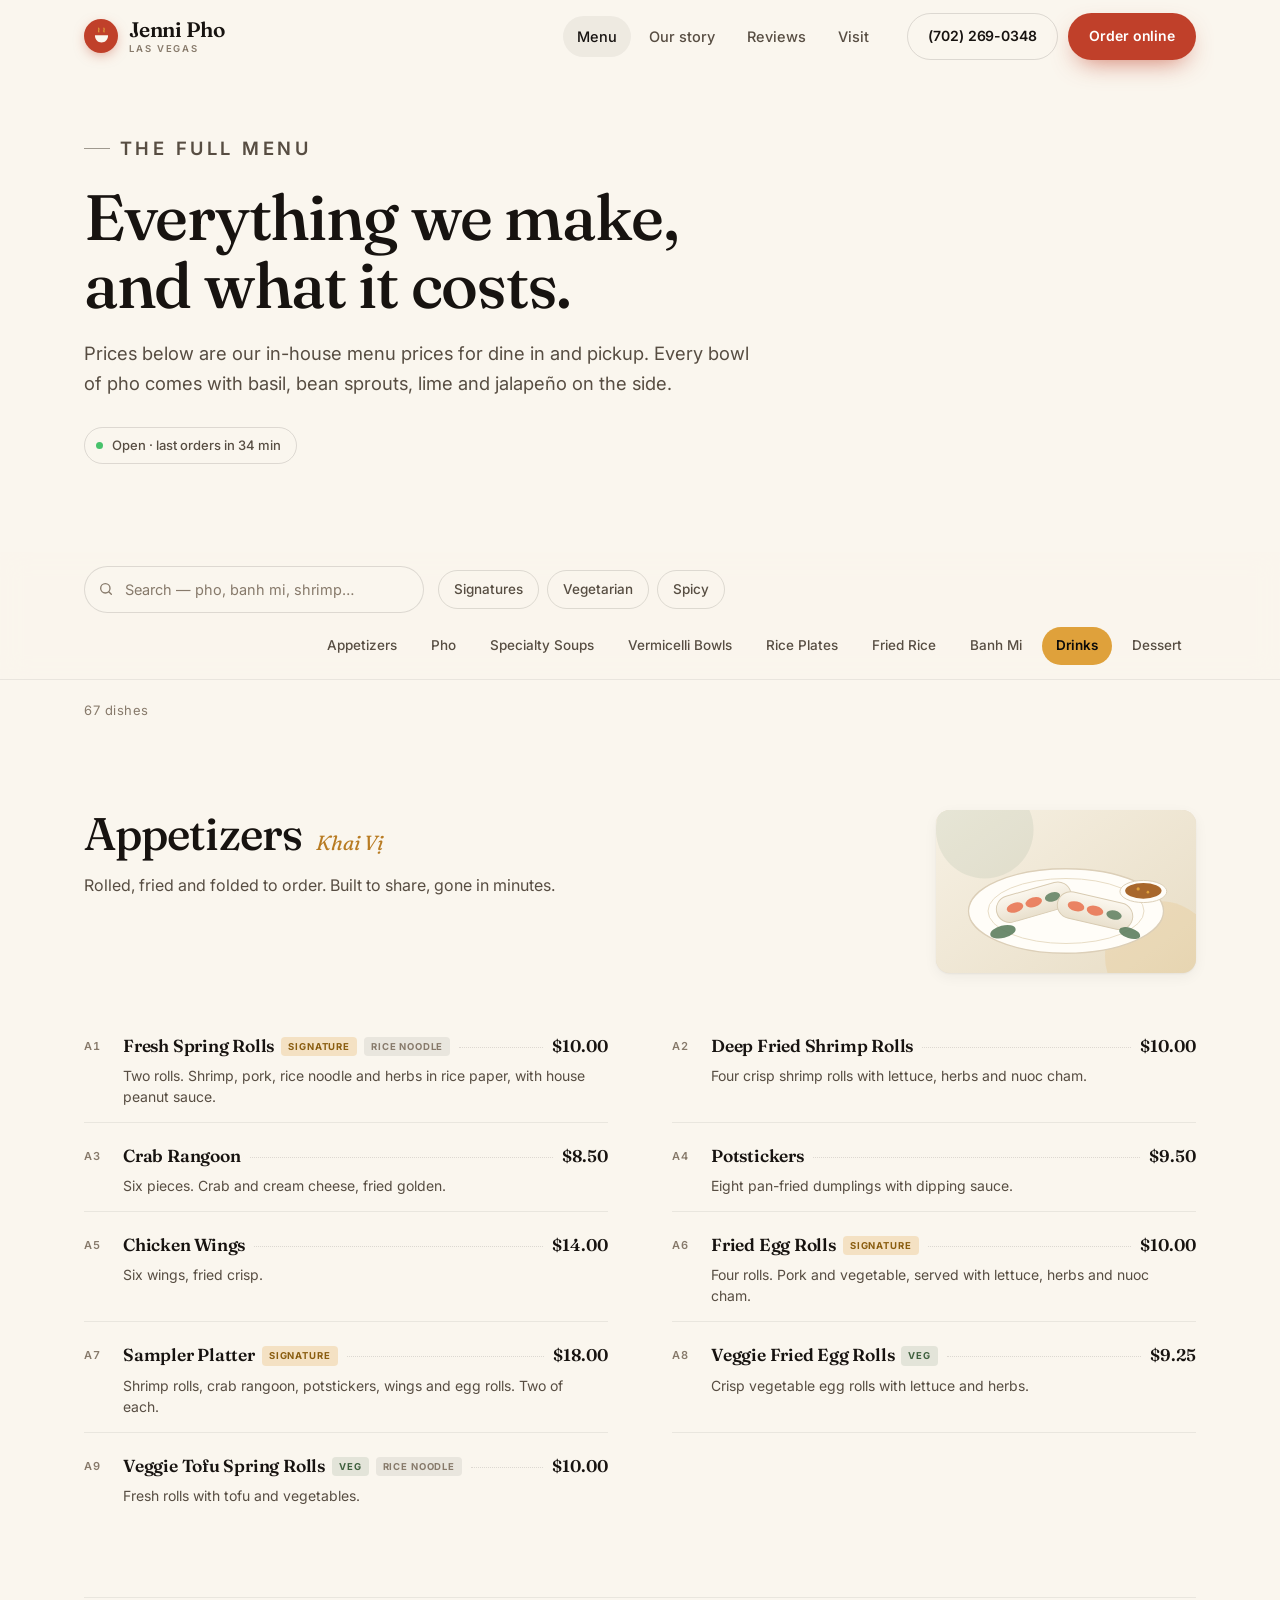
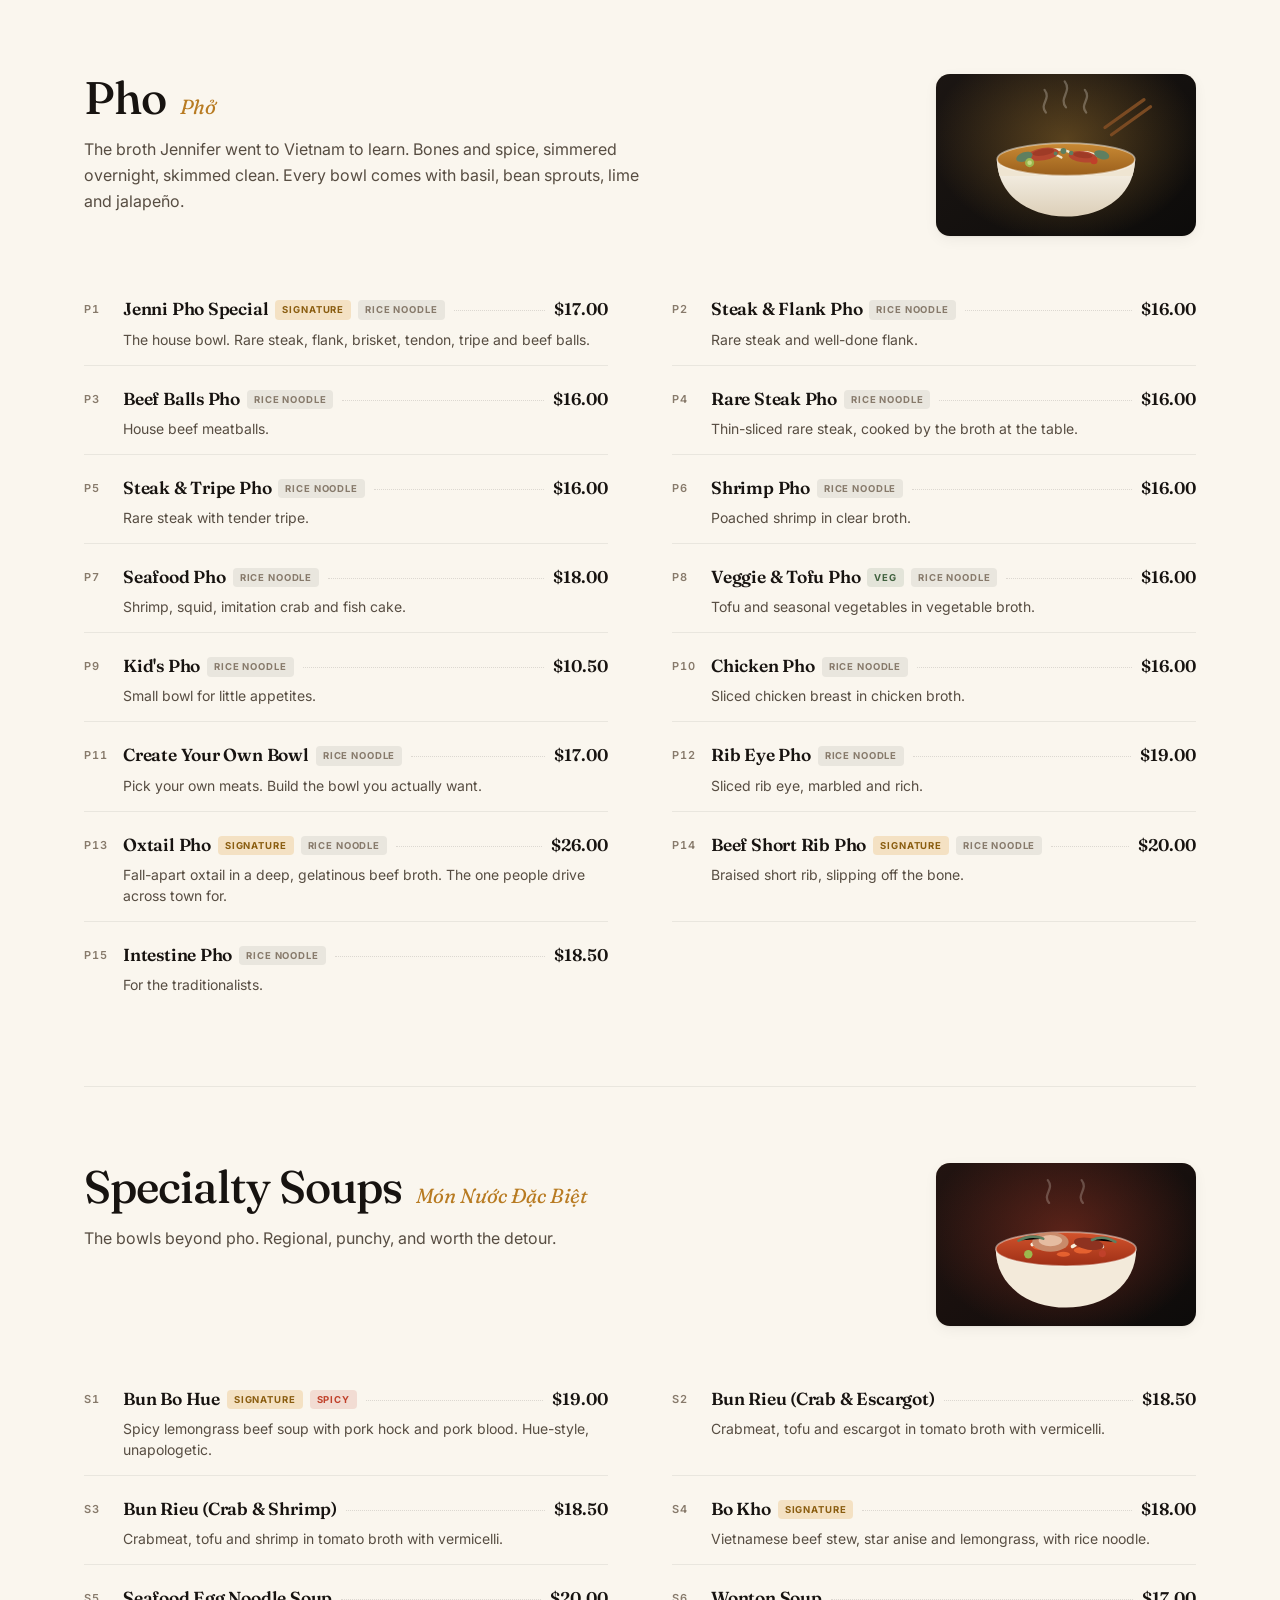
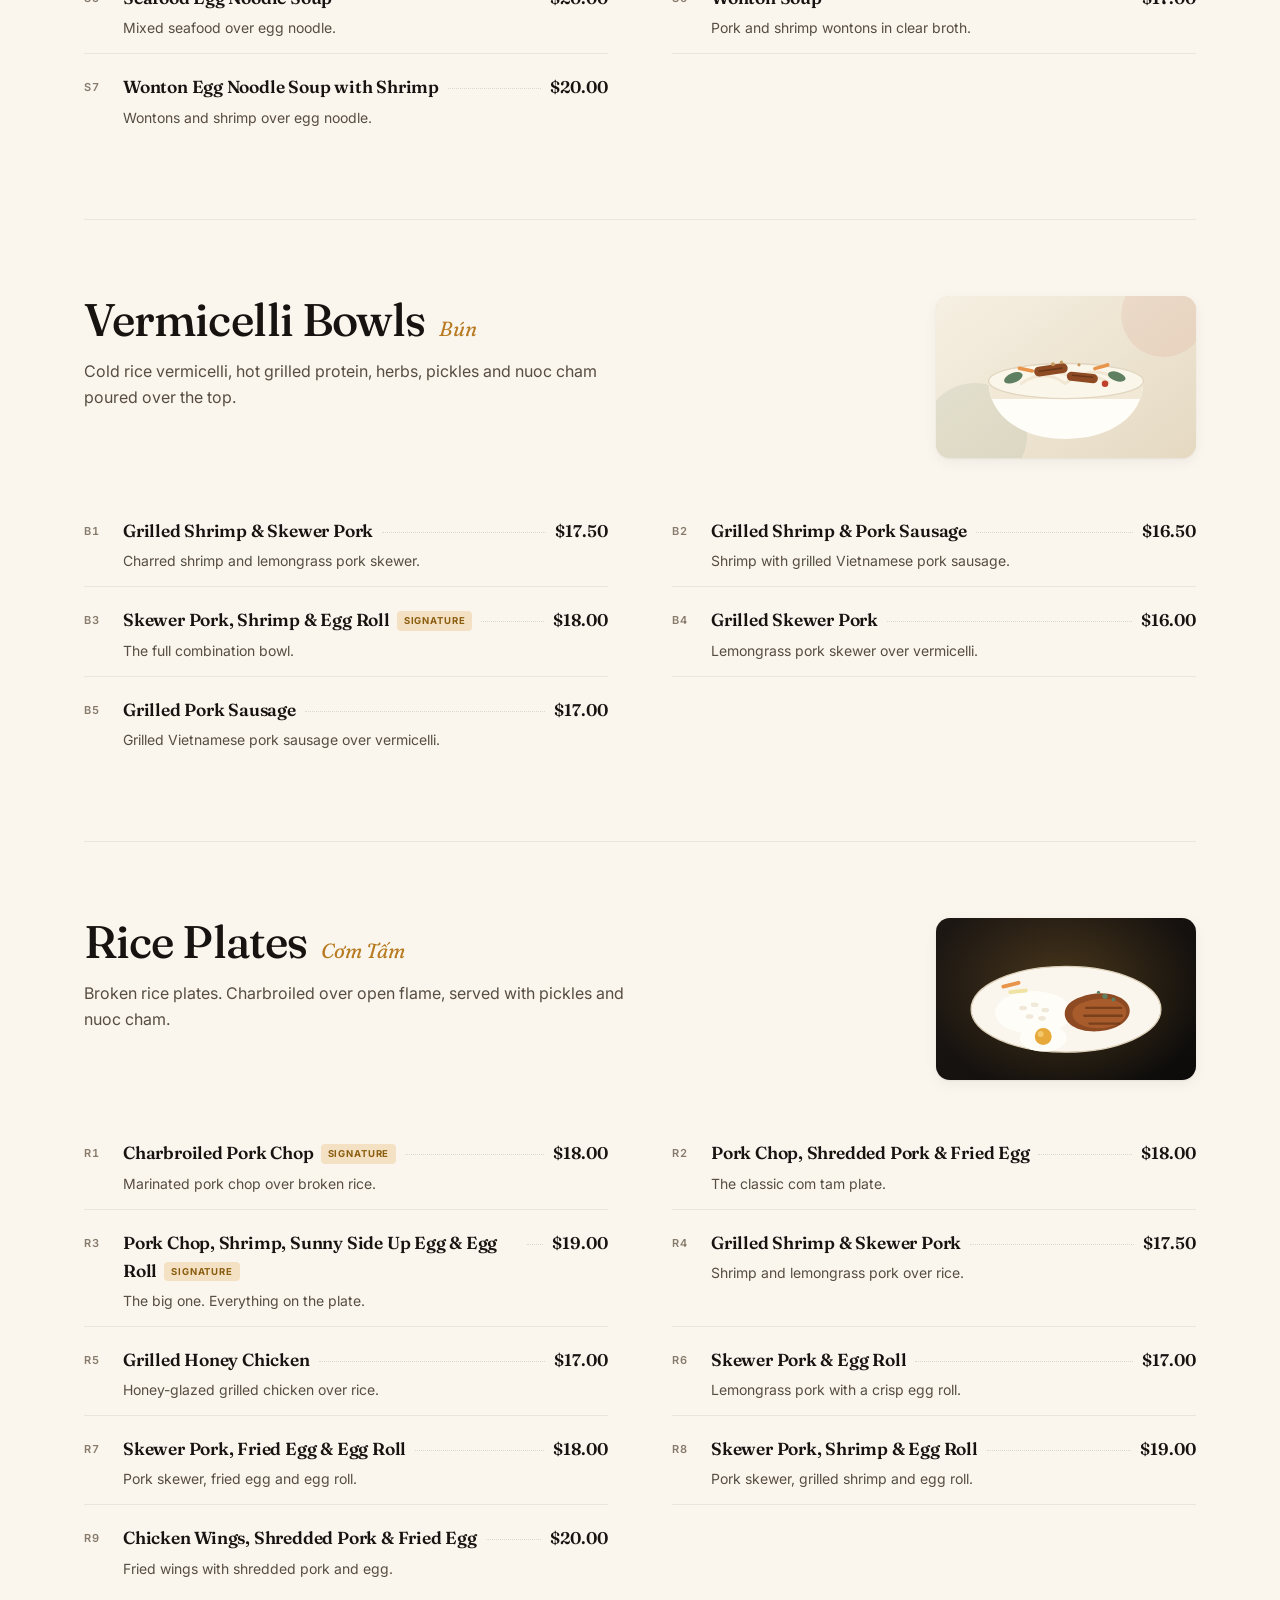
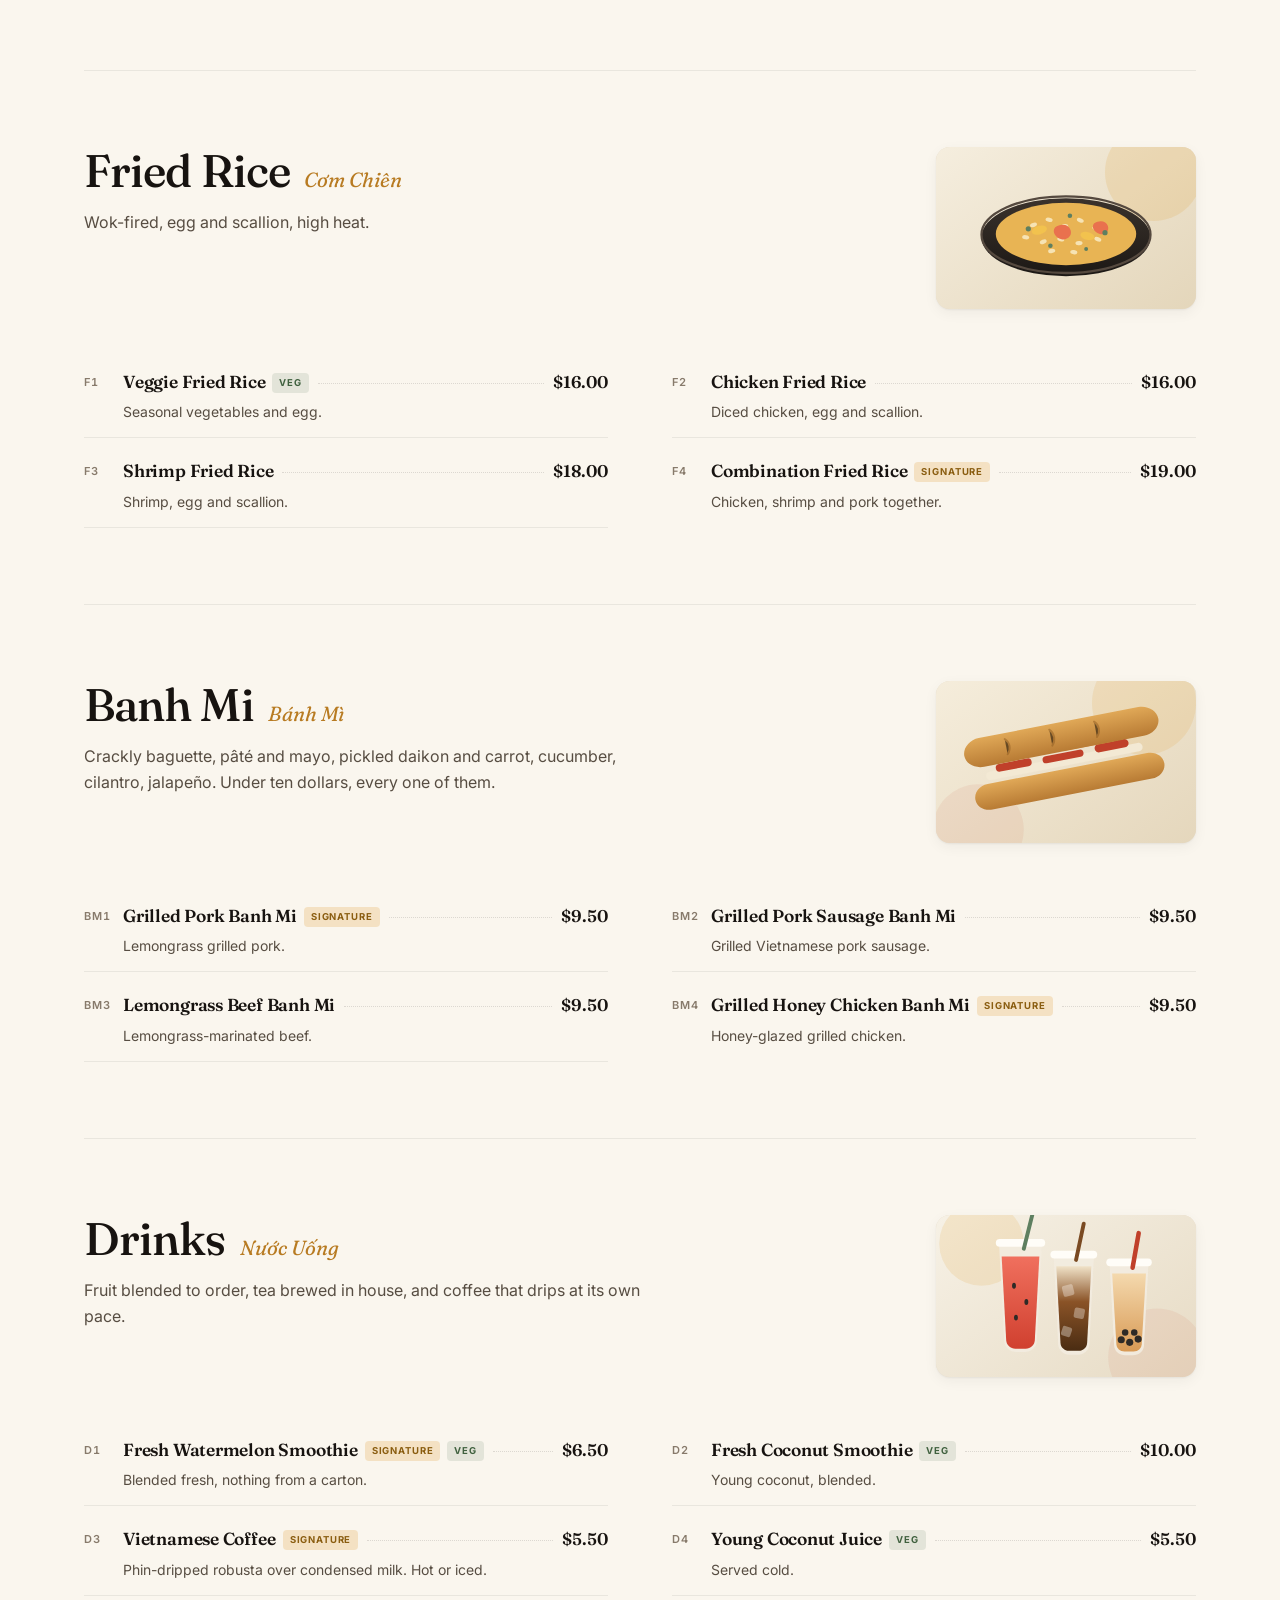
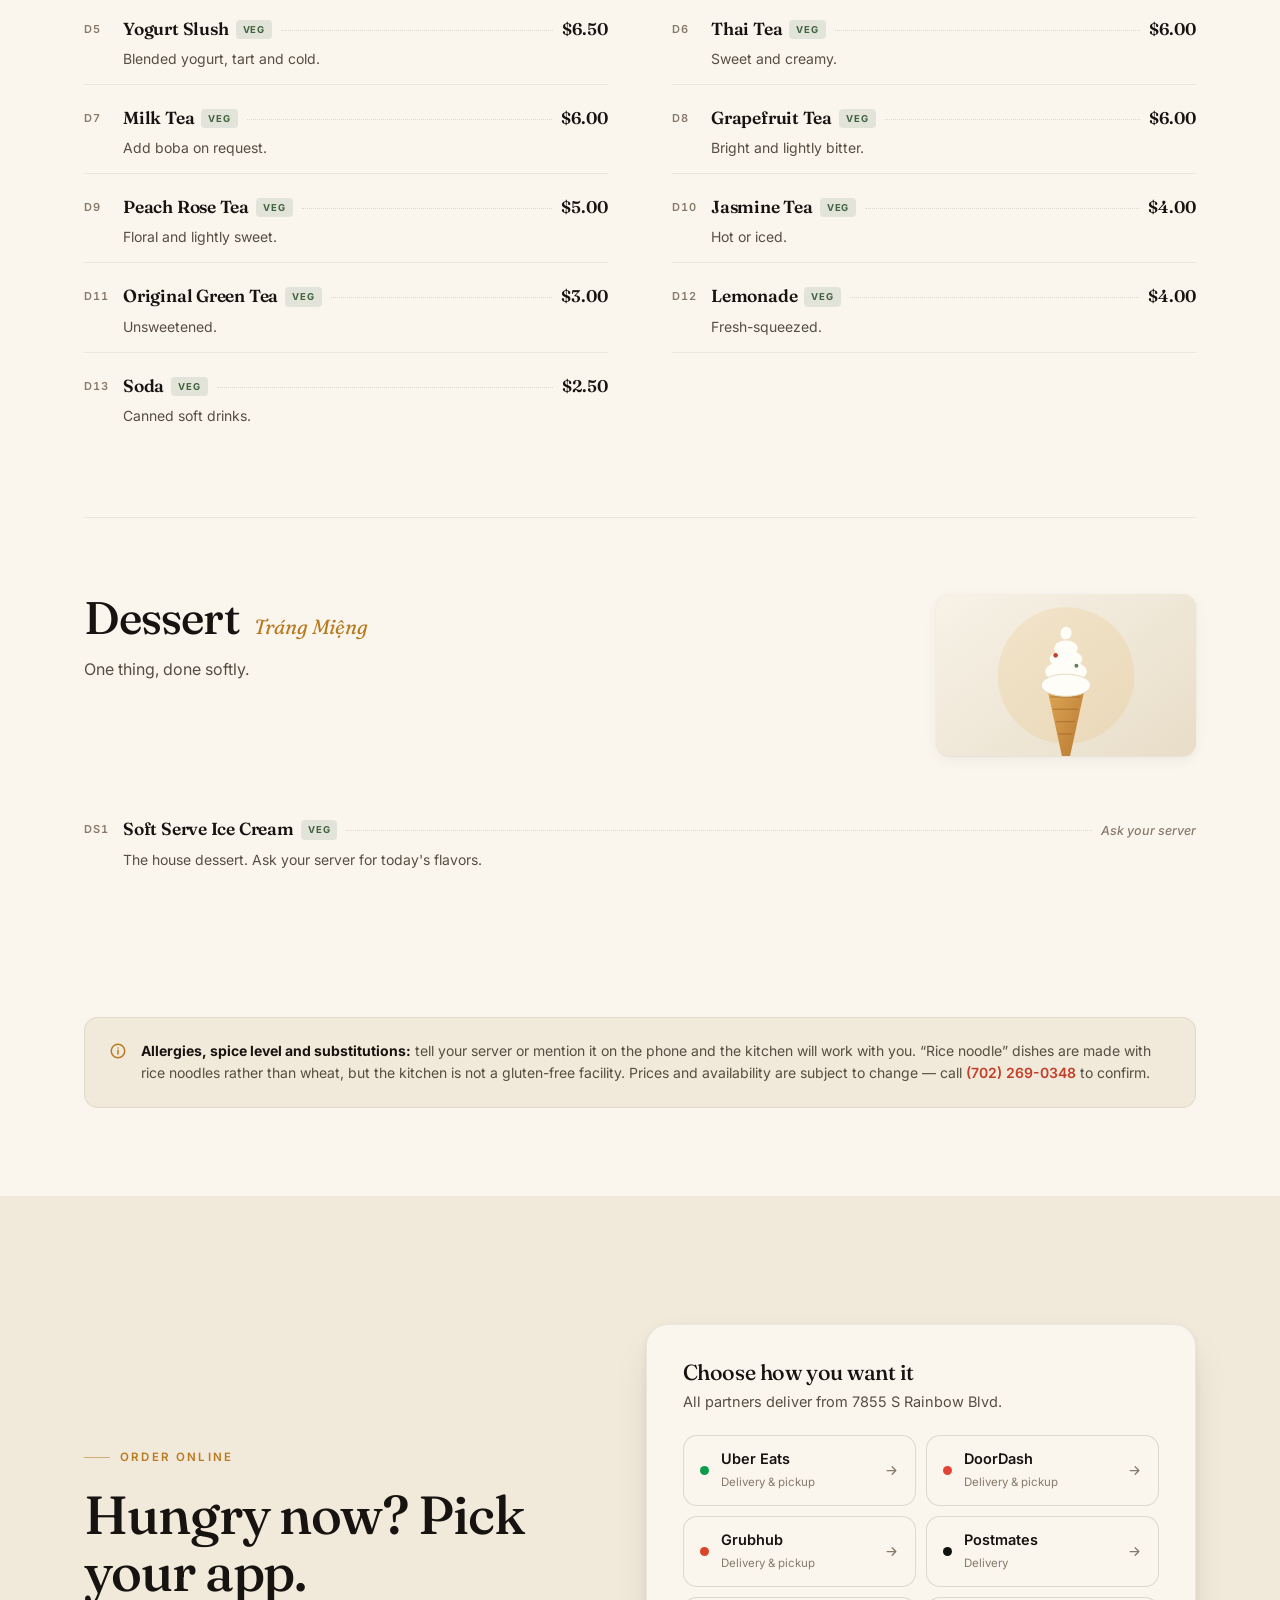
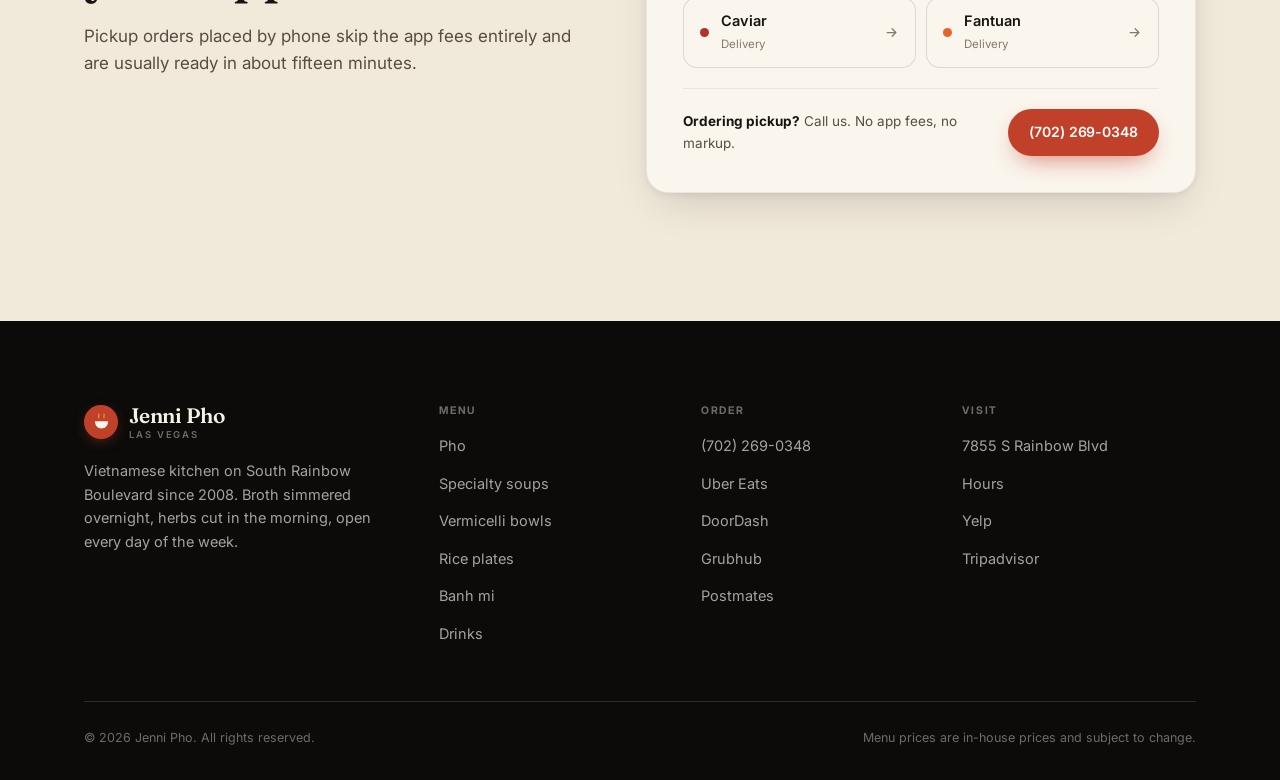
==== menu.html @ 688c90b1 "Build the Jenni Pho restaurant website Static marketing site for Jenni Pho (7855 S Rainbow Blvd, Las" ====
<!doctype html>
<html lang="en">
<head>
<meta charset="utf-8">
<meta name="viewport" content="width=device-width, initial-scale=1, viewport-fit=cover">

<title>Menu &amp; Prices — Jenni Pho, Las Vegas | Pho, Banh Mi, Rice Plates</title>
<meta name="description" content="The full Jenni Pho menu with prices. Oxtail pho $26, house special pho $17, banh mi $9.50, charbroiled rice plates from $17, bun bo hue, bo kho, vermicelli bowls, smoothies and Vietnamese coffee. 7855 S Rainbow Blvd, Las Vegas.">
<meta name="theme-color" content="#0C0B0A">
<link rel="canonical" href="https://jennipho.com/menu.html">

<meta property="og:type" content="website">
<meta property="og:site_name" content="Jenni Pho">
<meta property="og:title" content="Menu & Prices — Jenni Pho, Las Vegas">
<meta property="og:description" content="Every dish, every price. Oxtail pho, banh mi under $10, charbroiled rice plates and fresh smoothies.">
<meta property="og:url" content="https://jennipho.com/menu.html">
<meta property="og:image" content="https://jennipho.com/assets/img/pho-bowl.svg">
<meta name="twitter:card" content="summary_large_image">

<link rel="icon" href="data:image/svg+xml,%3Csvg xmlns='http://www.w3.org/2000/svg' viewBox='0 0 32 32'%3E%3Ccircle cx='16' cy='16' r='16' fill='%23C0402A'/%3E%3Cpath d='M7 14h18c0 6.6-4 10.5-9 10.5S7 20.6 7 14Z' fill='%23FAF6EE'/%3E%3Cpath d='M13 9c-1.6-1.9 1.3-3 -.3-5M19 9c-1.6-1.9 1.3-3 -.3-5' stroke='%23DFA13B' stroke-width='1.6' fill='none' stroke-linecap='round'/%3E%3C/svg%3E">

<link rel="preconnect" href="https://fonts.googleapis.com">
<link rel="preconnect" href="https://fonts.gstatic.com" crossorigin>
<link rel="stylesheet" href="https://fonts.googleapis.com/css2?family=Fraunces:ital,opsz,wght@0,9..144,400..700;1,9..144,400..700&family=Inter:wght@400;500;600;700&display=swap">
<link rel="stylesheet" href="assets/css/site.css">
</head>

<body>
<a class="skip-link" href="#main">Skip to content</a>

<header class="header is-solid">
  <div class="header__inner">
    <a class="brand" href="index.html" aria-label="Jenni Pho, home">
      <span class="brand__mark" aria-hidden="true">
        <svg viewBox="0 0 32 32" fill="none">
          <path d="M6 14h20c0 7-4.5 11-10 11S6 21 6 14Z" fill="#FAF6EE"/>
          <path d="M12 9c-1.8-2.1 1.5-3.4-.4-5.6M20 9c-1.8-2.1 1.5-3.4-.4-5.6"
                stroke="#DFA13B" stroke-width="1.8" stroke-linecap="round"/>
        </svg>
      </span>
      <span class="brand__text">
        <span class="brand__name">Jenni Pho</span>
        <span class="brand__sub">Las Vegas</span>
      </span>
    </a>

    <nav class="nav" aria-label="Primary">
      <a href="menu.html" aria-current="page">Menu</a>
      <a href="index.html#story">Our story</a>
      <a href="index.html#reviews">Reviews</a>
      <a href="index.html#visit">Visit</a>
    </nav>

    <div class="header__cta">
      <a class="btn btn--ghost btn--sm" data-biz="phone" href="tel:+17022690348">(702) 269-0348</a>
      <a class="btn btn--primary btn--sm" href="index.html#order">Order online</a>
      <button class="nav-toggle" type="button" aria-label="Menu" aria-expanded="false"><span></span></button>
    </div>
  </div>
</header>

<main id="main">

  <!-- ============ MENU HEADER ============ -->
  <section class="section section--tight" style="padding-top:calc(var(--header-h) + 56px)">
    <div class="shell">
      <div class="section-head" style="margin-bottom:28px">
        <p class="eyebrow">The full menu</p>
        <h2 style="font-size:clamp(2.4rem,6vw,4rem)">Everything we make, and what it costs.</h2>
        <p>
          Prices below are our in-house menu prices for dine in and pickup. Every bowl
          of pho comes with basil, bean sprouts, lime and jalapeño on the side.
        </p>
      </div>

      <p class="hero__status" data-status
         style="border-color:var(--line);background:transparent;color:var(--text-2);margin-bottom:0">
        <span class="dot" aria-hidden="true"></span>
        <span data-status-text>Checking hours…</span>
      </p>
    </div>
  </section>

  <!-- ============ TOOLBAR ============ -->
  <div class="menu-toolbar">
    <div class="shell menu-toolbar__inner">
      <div class="menu-search">
        <svg viewBox="0 0 24 24" fill="none" stroke="currentColor" stroke-width="2"
             stroke-linecap="round" aria-hidden="true">
          <circle cx="11" cy="11" r="7"/><path d="m20 20-3.5-3.5"/>
        </svg>
        <label class="sr-only" for="menu-search">Search the menu</label>
        <input id="menu-search" type="search" placeholder="Search — pho, banh mi, shrimp…"
               autocomplete="off" data-menu-search>
        <button type="button" class="menu-search__clear" aria-label="Clear search">
          <svg width="14" height="14" viewBox="0 0 24 24" fill="none" stroke="currentColor"
               stroke-width="2.4" stroke-linecap="round" aria-hidden="true">
            <path d="M18 6 6 18M6 6l12 12"/>
          </svg>
        </button>
      </div>

      <div class="chips" role="group" aria-label="Filter dishes">
        <button class="chip" type="button" data-filter="top"   aria-pressed="false">Signatures</button>
        <button class="chip" type="button" data-filter="veg"   aria-pressed="false">Vegetarian</button>
        <button class="chip" type="button" data-filter="spicy" aria-pressed="false">Spicy</button>
      </div>

      <nav class="cat-rail" data-cat-rail aria-label="Menu categories"></nav>
    </div>
  </div>

  <!-- ============ MENU ============ -->
  <div class="shell">
    <p style="padding-top:20px;font-size:13px;color:var(--text-3);letter-spacing:.04em"
       data-menu-count>60 dishes</p>
    <div data-menu></div>

    <div class="menu-note">
      <svg viewBox="0 0 24 24" fill="none" stroke="currentColor" stroke-width="2"
           stroke-linecap="round" aria-hidden="true">
        <circle cx="12" cy="12" r="9"/><path d="M12 11v5M12 8h.01"/>
      </svg>
      <div>
        <strong style="color:var(--text)">Allergies, spice level and substitutions:</strong>
        tell your server or mention it on the phone and the kitchen will work with you.
        “Rice noodle” dishes are made with rice noodles rather than wheat, but the kitchen
        is not a gluten-free facility. Prices and availability are subject to change —
        call <a data-biz="phone" href="tel:+17022690348"
        style="color:var(--chili);font-weight:600">(702) 269-0348</a> to confirm.
      </div>
    </div>
  </div>

  <!-- ============ ORDER ============ -->
  <section class="section section--paper2" id="order" style="margin-top:clamp(56px,7vw,88px)">
    <div class="shell">
      <div class="order-grid">
        <div class="reveal">
          <p class="eyebrow">Order online</p>
          <h2 style="font-size:clamp(2.1rem,4.6vw,3.35rem);margin-bottom:22px">
            Hungry now? Pick your app.
          </h2>
          <p style="color:var(--text-2);max-width:48ch">
            Pickup orders placed by phone skip the app fees entirely and are usually
            ready in about fifteen minutes.
          </p>
        </div>

        <div class="order-panel reveal d1">
          <h3>Choose how you want it</h3>
          <p>All partners deliver from 7855 S Rainbow Blvd.</p>
          <div class="partners" data-partners></div>
          <div class="order-direct">
            <p><strong style="color:var(--text)">Ordering pickup?</strong>
               Call us. No app fees, no markup.</p>
            <a class="btn btn--primary btn--sm" data-biz="phone" href="tel:+17022690348">(702) 269-0348</a>
          </div>
        </div>
      </div>
    </div>
  </section>
</main>

<footer class="footer">
  <div class="shell">
    <div class="footer__grid">
      <div class="footer__brand">
        <div class="brand">
          <span class="brand__mark" aria-hidden="true">
            <svg viewBox="0 0 32 32" fill="none">
              <path d="M6 14h20c0 7-4.5 11-10 11S6 21 6 14Z" fill="#FAF6EE"/>
              <path d="M12 9c-1.8-2.1 1.5-3.4-.4-5.6M20 9c-1.8-2.1 1.5-3.4-.4-5.6"
                    stroke="#DFA13B" stroke-width="1.8" stroke-linecap="round"/>
            </svg>
          </span>
          <span class="brand__text">
            <span class="brand__name">Jenni Pho</span>
            <span class="brand__sub">Las Vegas</span>
          </span>
        </div>
        <p>
          Vietnamese kitchen on South Rainbow Boulevard since 2008. Broth simmered
          overnight, herbs cut in the morning, open every day of the week.
        </p>
      </div>

      <div>
        <h4>Menu</h4>
        <ul>
          <li><a href="#cat-pho">Pho</a></li>
          <li><a href="#cat-soups">Specialty soups</a></li>
          <li><a href="#cat-vermicelli">Vermicelli bowls</a></li>
          <li><a href="#cat-rice">Rice plates</a></li>
          <li><a href="#cat-banhmi">Banh mi</a></li>
          <li><a href="#cat-drinks">Drinks</a></li>
        </ul>
      </div>

      <div>
        <h4>Order</h4>
        <ul>
          <li><a data-biz="phone" href="tel:+17022690348">Call for pickup</a></li>
          <li><a href="https://www.ubereats.com/store/jenni-pho/cLVe99YFQyiZ_S1NcGjbRg" target="_blank" rel="noopener noreferrer">Uber Eats</a></li>
          <li><a href="https://www.doordash.com/store/jenni-pho-las-vegas-71439/" target="_blank" rel="noopener noreferrer">DoorDash</a></li>
          <li><a href="https://www.grubhub.com/restaurant/jenni-pho-7855-s-rainbow-blvd-las-vegas/1659601" target="_blank" rel="noopener noreferrer">Grubhub</a></li>
          <li><a href="https://postmates.com/store/jenni-pho/cLVe99YFQyiZ_S1NcGjbRg" target="_blank" rel="noopener noreferrer">Postmates</a></li>
        </ul>
      </div>

      <div>
        <h4>Visit</h4>
        <ul>
          <li><a href="https://www.google.com/maps/search/?api=1&amp;query=Jenni+Pho+7855+S+Rainbow+Blvd+Las+Vegas+NV+89139" target="_blank" rel="noopener noreferrer">7855 S Rainbow Blvd</a></li>
          <li><a href="index.html#visit">Hours</a></li>
          <li><a href="https://www.yelp.com/biz/jenni-pho-las-vegas-7" target="_blank" rel="noopener noreferrer">Yelp</a></li>
          <li><a href="https://www.tripadvisor.com/Restaurant_Review-g45963-d4948636-Reviews-Jenni_Pho-Las_Vegas_Nevada.html" target="_blank" rel="noopener noreferrer">Tripadvisor</a></li>
        </ul>
      </div>
    </div>

    <div class="footer__bottom">
      <span>&copy; <span data-year>2026</span> Jenni Pho. All rights reserved.</span>
      <span>Menu prices are in-house prices and subject to change.</span>
    </div>
  </div>
</footer>

<script src="assets/js/data.js"></script>
<script src="assets/js/site.js"></script>
<script>
/* Emit Menu structured data from the same data file the page renders from,
   so the markup and the search-engine view can never drift apart. */
(function () {
  var doc = {
    "@context": "https://schema.org",
    "@type": "Menu",
    "name": "Jenni Pho Menu",
    "inLanguage": "en-US",
    "hasMenuSection": MENU.map(function (c) {
      return {
        "@type": "MenuSection",
        "name": c.name,
        "description": c.blurb,
        "hasMenuItem": c.items.map(function (i) {
          var item = { "@type": "MenuItem", "name": i.name };
          if (i.desc) item.description = i.desc;
          if (i.price != null) {
            item.offers = { "@type": "Offer", "price": i.price.toFixed(2), "priceCurrency": "USD" };
          }
          if (i.tags && i.tags.indexOf("veg") !== -1) item.suitableForDiet = "https://schema.org/VegetarianDiet";
          return item;
        })
      };
    })
  };
  var s = document.createElement("script");
  s.type = "application/ld+json";
  s.textContent = JSON.stringify(doc);
  document.head.appendChild(s);
})();
</script>
</body>
</html>
---- assets/css/site.css ----
/* ============================================================
   Jenni Pho — site styles
   Hand-written. No framework, no build step.
   ============================================================ */

/* ---------- Tokens ---------- */
:root {
  --ink:        #0C0B0A;
  --ink-soft:   #191512;
  --ink-line:   rgba(250, 246, 238, 0.14);

  --paper:      #FAF6EE;
  --paper-2:    #F1E9DA;
  --paper-3:    #E6DBC7;

  --amber:      #DFA13B;
  --amber-deep: #B87B22;
  --chili:      #C0402A;
  --herb:       #5E7F60;

  --text:       #171310;
  --text-2:     #574D42;
  --text-3:     #877A6B;
  --on-dark:    #F6F1E7;
  --on-dark-2:  rgba(246, 241, 231, 0.66);
  --on-dark-3:  rgba(246, 241, 231, 0.42);

  --line:       rgba(23, 19, 16, 0.13);
  --line-soft:  rgba(23, 19, 16, 0.07);

  --display: "Fraunces", "Iowan Old Style", "Palatino Linotype", Palatino,
             "Times New Roman", serif;
  --sans: "Inter", -apple-system, BlinkMacSystemFont, "Segoe UI", Roboto,
          "Helvetica Neue", Arial, sans-serif;

  --shell: 1240px;
  --gutter: clamp(20px, 5vw, 64px);

  --r-sm: 8px;
  --r-md: 14px;
  --r-lg: 22px;
  --r-pill: 999px;

  --ease: cubic-bezier(0.22, 0.61, 0.36, 1);
  --ease-out: cubic-bezier(0.16, 1, 0.3, 1);

  --shadow-sm: 0 1px 2px rgba(23, 19, 16, 0.05),
               0 4px 14px rgba(23, 19, 16, 0.05);
  --shadow-md: 0 2px 6px rgba(23, 19, 16, 0.06),
               0 18px 44px -14px rgba(23, 19, 16, 0.18);
  --shadow-lg: 0 4px 10px rgba(23, 19, 16, 0.07),
               0 40px 90px -28px rgba(23, 19, 16, 0.34);

  --header-h: 74px;
}

/* ---------- Reset ---------- */
*, *::before, *::after { box-sizing: border-box; }

html {
  -webkit-text-size-adjust: 100%;
  scroll-behavior: smooth;
  scroll-padding-top: calc(var(--header-h) + 16px);
}

body {
  margin: 0;
  background: var(--paper);
  color: var(--text);
  font-family: var(--sans);
  font-size: 17px;
  line-height: 1.62;
  -webkit-font-smoothing: antialiased;
  -moz-osx-font-smoothing: grayscale;
  font-feature-settings: "kern" 1, "liga" 1;
  overflow-x: hidden;
}

img, svg, video { display: block; max-width: 100%; }
img { height: auto; }

h1, h2, h3, h4 {
  font-family: var(--display);
  font-weight: 500;
  line-height: 1.06;
  letter-spacing: -0.02em;
  margin: 0;
  font-variation-settings: "SOFT" 0, "WONK" 1, "opsz" 40;
}

p { margin: 0 0 1em; }
p:last-child { margin-bottom: 0; }

a { color: inherit; text-decoration: none; }

button { font: inherit; color: inherit; background: none; border: 0; cursor: pointer; }

:focus-visible {
  outline: 2px solid var(--amber);
  outline-offset: 3px;
  border-radius: 3px;
}

::selection { background: var(--amber); color: var(--ink); }

/* ---------- Layout helpers ---------- */
.shell {
  width: 100%;
  max-width: var(--shell);
  margin-inline: auto;
  padding-inline: var(--gutter);
}

.section { padding-block: clamp(72px, 10vw, 132px); position: relative; }
.section--tight { padding-block: clamp(56px, 7vw, 88px); }

.section--dark {
  background: var(--ink);
  color: var(--on-dark);
}
.section--paper2 { background: var(--paper-2); }

.sr-only {
  position: absolute; width: 1px; height: 1px;
  padding: 0; margin: -1px; overflow: hidden;
  clip: rect(0 0 0 0); white-space: nowrap; border: 0;
}

.skip-link {
  position: absolute; top: 8px; left: 8px;
  transform: translateY(-160%);
  background: var(--ink); color: var(--on-dark);
  padding: 12px 18px; border-radius: var(--r-pill);
  z-index: 200; font-size: 14px; font-weight: 600;
  transition: transform 0.2s var(--ease);
}
.skip-link:focus { transform: translateY(0); }

/* ---------- Eyebrow / section heads ---------- */
.eyebrow {
  display: inline-flex; align-items: center; gap: 10px;
  font-size: 11.5px; font-weight: 600;
  letter-spacing: 0.19em; text-transform: uppercase;
  color: var(--amber-deep);
  margin: 0 0 20px;
}
.eyebrow::before {
  content: ""; width: 26px; height: 1px;
  background: currentColor; opacity: 0.55;
}
.section--dark .eyebrow { color: var(--amber); }

.section-head { max-width: 62ch; margin-bottom: clamp(40px, 5vw, 64px); }
.section-head h2 {
  font-size: clamp(2.1rem, 5vw, 3.5rem);
  margin-bottom: 20px;
}
.section-head p {
  font-size: clamp(1.02rem, 1.5vw, 1.15rem);
  color: var(--text-2);
  max-width: 56ch;
}
.section--dark .section-head p { color: var(--on-dark-2); }

/* ---------- Buttons ---------- */
.btn {
  display: inline-flex; align-items: center; justify-content: center;
  gap: 10px;
  padding: 15px 28px;
  border-radius: var(--r-pill);
  font-size: 15px; font-weight: 600; letter-spacing: -0.005em;
  border: 1px solid transparent;
  transition: transform 0.28s var(--ease-out), background-color 0.22s var(--ease),
              color 0.22s var(--ease), border-color 0.22s var(--ease),
              box-shadow 0.28s var(--ease);
  will-change: transform;
  white-space: nowrap;
}
.btn:hover { transform: translateY(-2px); }
.btn:active { transform: translateY(0); }

.btn--primary {
  background: var(--chili); color: #fff;
  box-shadow: 0 10px 26px -10px rgba(192, 64, 42, 0.75);
}
.btn--primary:hover { background: #A93522; box-shadow: 0 16px 34px -12px rgba(192, 64, 42, 0.8); }

.btn--amber {
  background: var(--amber); color: var(--ink);
  box-shadow: 0 10px 26px -10px rgba(223, 161, 59, 0.7);
}
.btn--amber:hover { background: #EAB04E; }

.btn--ghost {
  border-color: var(--line);
  color: var(--text);
  background: transparent;
}
.btn--ghost:hover { border-color: var(--text); background: rgba(23, 19, 16, 0.04); }

.section--dark .btn--ghost,
.hero .btn--ghost {
  border-color: var(--ink-line);
  color: var(--on-dark);
}
.section--dark .btn--ghost:hover,
.hero .btn--ghost:hover {
  border-color: rgba(246, 241, 231, 0.5);
  background: rgba(246, 241, 231, 0.07);
}

.btn--sm { padding: 11px 20px; font-size: 14px; }

.btn .arw { transition: transform 0.3s var(--ease-out); }
.btn:hover .arw { transform: translateX(3px); }

/* ---------- Header ---------- */
.header {
  position: fixed; inset: 0 0 auto 0;
  z-index: 100;
  height: var(--header-h);
  display: flex; align-items: center;
  transition: background-color 0.35s var(--ease), box-shadow 0.35s var(--ease),
              border-color 0.35s var(--ease), backdrop-filter 0.35s var(--ease);
  border-bottom: 1px solid transparent;
}
.header__inner {
  width: 100%; max-width: var(--shell); margin-inline: auto;
  padding-inline: var(--gutter);
  display: flex; align-items: center; gap: 24px;
}

.header.is-solid {
  background: rgba(250, 246, 238, 0.86);
  backdrop-filter: saturate(1.6) blur(16px);
  -webkit-backdrop-filter: saturate(1.6) blur(16px);
  border-bottom-color: var(--line-soft);
  box-shadow: 0 1px 24px rgba(23, 19, 16, 0.05);
}

/* wordmark */
.brand { display: flex; align-items: center; gap: 11px; margin-right: auto; }
.brand__mark {
  width: 34px; height: 34px; flex: none;
  border-radius: 50%;
  background: var(--chili);
  display: grid; place-items: center;
  box-shadow: 0 4px 14px -4px rgba(192, 64, 42, 0.6);
}
.brand__mark svg { width: 21px; height: 21px; }
.brand__text { display: flex; flex-direction: column; line-height: 1; }
.brand__name {
  font-family: var(--display);
  font-size: 21px; font-weight: 600; letter-spacing: -0.025em;
  color: var(--text);
}
.brand__sub {
  font-size: 9.5px; font-weight: 600; letter-spacing: 0.2em;
  text-transform: uppercase; color: var(--text-3);
  margin-top: 4px;
}
.hero-scope .brand__name { color: var(--on-dark); }
.hero-scope .brand__sub { color: var(--on-dark-3); }

/* nav */
.nav { display: flex; align-items: center; gap: 4px; }
.nav a {
  padding: 9px 14px; border-radius: var(--r-pill);
  font-size: 14.5px; font-weight: 500; color: var(--text-2);
  transition: color 0.2s var(--ease), background-color 0.2s var(--ease);
}
.nav a:hover, .nav a[aria-current="page"] { color: var(--text); background: rgba(23,19,16,0.05); }
.hero-scope .nav a { color: var(--on-dark-2); }
.hero-scope .nav a:hover, .hero-scope .nav a[aria-current="page"] {
  color: var(--on-dark); background: rgba(246, 241, 231, 0.09);
}

.header__cta { display: flex; align-items: center; gap: 10px; }

.nav-toggle {
  display: none; width: 42px; height: 42px;
  border-radius: 50%; border: 1px solid var(--line);
  align-items: center; justify-content: center;
}
.nav-toggle span {
  display: block; width: 17px; height: 1.5px; background: currentColor;
  position: relative; transition: background-color 0.2s var(--ease);
}
.nav-toggle span::before, .nav-toggle span::after {
  content: ""; position: absolute; left: 0; width: 17px; height: 1.5px;
  background: currentColor; transition: transform 0.3s var(--ease-out);
}
.nav-toggle span::before { top: -5.5px; }
.nav-toggle span::after  { top: 5.5px; }
.hero-scope .nav-toggle { border-color: var(--ink-line); color: var(--on-dark); }
body.nav-open .nav-toggle span { background: transparent; }
body.nav-open .nav-toggle span::before { transform: translateY(5.5px) rotate(45deg); }
body.nav-open .nav-toggle span::after  { transform: translateY(-5.5px) rotate(-45deg); }

/* ---------- Hero ---------- */
.hero {
  position: relative;
  min-height: min(100svh, 900px);
  display: flex; align-items: center;
  background: var(--ink);
  color: var(--on-dark);
  overflow: hidden;
  padding-top: var(--header-h);
}

.hero__glow {
  position: absolute; pointer-events: none;
  width: 90vmax; height: 90vmax;
  right: -26vmax; top: -32vmax;
  background: radial-gradient(circle at center,
    rgba(223, 161, 59, 0.22) 0%,
    rgba(192, 64, 42, 0.12) 34%,
    transparent 66%);
  filter: blur(10px);
}
.hero__glow--2 {
  right: auto; left: -34vmax; top: auto; bottom: -46vmax;
  width: 74vmax; height: 74vmax;
  background: radial-gradient(circle at center,
    rgba(192, 64, 42, 0.16) 0%, transparent 62%);
}

.hero__grain {
  position: absolute; inset: 0; pointer-events: none;
  opacity: 0.05; mix-blend-mode: overlay;
  background-image: url("data:image/svg+xml,%3Csvg xmlns='http://www.w3.org/2000/svg' width='160' height='160'%3E%3Cfilter id='n'%3E%3CfeTurbulence type='fractalNoise' baseFrequency='0.85' numOctaves='3'/%3E%3C/filter%3E%3Crect width='160' height='160' filter='url(%23n)'/%3E%3C/svg%3E");
}

.hero__inner {
  position: relative; z-index: 2;
  width: 100%; max-width: var(--shell); margin-inline: auto;
  padding-inline: var(--gutter);
  padding-block: clamp(56px, 8vw, 96px);
  display: grid;
  grid-template-columns: minmax(0, 1.02fr) minmax(0, 0.86fr);
  gap: clamp(32px, 5vw, 72px);
  align-items: center;
}

.hero__status {
  display: inline-flex; align-items: center; gap: 9px;
  padding: 7px 15px 7px 11px;
  border: 1px solid var(--ink-line);
  border-radius: var(--r-pill);
  font-size: 13px; font-weight: 500;
  color: var(--on-dark-2);
  background: rgba(246, 241, 231, 0.04);
  margin-bottom: 26px;
}
.hero__status .dot {
  width: 7px; height: 7px; border-radius: 50%;
  background: var(--text-3); flex: none;
}
.hero__status.is-open .dot {
  background: #47C26B;
  box-shadow: 0 0 0 0 rgba(71, 194, 107, 0.6);
  animation: pulse 2.4s var(--ease) infinite;
}
.hero__status.is-open { color: var(--on-dark); }
@keyframes pulse {
  70%  { box-shadow: 0 0 0 8px rgba(71, 194, 107, 0); }
  100% { box-shadow: 0 0 0 0 rgba(71, 194, 107, 0); }
}

.hero h1 {
  font-size: clamp(3.05rem, 8.2vw, 6.15rem);
  line-height: 0.94;
  letter-spacing: -0.035em;
  margin-bottom: 26px;
}
.hero h1 em {
  font-style: italic;
  font-variation-settings: "SOFT" 40, "WONK" 1, "opsz" 100;
  color: var(--amber);
}
.hero__lede {
  font-size: clamp(1.06rem, 1.7vw, 1.24rem);
  color: var(--on-dark-2);
  max-width: 46ch;
  margin-bottom: 34px;
}
.hero__actions { display: flex; flex-wrap: wrap; gap: 12px; margin-bottom: 40px; }

.hero__facts {
  display: flex; flex-wrap: wrap; gap: 0;
  border-top: 1px solid var(--ink-line);
  padding-top: 26px;
}
.hero__fact { padding-right: clamp(24px, 4vw, 46px); }
.hero__fact + .hero__fact {
  padding-left: clamp(24px, 4vw, 46px);
  border-left: 1px solid var(--ink-line);
}
.hero__fact dt {
  font-size: 10.5px; font-weight: 600; letter-spacing: 0.17em;
  text-transform: uppercase; color: var(--on-dark-3);
  margin-bottom: 7px;
}
.hero__fact dd {
  margin: 0; font-family: var(--display);
  font-size: clamp(1.3rem, 2.4vw, 1.72rem);
  letter-spacing: -0.02em;
  color: var(--on-dark);
}
.hero__fact dd small {
  font-family: var(--sans); font-size: 12.5px; font-weight: 500;
  color: var(--on-dark-3); display: block; margin-top: 2px; letter-spacing: 0;
}

/* hero art */
.hero__art { position: relative; }
.hero__art-frame {
  position: relative;
  aspect-ratio: 1 / 1;
  border-radius: 50%;
  overflow: hidden;
  background:
    radial-gradient(circle at 50% 32%, rgba(223,161,59,0.24), transparent 62%),
    rgba(246, 241, 231, 0.035);
  border: 1px solid var(--ink-line);
  display: grid; place-items: center;
  box-shadow: 0 60px 120px -50px rgba(0, 0, 0, 0.9);
}
.hero__art-frame > img,
.hero__art-frame > svg { width: 84%; height: auto; }
.hero__art-frame img { border-radius: 50%; width: 100%; height: 100%; object-fit: cover; }

/* rotating ring caption */
.hero__ring {
  position: absolute; inset: -7%;
  animation: spin 44s linear infinite;
  pointer-events: none;
}
.hero__ring text {
  font-family: var(--sans); font-size: 6.1px; font-weight: 600;
  letter-spacing: 0.42em; text-transform: uppercase;
  fill: rgba(246, 241, 231, 0.34);
}
@keyframes spin { to { transform: rotate(360deg); } }

/* steam */
.steam { position: absolute; left: 50%; top: 8%; transform: translateX(-50%); width: 42%; pointer-events: none; }
.steam path { fill: none; stroke: rgba(246,241,231,0.34); stroke-width: 2.2; stroke-linecap: round; }
.steam path:nth-child(1) { animation: rise 4.6s var(--ease) infinite; }
.steam path:nth-child(2) { animation: rise 5.4s var(--ease) infinite 0.7s; }
.steam path:nth-child(3) { animation: rise 5.0s var(--ease) infinite 1.5s; }
@keyframes rise {
  0%   { opacity: 0; transform: translateY(14px) scaleY(0.86); }
  32%  { opacity: 0.85; }
  100% { opacity: 0; transform: translateY(-24px) scaleY(1.14); }
}

/* ---------- Marquee ---------- */
.marquee {
  background: var(--ink-soft); color: var(--on-dark);
  border-block: 1px solid rgba(246,241,231,0.09);
  overflow: hidden; padding-block: 17px;
  -webkit-mask-image: linear-gradient(90deg, transparent, #000 9%, #000 91%, transparent);
          mask-image: linear-gradient(90deg, transparent, #000 9%, #000 91%, transparent);
}
.marquee__track {
  display: flex; width: max-content;
  animation: marquee 46s linear infinite;
}
.marquee:hover .marquee__track { animation-play-state: paused; }
.marquee__group { display: flex; align-items: center; flex: none; }
.marquee__item {
  display: inline-flex; align-items: center; gap: 22px;
  padding-inline: 22px;
  font-family: var(--display); font-size: 20px; letter-spacing: -0.015em;
  color: var(--on-dark-2); white-space: nowrap;
}
.marquee__item::after {
  content: ""; width: 5px; height: 5px; border-radius: 50%;
  background: var(--amber); opacity: 0.85;
}
@keyframes marquee { to { transform: translateX(-50%); } }

/* ---------- Story ---------- */
.story__grid {
  display: grid;
  grid-template-columns: minmax(0, 0.92fr) minmax(0, 1.08fr);
  gap: clamp(36px, 6vw, 88px);
  align-items: center;
}
.story__media { position: relative; }
.story__media .media {
  border-radius: var(--r-lg);
  overflow: hidden;
  aspect-ratio: 4 / 5;
  box-shadow: var(--shadow-lg);
  background: var(--paper-3);
}
.story__media .media > * { width: 100%; height: 100%; object-fit: cover; }

.story__badge {
  position: absolute; right: -18px; bottom: -22px;
  width: 132px; height: 132px; border-radius: 50%;
  background: var(--ink); color: var(--on-dark);
  display: grid; place-content: center; text-align: center;
  box-shadow: var(--shadow-lg);
  border: 1px solid rgba(246,241,231,0.1);
}
.story__badge strong {
  display: block; font-family: var(--display);
  font-size: 34px; line-height: 1; color: var(--amber);
  letter-spacing: -0.02em;
}
.story__badge span {
  font-size: 10px; font-weight: 600; letter-spacing: 0.17em;
  text-transform: uppercase; color: var(--on-dark-3);
  margin-top: 7px; display: block;
}

.story__body h2 { font-size: clamp(2.1rem, 4.6vw, 3.35rem); margin-bottom: 24px; }
.story__body p { color: var(--text-2); font-size: 1.04rem; max-width: 58ch; }
.story__body p.lead {
  font-size: clamp(1.14rem, 2vw, 1.32rem);
  color: var(--text); line-height: 1.5;
}
.story__sign {
  margin-top: 30px; padding-top: 22px;
  border-top: 1px solid var(--line);
  display: flex; align-items: baseline; gap: 12px; flex-wrap: wrap;
}
.story__sign b { font-family: var(--display); font-size: 1.2rem; font-weight: 600; }
.story__sign span { font-size: 13.5px; color: var(--text-3); }

/* ---------- Signatures ---------- */
.sig-grid {
  display: grid;
  grid-template-columns: repeat(auto-fit, minmax(260px, 1fr));
  gap: 20px;
}
.sig-card {
  position: relative;
  background: var(--paper);
  border: 1px solid var(--line-soft);
  border-radius: var(--r-lg);
  overflow: hidden;
  display: flex; flex-direction: column;
  transition: transform 0.4s var(--ease-out), box-shadow 0.4s var(--ease-out),
              border-color 0.3s var(--ease);
}
.sig-card:hover {
  transform: translateY(-5px);
  box-shadow: var(--shadow-md);
  border-color: var(--line);
}
.sig-card__media {
  aspect-ratio: 5 / 4; overflow: hidden; background: var(--paper-3);
}
.sig-card__media > * { width: 100%; height: 100%; object-fit: cover; }
.sig-card:hover .sig-card__media > * { transform: scale(1.035); }
.sig-card__media > * { transition: transform 0.7s var(--ease-out); }

.sig-card__body { padding: 22px 22px 24px; display: flex; flex-direction: column; flex: 1; }
.sig-card__top { display: flex; align-items: baseline; gap: 14px; margin-bottom: 9px; }
.sig-card__top h3 { font-size: 1.32rem; flex: 1; }
.sig-card__price {
  font-family: var(--display); font-size: 1.18rem; font-weight: 600;
  color: var(--chili); white-space: nowrap;
}
.sig-card p { font-size: 14.6px; color: var(--text-2); line-height: 1.56; margin: 0; }

/* ---------- Menu ---------- */
.menu-toolbar {
  position: sticky; top: var(--header-h);
  z-index: 40;
  background: rgba(250, 246, 238, 0.9);
  backdrop-filter: saturate(1.6) blur(14px);
  -webkit-backdrop-filter: saturate(1.6) blur(14px);
  border-bottom: 1px solid var(--line-soft);
  padding-block: 14px;
}
.menu-toolbar__inner {
  display: flex; align-items: center; gap: 14px; flex-wrap: wrap;
}

.menu-search {
  position: relative; flex: 1 1 230px; min-width: 0; max-width: 340px;
}
.menu-search input {
  width: 100%; padding: 11px 38px 11px 40px;
  border: 1px solid var(--line); border-radius: var(--r-pill);
  background: var(--paper); font: inherit; font-size: 14.5px;
  color: var(--text);
  transition: border-color 0.2s var(--ease), box-shadow 0.2s var(--ease);
}
.menu-search input::placeholder { color: var(--text-3); }
.menu-search input:focus {
  outline: none; border-color: var(--amber);
  box-shadow: 0 0 0 3px rgba(223, 161, 59, 0.2);
}
.menu-search svg {
  position: absolute; left: 14px; top: 50%; transform: translateY(-50%);
  width: 16px; height: 16px; color: var(--text-3); pointer-events: none;
}
.menu-search__clear {
  position: absolute; right: 8px; top: 50%; transform: translateY(-50%);
  width: 26px; height: 26px; border-radius: 50%;
  display: none; place-items: center; color: var(--text-3);
}
.menu-search__clear:hover { background: var(--paper-2); color: var(--text); }
.menu-search.has-value .menu-search__clear { display: grid; }

.chips { display: flex; gap: 8px; flex-wrap: wrap; }
.chip {
  padding: 8px 15px; border-radius: var(--r-pill);
  border: 1px solid var(--line);
  font-size: 13.5px; font-weight: 500; color: var(--text-2);
  transition: all 0.2s var(--ease); white-space: nowrap;
}
.chip:hover { border-color: var(--text-3); color: var(--text); }
.chip[aria-pressed="true"] {
  background: var(--ink); border-color: var(--ink); color: var(--on-dark);
}

.cat-rail {
  display: flex; gap: 6px; overflow-x: auto;
  scrollbar-width: none; -ms-overflow-style: none;
  margin-left: auto;
}
.cat-rail::-webkit-scrollbar { display: none; }
.cat-rail a {
  padding: 8px 14px; border-radius: var(--r-pill);
  font-size: 13.5px; font-weight: 500; color: var(--text-2);
  white-space: nowrap; transition: all 0.2s var(--ease);
}
.cat-rail a:hover { background: var(--paper-2); color: var(--text); }
.cat-rail a.is-active { background: var(--amber); color: var(--ink); font-weight: 600; }

/* menu sections */
.menu-cat { padding-block: clamp(48px, 6vw, 76px); border-bottom: 1px solid var(--line-soft); }
.menu-cat:last-of-type { border-bottom: 0; }

.menu-cat__head {
  display: grid;
  grid-template-columns: minmax(0, 1fr) minmax(0, 260px);
  gap: 28px; align-items: start;
  margin-bottom: clamp(28px, 4vw, 44px);
}
.menu-cat__title { display: flex; align-items: baseline; gap: 14px; flex-wrap: wrap; }
.menu-cat__title h2 { font-size: clamp(1.9rem, 4vw, 2.85rem); }
.menu-cat__vi {
  font-family: var(--display); font-style: italic;
  font-size: clamp(1.02rem, 1.7vw, 1.28rem);
  color: var(--amber-deep);
  font-variation-settings: "SOFT" 40, "WONK" 1;
}
.menu-cat__head p { color: var(--text-2); font-size: 1rem; margin-top: 14px; max-width: 56ch; }
.menu-cat__art {
  border-radius: var(--r-md); overflow: hidden;
  aspect-ratio: 16 / 10; background: var(--paper-3);
  box-shadow: var(--shadow-sm);
}
.menu-cat__art > * { width: 100%; height: 100%; object-fit: cover; }

/* the list — classic dotted-leader menu typography */
.menu-list {
  display: grid;
  grid-template-columns: repeat(auto-fit, minmax(330px, 1fr));
  gap: 4px clamp(36px, 5vw, 72px);
  list-style: none; margin: 0; padding: 0;
}
.menu-row {
  display: grid;
  grid-template-columns: auto minmax(0, 1fr);
  gap: 0 11px;
  padding: 15px 0;
  border-bottom: 1px solid var(--line-soft);
}
.menu-row:last-child { border-bottom: 0; }

.menu-row__code {
  grid-column: 1;
  font-size: 11px; font-weight: 600; letter-spacing: 0.09em;
  color: var(--text-3); font-variant-numeric: tabular-nums;
  min-width: 28px; padding-top: 6px;
}
.menu-row__main { grid-column: 2; min-width: 0; }

/* name … dotted leader … price, all on one baseline */
.menu-row__top {
  display: flex; align-items: baseline; gap: 9px;
}
.menu-row__name {
  font-family: var(--display); font-size: 1.09rem; font-weight: 600;
  letter-spacing: -0.012em; color: var(--text);
}
.menu-row__lead {
  flex: 1 1 auto;
  min-width: 16px;
  border-bottom: 1px dotted var(--line);
  transform: translateY(-4px);
}
.menu-row__price {
  flex: none;
  font-family: var(--display); font-size: 1.06rem; font-weight: 600;
  color: var(--text); font-variant-numeric: tabular-nums;
  white-space: nowrap;
}
.menu-row__price.is-note {
  font-family: var(--sans); font-size: 12.5px; font-weight: 500;
  color: var(--text-3); font-style: italic;
}
.menu-row__desc {
  font-size: 14px; color: var(--text-2); line-height: 1.5;
  margin: 5px 0 0; max-width: 52ch;
}

.tag {
  display: inline-block; vertical-align: 2px;
  margin-left: 7px; padding: 2px 7px;
  border-radius: 4px; font-size: 9.5px; font-weight: 700;
  letter-spacing: 0.09em; text-transform: uppercase;
  font-family: var(--sans);
}
.tag--veg   { background: rgba(94, 127, 96, 0.15); color: #40613F; }
.tag--spicy { background: rgba(192, 64, 42, 0.14);  color: var(--chili); }
.tag--gf    { background: rgba(23, 19, 16, 0.07);   color: var(--text-3); }
.tag--top   { background: rgba(223, 161, 59, 0.24); color: #8A5D10; }

mark.hl { background: rgba(223, 161, 59, 0.42); color: inherit; border-radius: 2px; padding: 0 1px; }

.menu-empty {
  text-align: center; padding: 76px 20px; color: var(--text-2);
}
.menu-empty h3 { font-size: 1.5rem; margin-bottom: 10px; }

.menu-note {
  margin-top: clamp(36px, 5vw, 56px);
  padding: 22px 24px;
  background: var(--paper-2);
  border-radius: var(--r-md);
  border: 1px solid var(--line-soft);
  font-size: 14px; color: var(--text-2);
  display: flex; gap: 14px; align-items: flex-start;
}
.menu-note svg { flex: none; width: 18px; height: 18px; color: var(--amber-deep); margin-top: 2px; }

/* ---------- Reviews ---------- */
.reviews__top {
  display: flex; align-items: flex-end; justify-content: space-between;
  gap: 28px; flex-wrap: wrap;
  margin-bottom: clamp(36px, 5vw, 56px);
}
.score {
  display: flex; align-items: center; gap: 18px;
  padding: 18px 26px;
  border: 1px solid var(--ink-line); border-radius: var(--r-lg);
  background: rgba(246, 241, 231, 0.045);
}
.score__num {
  font-family: var(--display); font-size: 3rem; line-height: 1;
  color: var(--amber); letter-spacing: -0.03em;
}
.score__meta { font-size: 13.5px; color: var(--on-dark-2); line-height: 1.5; }
.score__stars { display: flex; gap: 3px; margin-bottom: 6px; }
.score__stars svg { width: 15px; height: 15px; color: var(--amber); }

.review-grid {
  display: grid;
  grid-template-columns: repeat(auto-fit, minmax(268px, 1fr));
  gap: 18px;
}
.review {
  display: flex; flex-direction: column;
  padding: 28px 26px;
  border: 1px solid var(--ink-line);
  border-radius: var(--r-lg);
  background: rgba(246, 241, 231, 0.035);
  transition: background-color 0.3s var(--ease), transform 0.4s var(--ease-out),
              border-color 0.3s var(--ease);
}
.review:hover {
  background: rgba(246, 241, 231, 0.07);
  border-color: rgba(246, 241, 231, 0.24);
  transform: translateY(-4px);
}
.review__stars { display: flex; gap: 3px; margin-bottom: 16px; }
.review__stars svg { width: 14px; height: 14px; color: var(--amber); }
.review__title {
  font-family: var(--display); font-size: 1.18rem; font-weight: 600;
  margin-bottom: 11px; letter-spacing: -0.015em;
}
.review__quote {
  font-size: 14.8px; line-height: 1.62; color: var(--on-dark-2);
  flex: 1; margin: 0;
}
.review__foot {
  display: flex; align-items: center; gap: 8px;
  margin-top: 20px; padding-top: 16px;
  border-top: 1px solid var(--ink-line);
  font-size: 12px; letter-spacing: 0.06em; text-transform: uppercase;
  font-weight: 600; color: var(--on-dark-3);
}
.review__foot a { color: var(--on-dark-3); transition: color 0.2s var(--ease); }
.review__foot a:hover { color: var(--amber); }

/* ---------- Gallery ---------- */
.gallery {
  display: grid;
  grid-template-columns: repeat(4, 1fr);
  grid-auto-rows: 200px;
  gap: 12px;
}
.gal {
  position: relative; overflow: hidden;
  border-radius: var(--r-md);
  background: var(--paper-3);
}
.gal--wide { grid-column: span 2; }
.gal--tall { grid-row: span 2; }
.gal > img, .gal > svg { width: 100%; height: 100%; object-fit: cover; transition: transform 0.85s var(--ease-out); }
.gal:hover > img, .gal:hover > svg { transform: scale(1.05); }
.gal figcaption {
  position: absolute; inset: auto 0 0 0;
  padding: 34px 16px 14px;
  background: linear-gradient(transparent, rgba(12, 11, 10, 0.82));
  color: var(--on-dark); font-size: 13px; font-weight: 500;
  opacity: 0; transform: translateY(6px);
  transition: opacity 0.35s var(--ease), transform 0.35s var(--ease-out);
}
.gal:hover figcaption, .gal:focus-within figcaption { opacity: 1; transform: translateY(0); }

/* ---------- Order ---------- */
.order-grid {
  display: grid;
  grid-template-columns: minmax(0, 0.95fr) minmax(0, 1.05fr);
  gap: clamp(32px, 5vw, 72px);
  align-items: center;
}
.order-panel {
  background: var(--paper); border-radius: var(--r-lg);
  border: 1px solid var(--line-soft);
  box-shadow: var(--shadow-md);
  padding: clamp(24px, 3.4vw, 36px);
}
.order-panel h3 { font-size: 1.36rem; margin-bottom: 6px; }
.order-panel > p { font-size: 14.5px; color: var(--text-2); margin-bottom: 22px; }

.partners { display: grid; grid-template-columns: repeat(auto-fit, minmax(158px, 1fr)); gap: 10px; }
.partner {
  display: flex; align-items: center; gap: 12px;
  padding: 14px 16px;
  border: 1px solid var(--line); border-radius: var(--r-md);
  background: var(--paper);
  transition: border-color 0.25s var(--ease), transform 0.3s var(--ease-out),
              box-shadow 0.3s var(--ease-out);
}
.partner:hover {
  transform: translateY(-2px);
  box-shadow: var(--shadow-sm);
  border-color: var(--text-3);
}
.partner__dot {
  width: 9px; height: 9px; border-radius: 50%; flex: none;
  background: var(--accent, var(--text-3));
}
.partner__text { min-width: 0; line-height: 1.3; }
.partner__name { font-size: 14.5px; font-weight: 600; display: block; }
.partner__note { font-size: 11.5px; color: var(--text-3); }
.partner__arw { margin-left: auto; color: var(--text-3); transition: transform 0.3s var(--ease-out); }
.partner:hover .partner__arw { transform: translateX(3px); }

.order-direct {
  margin-top: 20px; padding-top: 20px; border-top: 1px solid var(--line-soft);
  display: flex; align-items: center; justify-content: space-between;
  gap: 16px; flex-wrap: wrap;
}
.order-direct p { font-size: 13.5px; color: var(--text-2); margin: 0; max-width: 34ch; }

/* ---------- Visit ---------- */
.visit-grid {
  display: grid;
  grid-template-columns: minmax(0, 1fr) minmax(0, 1fr);
  gap: clamp(32px, 5vw, 72px);
}
.hours-table { width: 100%; border-collapse: collapse; }
.hours-table th, .hours-table td {
  text-align: left; padding: 13px 0;
  border-bottom: 1px solid var(--ink-line);
  font-size: 15px; font-weight: 400;
}
.hours-table th { color: var(--on-dark-2); font-weight: 500; }
.hours-table td { text-align: right; color: var(--on-dark); font-variant-numeric: tabular-nums; }
.hours-table tr.is-today th, .hours-table tr.is-today td { color: var(--amber); font-weight: 600; }
.hours-table tr.is-today th::after {
  content: "Today"; margin-left: 10px;
  font-size: 9.5px; letter-spacing: 0.14em; text-transform: uppercase;
  padding: 3px 7px; border-radius: 4px;
  background: rgba(223, 161, 59, 0.18); vertical-align: 1px;
}

.contact-list { list-style: none; margin: 0; padding: 0; }
.contact-list li {
  display: flex; gap: 15px; align-items: flex-start;
  padding: 17px 0; border-bottom: 1px solid var(--ink-line);
}
.contact-list li:last-child { border-bottom: 0; }
.contact-list svg { width: 19px; height: 19px; flex: none; color: var(--amber); margin-top: 3px; }
.contact-list dt {
  font-size: 10.5px; font-weight: 600; letter-spacing: 0.16em;
  text-transform: uppercase; color: var(--on-dark-3); margin-bottom: 4px;
}
.contact-list dd { margin: 0; font-size: 16px; color: var(--on-dark); }
.contact-list dd a { border-bottom: 1px solid rgba(246,241,231,0.24); transition: border-color 0.2s var(--ease); }
.contact-list dd a:hover { border-color: var(--amber); color: var(--amber); }

.map-card {
  margin-top: 26px; border-radius: var(--r-md); overflow: hidden;
  border: 1px solid var(--ink-line);
  display: block; position: relative;
  aspect-ratio: 16 / 9; background: #14110F;
}
.map-card svg { width: 100%; height: 100%; }
.map-card__label {
  position: absolute; inset: auto 0 0 0; padding: 14px 18px;
  background: linear-gradient(transparent, rgba(12,11,10,0.9));
  display: flex; align-items: center; justify-content: space-between; gap: 12px;
  font-size: 13.5px; color: var(--on-dark);
}
.map-card__label span:last-child { color: var(--amber); font-weight: 600; white-space: nowrap; }

/* ---------- CTA band ---------- */
.cta-band { text-align: center; }
.cta-band h2 {
  font-size: clamp(2.2rem, 6vw, 4.05rem);
  margin-bottom: 20px;
  max-width: 17ch; margin-inline: auto;
}
.cta-band h2 em {
  font-style: italic; color: var(--chili);
  font-variation-settings: "SOFT" 40, "WONK" 1, "opsz" 100;
}
.cta-band p {
  color: var(--text-2); font-size: 1.08rem;
  max-width: 46ch; margin: 0 auto 34px;
}
.cta-band .btns { display: flex; gap: 12px; justify-content: center; flex-wrap: wrap; }

/* ---------- Footer ---------- */
.footer {
  background: var(--ink); color: var(--on-dark);
  padding-block: clamp(56px, 7vw, 84px) 32px;
}
.footer__grid {
  display: grid;
  grid-template-columns: minmax(0, 1.4fr) repeat(3, minmax(0, 1fr));
  gap: 40px 28px;
  padding-bottom: 44px;
  border-bottom: 1px solid var(--ink-line);
}
.footer__brand .brand__name { color: var(--on-dark); }
.footer__brand .brand__sub { color: var(--on-dark-3); }
.footer__brand p {
  margin-top: 20px; font-size: 14.5px; color: var(--on-dark-2); max-width: 34ch;
}
.footer h4 {
  font-family: var(--sans); font-size: 10.5px; font-weight: 700;
  letter-spacing: 0.17em; text-transform: uppercase;
  color: var(--on-dark-3); margin-bottom: 16px;
}
.footer ul { list-style: none; margin: 0; padding: 0; }
.footer li { margin-bottom: 10px; }
.footer li a {
  font-size: 14.5px; color: var(--on-dark-2);
  transition: color 0.2s var(--ease);
}
.footer li a:hover { color: var(--amber); }

.footer__bottom {
  display: flex; align-items: center; justify-content: space-between;
  gap: 16px; flex-wrap: wrap;
  padding-top: 26px;
  font-size: 12.5px; color: var(--on-dark-3);
}
.footer__bottom a { color: var(--on-dark-3); }
.footer__bottom a:hover { color: var(--amber); }

/* ---------- Reveal on scroll ---------- */
.reveal { opacity: 0; transform: translateY(22px); }
.reveal.is-in {
  opacity: 1; transform: none;
  transition: opacity 0.75s var(--ease-out), transform 0.75s var(--ease-out);
}
.reveal.d1 { transition-delay: 0.07s; }
.reveal.d2 { transition-delay: 0.14s; }
.reveal.d3 { transition-delay: 0.21s; }

/* ---------- Responsive ---------- */
@media (max-width: 1080px) {
  .hero__inner { grid-template-columns: 1fr; }
  /* leave room for the rotating ring caption, which sits outside the circle */
  .hero__art { max-width: min(400px, 76vw); margin-inline: auto; order: -1; }
  .story__grid, .order-grid, .visit-grid { grid-template-columns: 1fr; }
  .story__media { max-width: 440px; }
  .menu-cat__head { grid-template-columns: 1fr; }
  .menu-cat__art { max-width: 320px; }
  .gallery { grid-template-columns: repeat(2, 1fr); grid-auto-rows: 180px; }
  .footer__grid { grid-template-columns: 1fr 1fr; }
}

@media (max-width: 860px) {
  :root { --header-h: 66px; }
  .nav-toggle { display: flex; }
  .header__cta .btn--ghost { display: none; }

  .nav {
    position: fixed; inset: var(--header-h) 0 auto 0;
    flex-direction: column; align-items: stretch; gap: 0;
    background: var(--paper);
    border-bottom: 1px solid var(--line);
    padding: 10px var(--gutter) 22px;
    box-shadow: var(--shadow-lg);
    transform: translateY(-8px); opacity: 0; pointer-events: none;
    transition: opacity 0.28s var(--ease), transform 0.28s var(--ease-out);
  }
  body.nav-open .nav { opacity: 1; transform: none; pointer-events: auto; }
  .nav a { padding: 15px 4px; border-radius: 0; font-size: 17px; color: var(--text); }
  .nav a + a { border-top: 1px solid var(--line-soft); }
  .hero-scope .nav a { color: var(--text); }
  body.nav-open { overflow: hidden; }

  .hero__facts { flex-direction: column; gap: 20px; }
  .hero__fact { padding-right: 0; }
  .hero__fact + .hero__fact {
    padding-left: 0; border-left: 0;
    border-top: 1px solid var(--ink-line); padding-top: 20px;
  }
  .story__badge { width: 104px; height: 104px; right: -8px; bottom: -14px; }
  .story__badge strong { font-size: 27px; }
  .menu-list { grid-template-columns: 1fr; }
  .cat-rail { margin-left: 0; width: 100%; order: 3; }
  .menu-search { max-width: none; }
  .footer__grid { grid-template-columns: 1fr; gap: 32px; }
}

@media (max-width: 560px) {
  body { font-size: 16px; }
  .gallery { grid-template-columns: 1fr; grid-auto-rows: 210px; }
  .gal--wide, .gal--tall { grid-column: auto; grid-row: auto; }
  .btn { padding: 14px 22px; }
  .hero__actions .btn { flex: 1 1 auto; }
  .score { width: 100%; }
}

/* ---------- Motion / print ---------- */
@media (prefers-reduced-motion: reduce) {
  html { scroll-behavior: auto; }
  *, *::before, *::after {
    animation-duration: 0.01ms !important;
    animation-iteration-count: 1 !important;
    transition-duration: 0.01ms !important;
  }
  .reveal { opacity: 1; transform: none; }
}

@media print {
  .header, .hero__art, .menu-toolbar, .footer, .btn, .marquee, .gallery { display: none !important; }
  body { background: #fff; color: #000; font-size: 11pt; }
  .section { padding-block: 18pt; }
  .section--dark { background: #fff; color: #000; }
  .menu-cat { break-inside: avoid; }
  .menu-row { break-inside: avoid; }
}
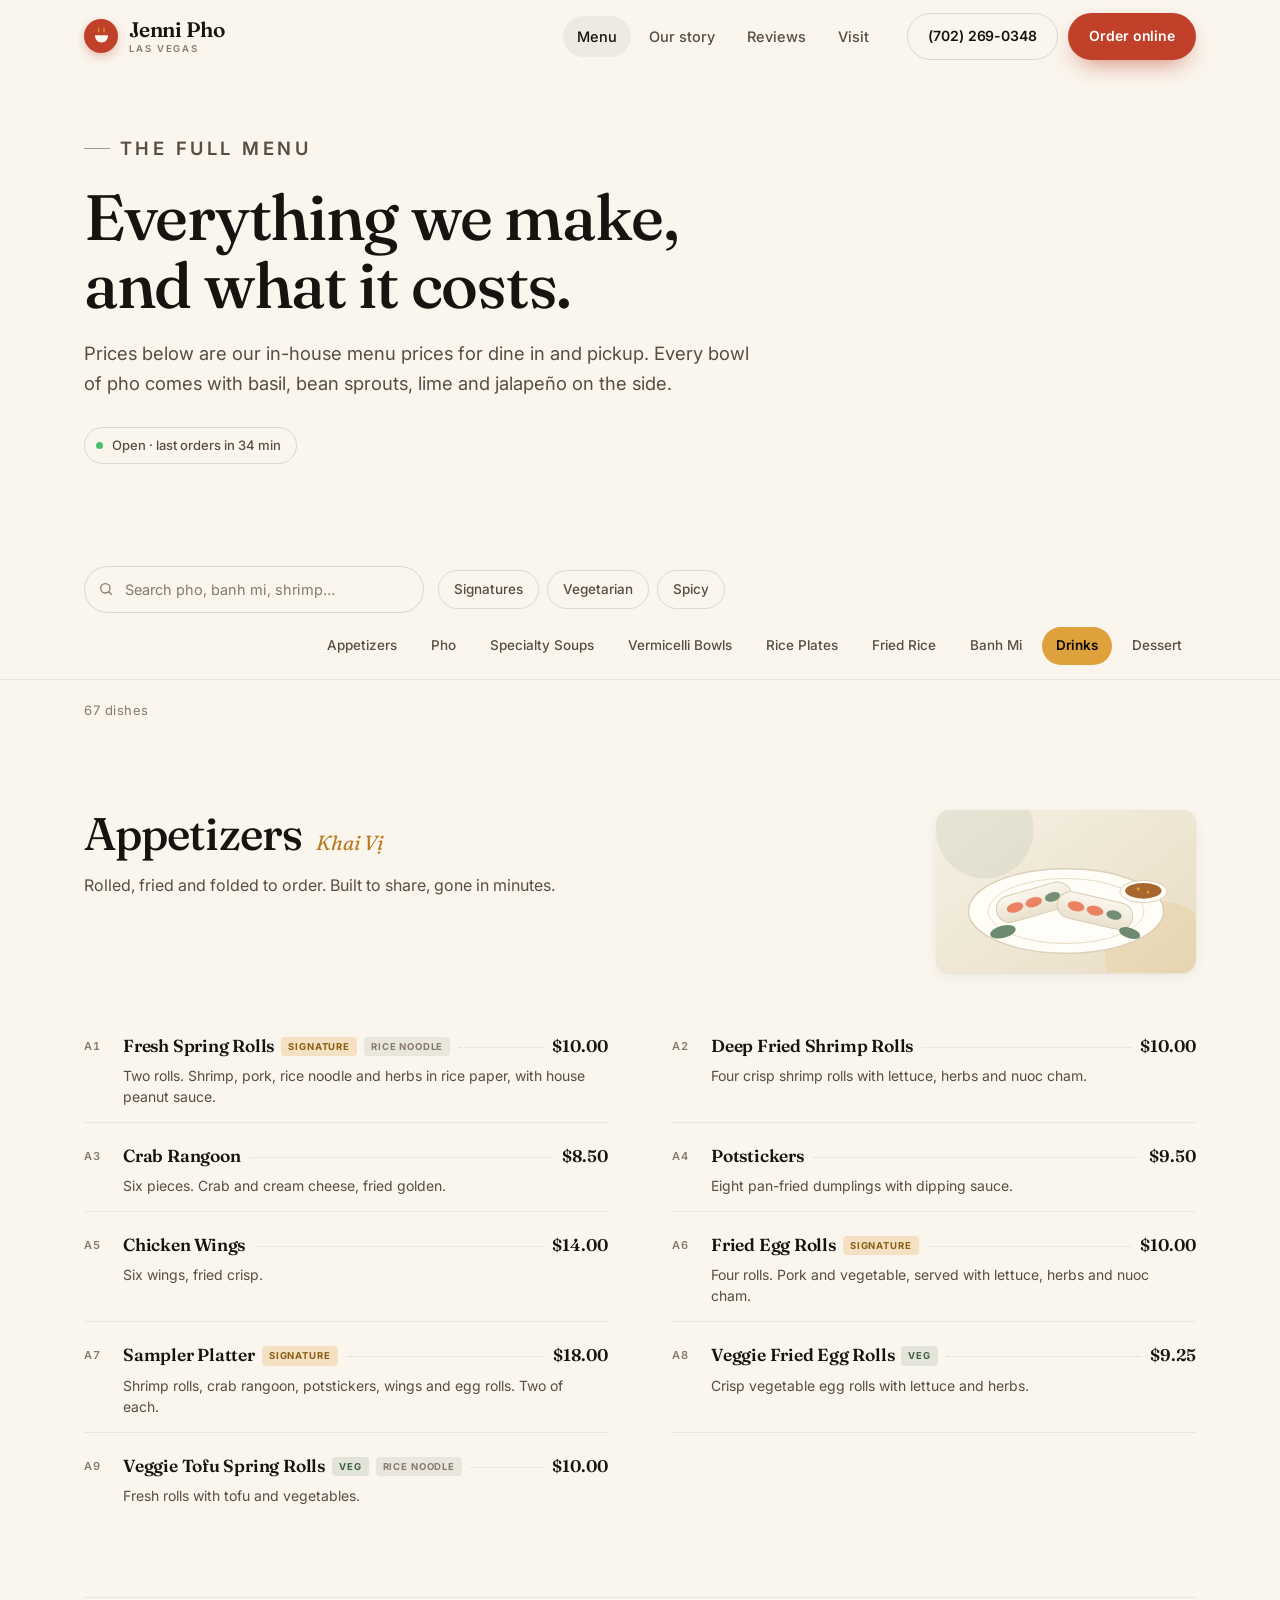
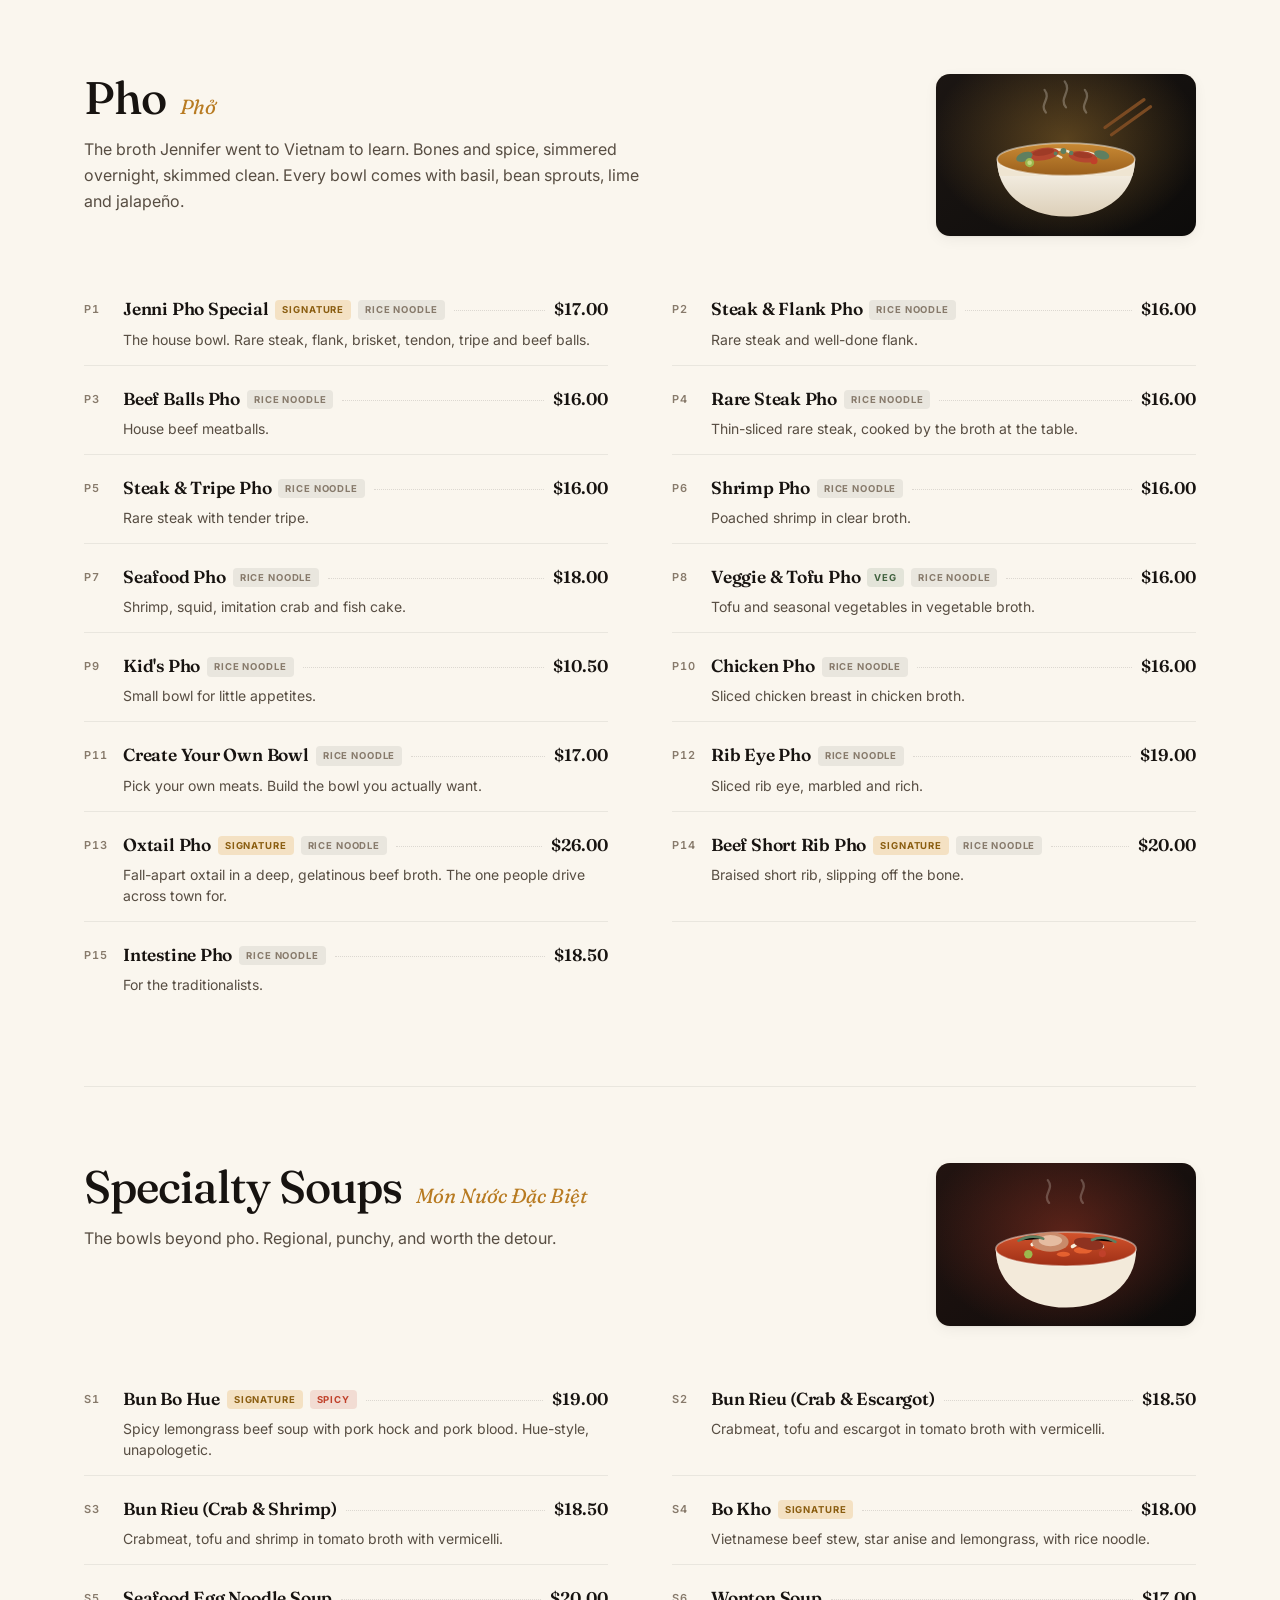
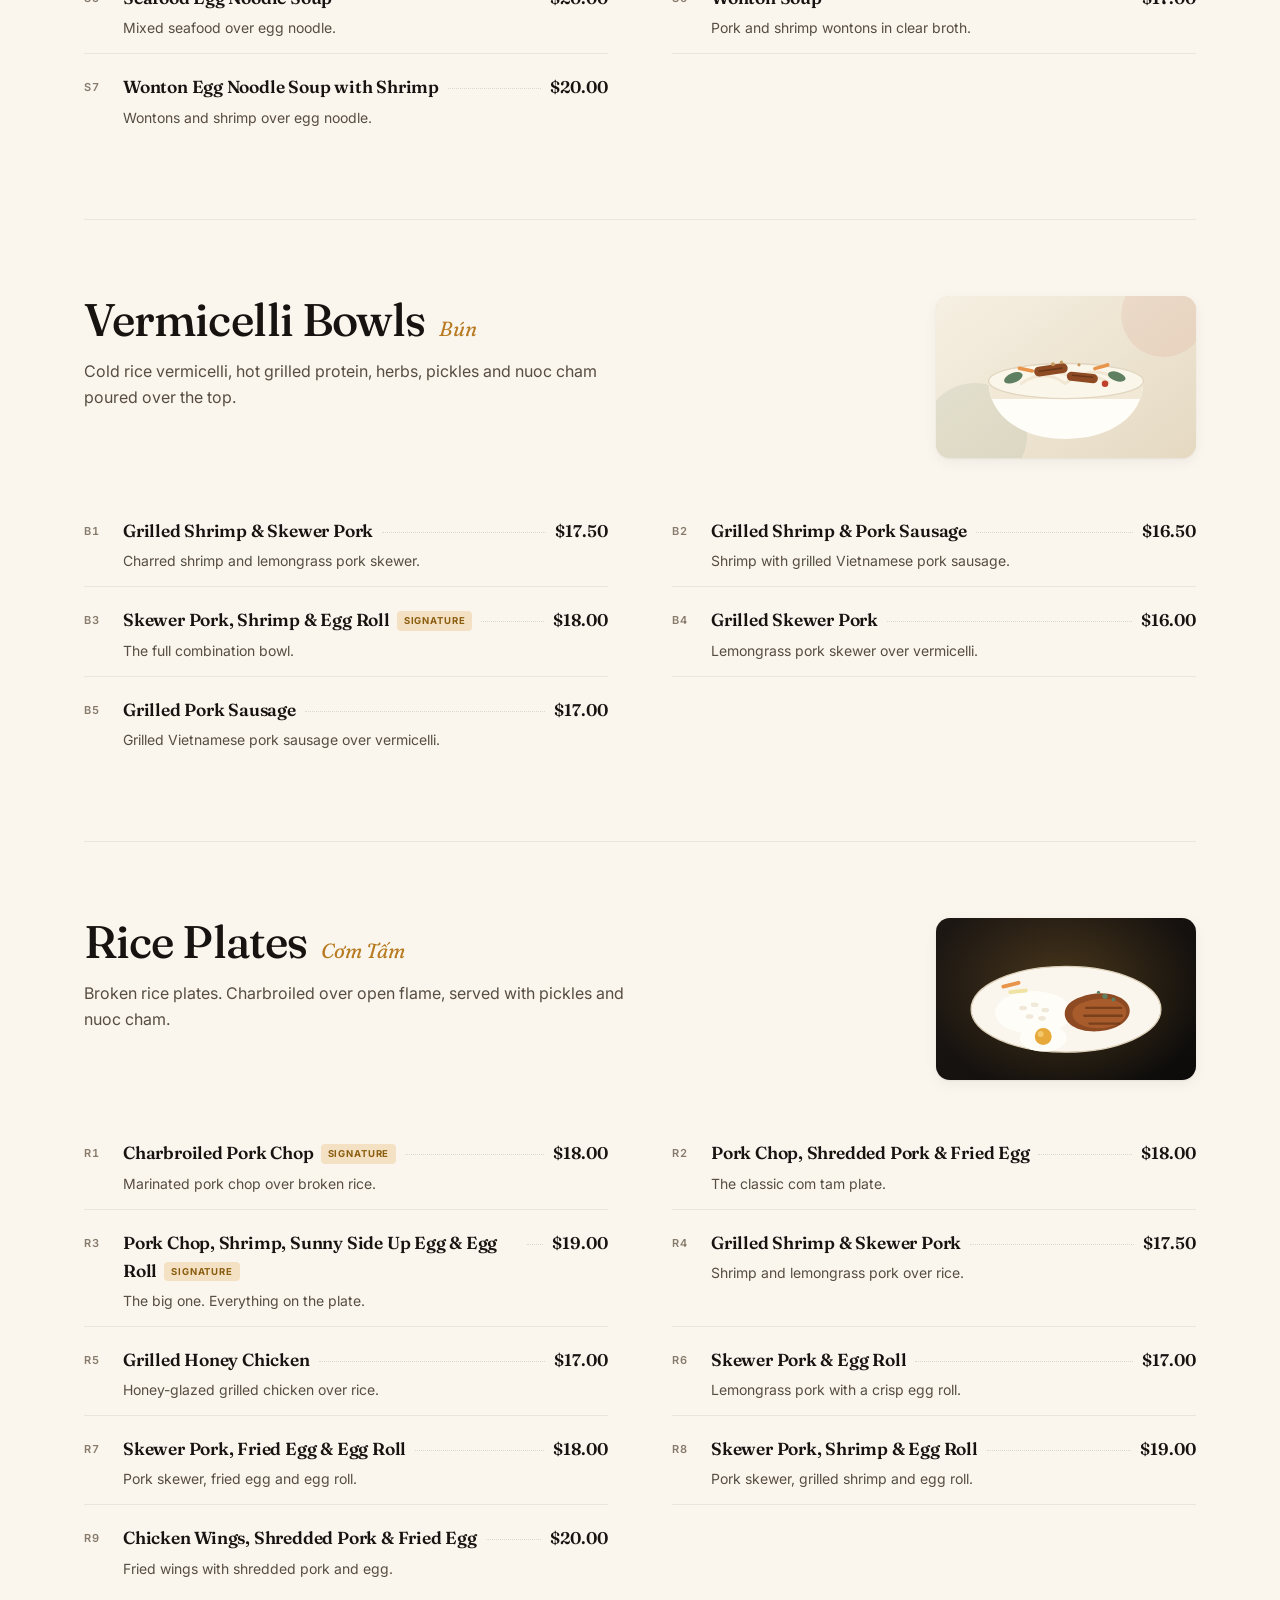
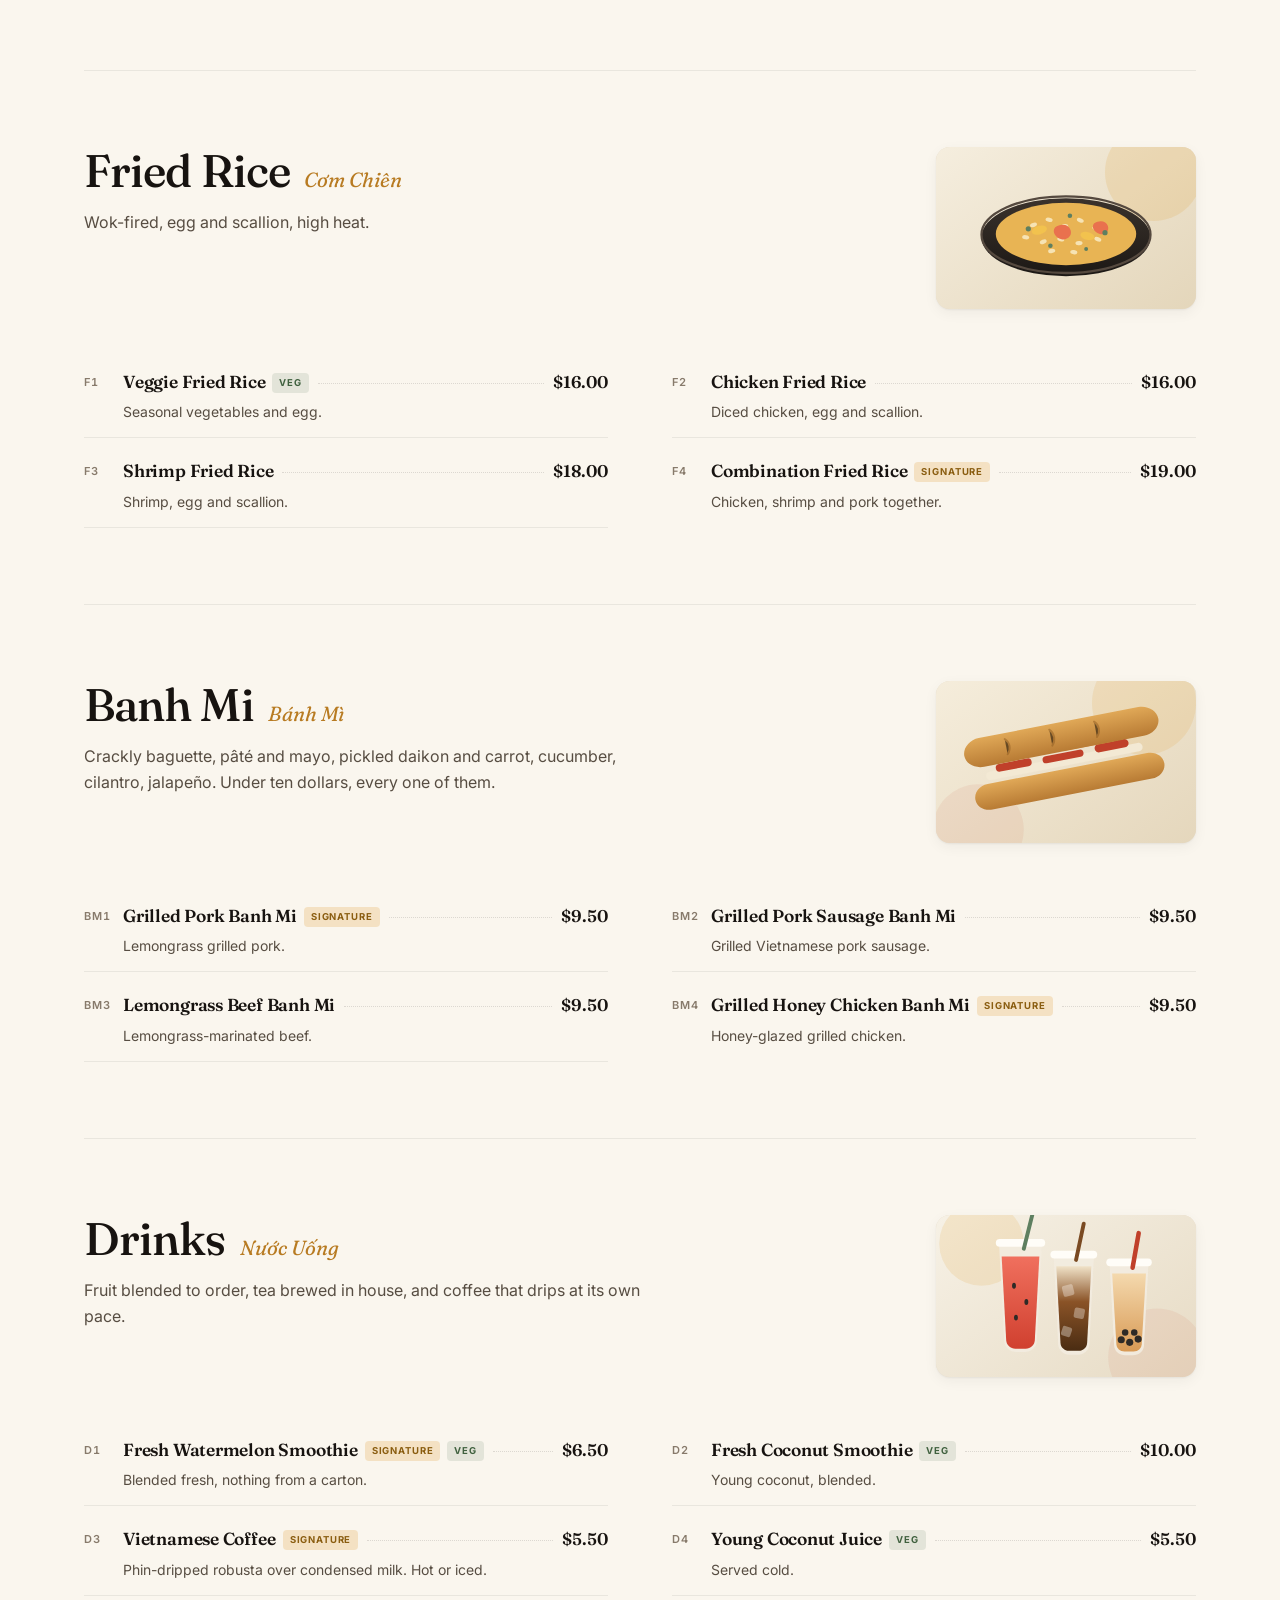
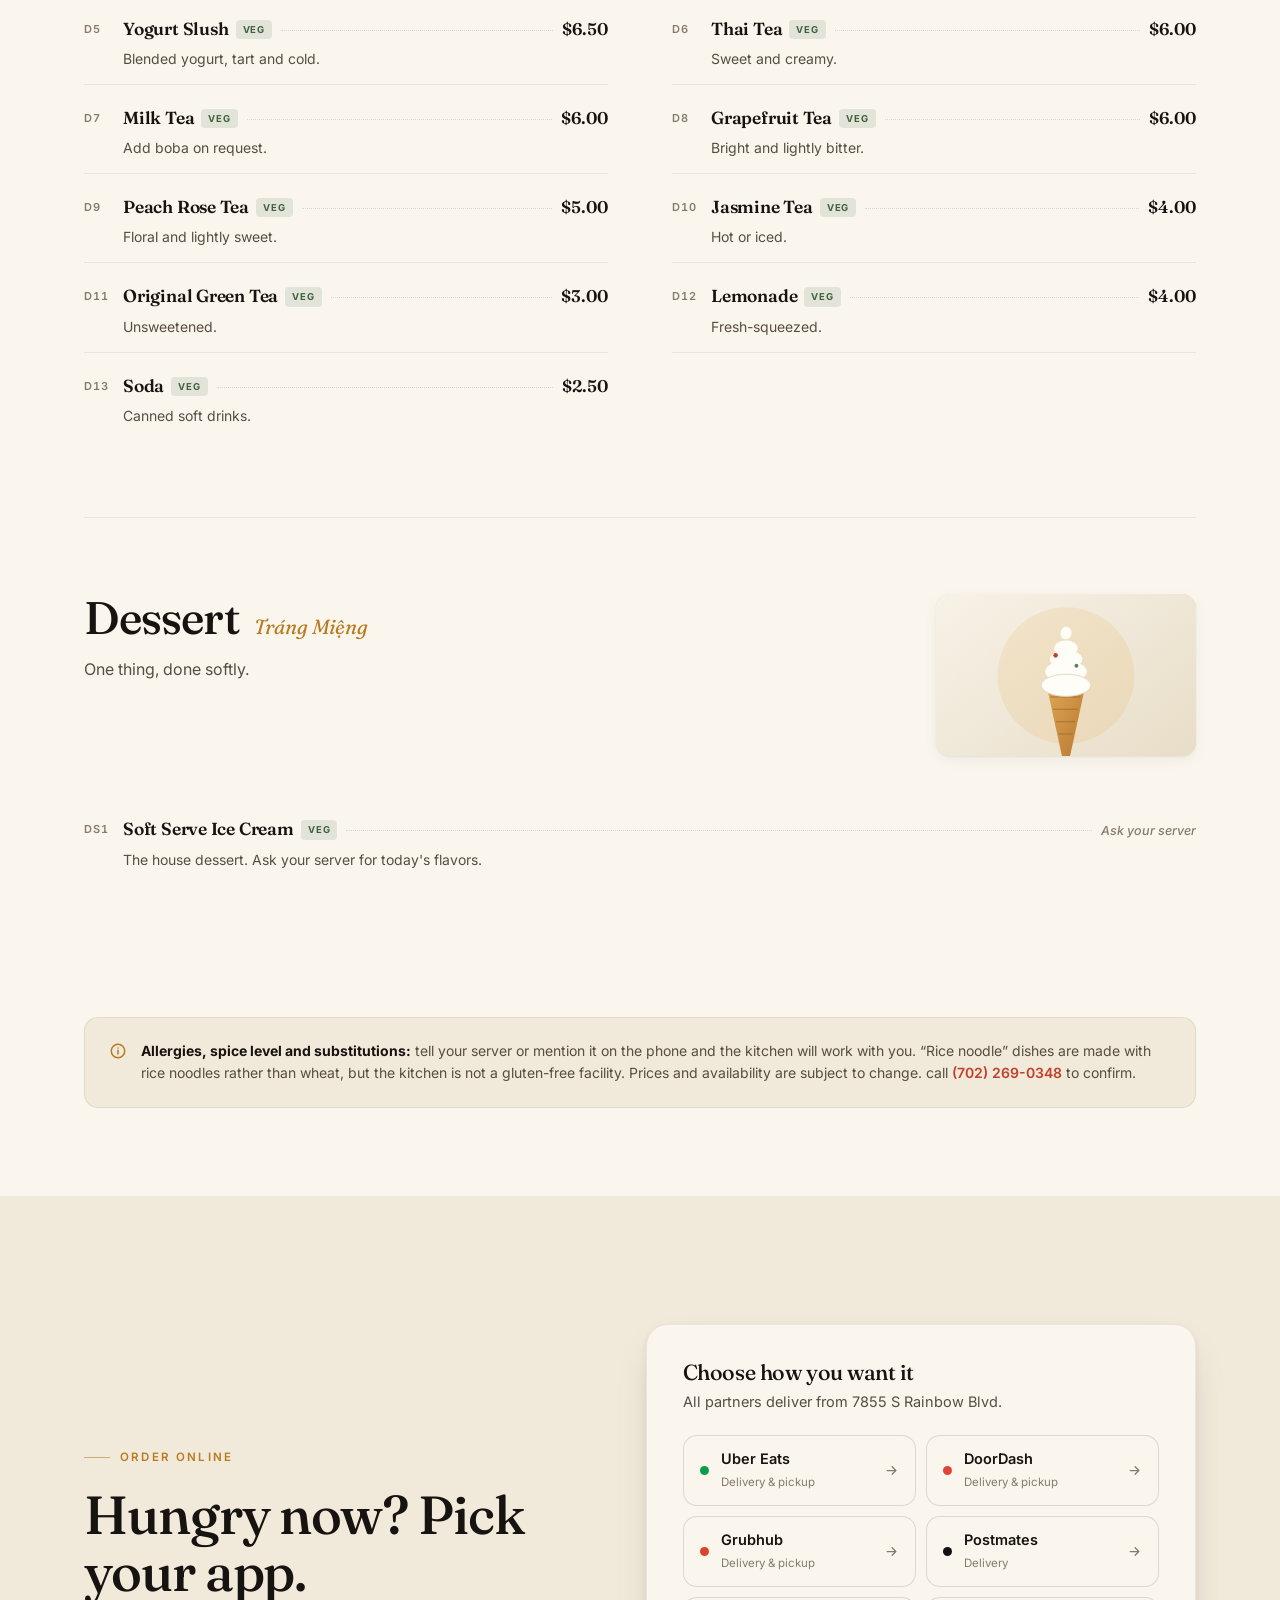
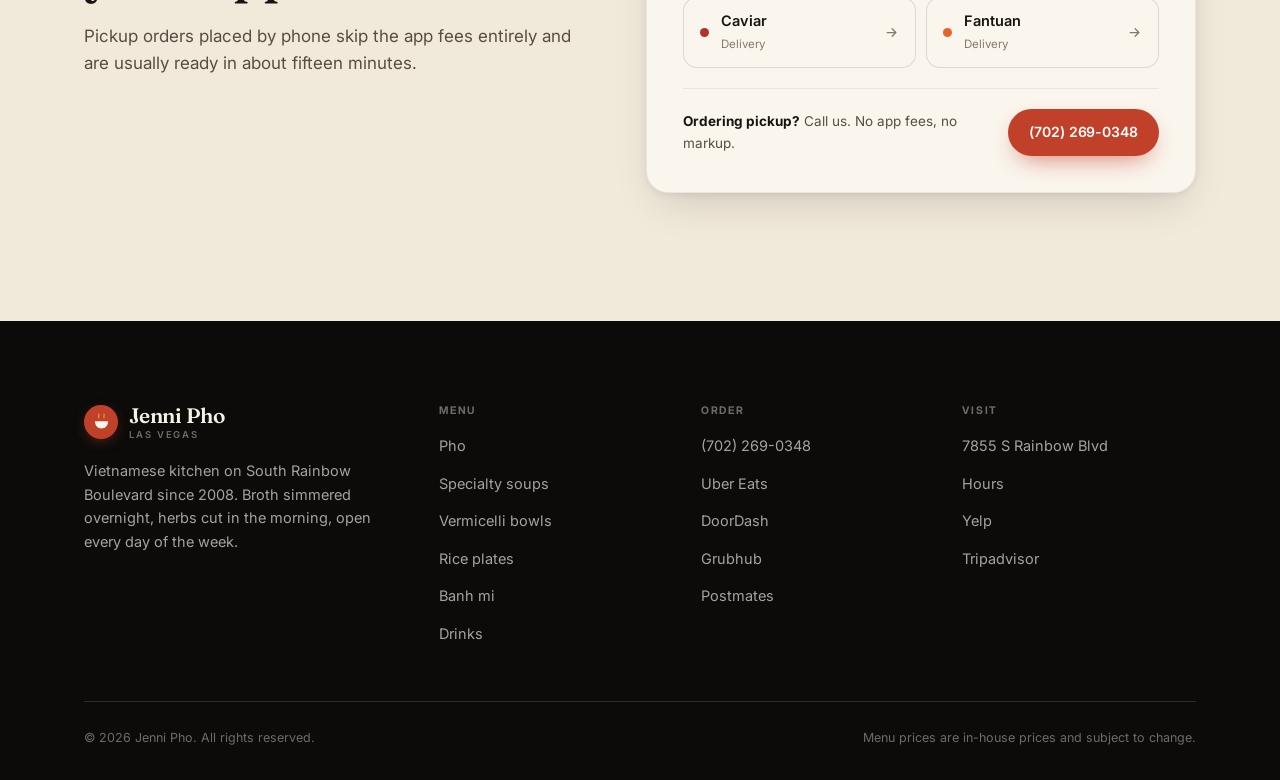
==== commit 64310ede: "Add steam, grain and a broth section; drop em dashes Visuals: - Canvas steam rising off the hero bow" ====
--- a/menu.html
+++ b/menu.html
@@ -4,14 +4,14 @@
 <meta charset="utf-8">
 <meta name="viewport" content="width=device-width, initial-scale=1, viewport-fit=cover">
 
-<title>Menu &amp; Prices — Jenni Pho, Las Vegas | Pho, Banh Mi, Rice Plates</title>
+<title>Jenni Pho Menu &amp; Prices | Pho, Banh Mi, Rice Plates in Las Vegas</title>
 <meta name="description" content="The full Jenni Pho menu with prices. Oxtail pho $26, house special pho $17, banh mi $9.50, charbroiled rice plates from $17, bun bo hue, bo kho, vermicelli bowls, smoothies and Vietnamese coffee. 7855 S Rainbow Blvd, Las Vegas.">
 <meta name="theme-color" content="#0C0B0A">
 <link rel="canonical" href="https://jennipho.com/menu.html">
 
 <meta property="og:type" content="website">
 <meta property="og:site_name" content="Jenni Pho">
-<meta property="og:title" content="Menu & Prices — Jenni Pho, Las Vegas">
+<meta property="og:title" content="Jenni Pho Menu &amp; Prices, Las Vegas">
 <meta property="og:description" content="Every dish, every price. Oxtail pho, banh mi under $10, charbroiled rice plates and fresh smoothies.">
 <meta property="og:url" content="https://jennipho.com/menu.html">
 <meta property="og:image" content="https://jennipho.com/assets/img/pho-bowl.svg">
@@ -90,7 +90,7 @@
           <circle cx="11" cy="11" r="7"/><path d="m20 20-3.5-3.5"/>
         </svg>
         <label class="sr-only" for="menu-search">Search the menu</label>
-        <input id="menu-search" type="search" placeholder="Search — pho, banh mi, shrimp…"
+        <input id="menu-search" type="search" placeholder="Search pho, banh mi, shrimp…"
                autocomplete="off" data-menu-search>
         <button type="button" class="menu-search__clear" aria-label="Clear search">
           <svg width="14" height="14" viewBox="0 0 24 24" fill="none" stroke="currentColor"
@@ -125,7 +125,7 @@
         <strong style="color:var(--text)">Allergies, spice level and substitutions:</strong>
         tell your server or mention it on the phone and the kitchen will work with you.
         “Rice noodle” dishes are made with rice noodles rather than wheat, but the kitchen
-        is not a gluten-free facility. Prices and availability are subject to change —
+        is not a gluten-free facility. Prices and availability are subject to change.
         call <a data-biz="phone" href="tel:+17022690348"
         style="color:var(--chili);font-weight:600">(702) 269-0348</a> to confirm.
       </div>
--- a/assets/css/site.css
+++ b/assets/css/site.css
@@ -1,5 +1,5 @@
 /* ============================================================
-   Jenni Pho — site styles
+   Jenni Pho site styles
    Hand-written. No framework, no build step.
    ============================================================ */
 
@@ -16,6 +16,7 @@
   --amber:      #DFA13B;
   --amber-deep: #B87B22;
   --chili:      #C0402A;
+  --chili-soft: #E0674E;
   --herb:       #5E7F60;
 
   --text:       #171310;
@@ -661,7 +662,7 @@
 }
 .menu-cat__art > * { width: 100%; height: 100%; object-fit: cover; }
 
-/* the list — classic dotted-leader menu typography */
+/* the list: classic dotted-leader menu typography */
 .menu-list {
   display: grid;
   grid-template-columns: repeat(auto-fit, minmax(330px, 1fr));
@@ -783,24 +784,51 @@
   border-color: rgba(246, 241, 231, 0.24);
   transform: translateY(-4px);
 }
-.review__stars { display: flex; gap: 3px; margin-bottom: 16px; }
+.review__head {
+  display: flex; align-items: center; gap: 12px;
+  margin-bottom: 18px;
+}
+.review__avatar {
+  flex: none;
+  display: grid; place-items: center;
+  width: 40px; height: 40px;
+  border-radius: 50%;
+  background: linear-gradient(150deg, var(--amber), var(--amber-deep, #b8791f));
+  color: #1A1613;
+  font-family: var(--display); font-size: 1.05rem; font-weight: 600;
+  line-height: 1;
+}
+.review__who { display: flex; flex-direction: column; gap: 2px; min-width: 0; }
+.review__name {
+  font-size: 14.5px; font-weight: 600; color: var(--on-dark-1, #F6F1E7);
+  letter-spacing: -0.005em;
+}
+.review__cred {
+  font-size: 11.5px; color: var(--on-dark-3);
+  letter-spacing: 0.01em;
+}
+.review__stars { display: flex; gap: 3px; margin-bottom: 14px; }
 .review__stars svg { width: 14px; height: 14px; color: var(--amber); }
 .review__title {
   font-family: var(--display); font-size: 1.18rem; font-weight: 600;
   margin-bottom: 11px; letter-spacing: -0.015em;
+  color: var(--amber);
 }
 .review__quote {
   font-size: 14.8px; line-height: 1.62; color: var(--on-dark-2);
   flex: 1; margin: 0;
 }
 .review__foot {
-  display: flex; align-items: center; gap: 8px;
+  display: flex; flex-direction: column; align-items: flex-start; gap: 4px;
   margin-top: 20px; padding-top: 16px;
   border-top: 1px solid var(--ink-line);
-  font-size: 12px; letter-spacing: 0.06em; text-transform: uppercase;
-  font-weight: 600; color: var(--on-dark-3);
-}
-.review__foot a { color: var(--on-dark-3); transition: color 0.2s var(--ease); }
+  font-size: 12px; color: var(--on-dark-3);
+}
+.review__meta { opacity: 0.8; }
+.review__foot a {
+  color: var(--on-dark-3); font-weight: 600;
+  transition: color 0.2s var(--ease);
+}
 .review__foot a:hover { color: var(--amber); }
 
 /* ---------- Gallery ---------- */
@@ -1070,3 +1098,113 @@
   .menu-cat { break-inside: avoid; }
   .menu-row { break-inside: avoid; }
 }
+
+/* ============================================================
+   Atmosphere and aromatics
+   Added for the visual pass: page-wide grain, canvas steam,
+   the spice row, and the overnight timeline.
+   ============================================================ */
+
+/* ---------- Page-wide grain ----------
+   The hero had its own grain layer; this extends the same tactility
+   over the paper sections, where flat colour reads thinnest. */
+.grain {
+  position: fixed; inset: 0; z-index: 60;
+  pointer-events: none;
+  opacity: 0.035;
+  mix-blend-mode: multiply;
+  background-image: url("data:image/svg+xml,%3Csvg xmlns='http://www.w3.org/2000/svg' width='200' height='200'%3E%3Cfilter id='g'%3E%3CfeTurbulence type='fractalNoise' baseFrequency='0.8' numOctaves='4' stitchTiles='stitch'/%3E%3C/filter%3E%3Crect width='200' height='200' filter='url(%23g)'/%3E%3C/svg%3E");
+}
+
+/* ---------- Canvas steam ----------
+   Replaces the three-path SVG wisp with real particles. The SVG stays
+   in the markup as the no-JS fallback and is hidden once canvas takes
+   over, so the bowl is never bare. */
+.steam-canvas {
+  position: absolute; left: 50%; bottom: 46%;
+  transform: translateX(-50%);
+  width: 76%; height: 62%;
+  pointer-events: none;
+  z-index: 3;
+}
+.has-canvas-steam .steam { display: none; }
+
+/* ---------- Star anise mark ---------- */
+.anise {
+  width: 26px; height: 26px; flex: none;
+  color: var(--amber);
+}
+.anise path, .anise circle { fill: none; stroke: currentColor; stroke-width: 1.5; }
+
+/* ---------- Aromatics ---------- */
+.aromatics { background: var(--ink); color: var(--on-dark); position: relative; overflow: hidden; }
+.aromatics::before {
+  content: ""; position: absolute; pointer-events: none;
+  width: 70vmax; height: 70vmax; left: 50%; top: -34vmax;
+  transform: translateX(-50%);
+  background: radial-gradient(circle at center,
+    rgba(223, 161, 59, 0.13) 0%, rgba(192, 64, 42, 0.07) 38%, transparent 68%);
+}
+.aromatics .shell { position: relative; z-index: 1; }
+.aromatics .section-head h2 { color: var(--on-dark); }
+.aromatics .section-head p  { color: var(--on-dark-2); }
+
+.spice-row {
+  display: grid;
+  grid-template-columns: repeat(auto-fit, minmax(168px, 1fr));
+  gap: 1px;
+  margin-top: clamp(34px, 5vw, 54px);
+  background: var(--ink-line);
+  border: 1px solid var(--ink-line);
+  border-radius: var(--r-lg);
+  overflow: hidden;
+}
+.spice {
+  background: var(--ink);
+  padding: 30px 24px 26px;
+  display: flex; flex-direction: column; gap: 12px;
+  transition: background-color 0.45s var(--ease);
+}
+.spice:hover { background: rgba(246, 241, 231, 0.045); }
+.spice__art { width: 54px; height: 54px; color: var(--amber); }
+.spice__art path, .spice__art circle, .spice__art ellipse, .spice__art line {
+  fill: none; stroke: currentColor;
+  stroke-width: 1.4; stroke-linecap: round; stroke-linejoin: round;
+  vector-effect: non-scaling-stroke;
+}
+.spice:hover .spice__art { color: var(--chili-soft); }
+.spice__name {
+  font-family: var(--display); font-size: 1.1rem; font-weight: 600;
+  letter-spacing: -0.01em;
+}
+.spice__vi {
+  font-size: 12px; letter-spacing: 0.09em; text-transform: uppercase;
+  font-weight: 600; color: var(--amber);
+}
+.spice__note { font-size: 13.6px; line-height: 1.55; color: var(--on-dark-2); margin: 0; }
+
+/* ---------- Overnight timeline ---------- */
+.overnight {
+  margin-top: clamp(40px, 6vw, 64px);
+  padding-top: clamp(32px, 4vw, 44px);
+  border-top: 1px solid var(--ink-line);
+  display: grid; gap: 22px;
+  grid-template-columns: repeat(3, 1fr);
+  position: relative;
+}
+.overnight::before {
+  content: ""; position: absolute; left: 0; right: 0; top: -1px; height: 1px;
+  background: linear-gradient(90deg, var(--amber), rgba(223, 161, 59, 0.05));
+}
+.stage { display: flex; flex-direction: column; gap: 7px; }
+.stage__time {
+  font-family: var(--display); font-size: clamp(1.5rem, 2.6vw, 2rem);
+  color: var(--amber); line-height: 1; letter-spacing: -0.02em;
+  font-variant-numeric: tabular-nums;
+}
+.stage__what { font-size: 14.6px; font-weight: 600; }
+.stage__note { font-size: 13.4px; color: var(--on-dark-3); margin: 0; line-height: 1.5; }
+
+@media (max-width: 720px) {
+  .overnight { grid-template-columns: 1fr; gap: 26px; }
+}
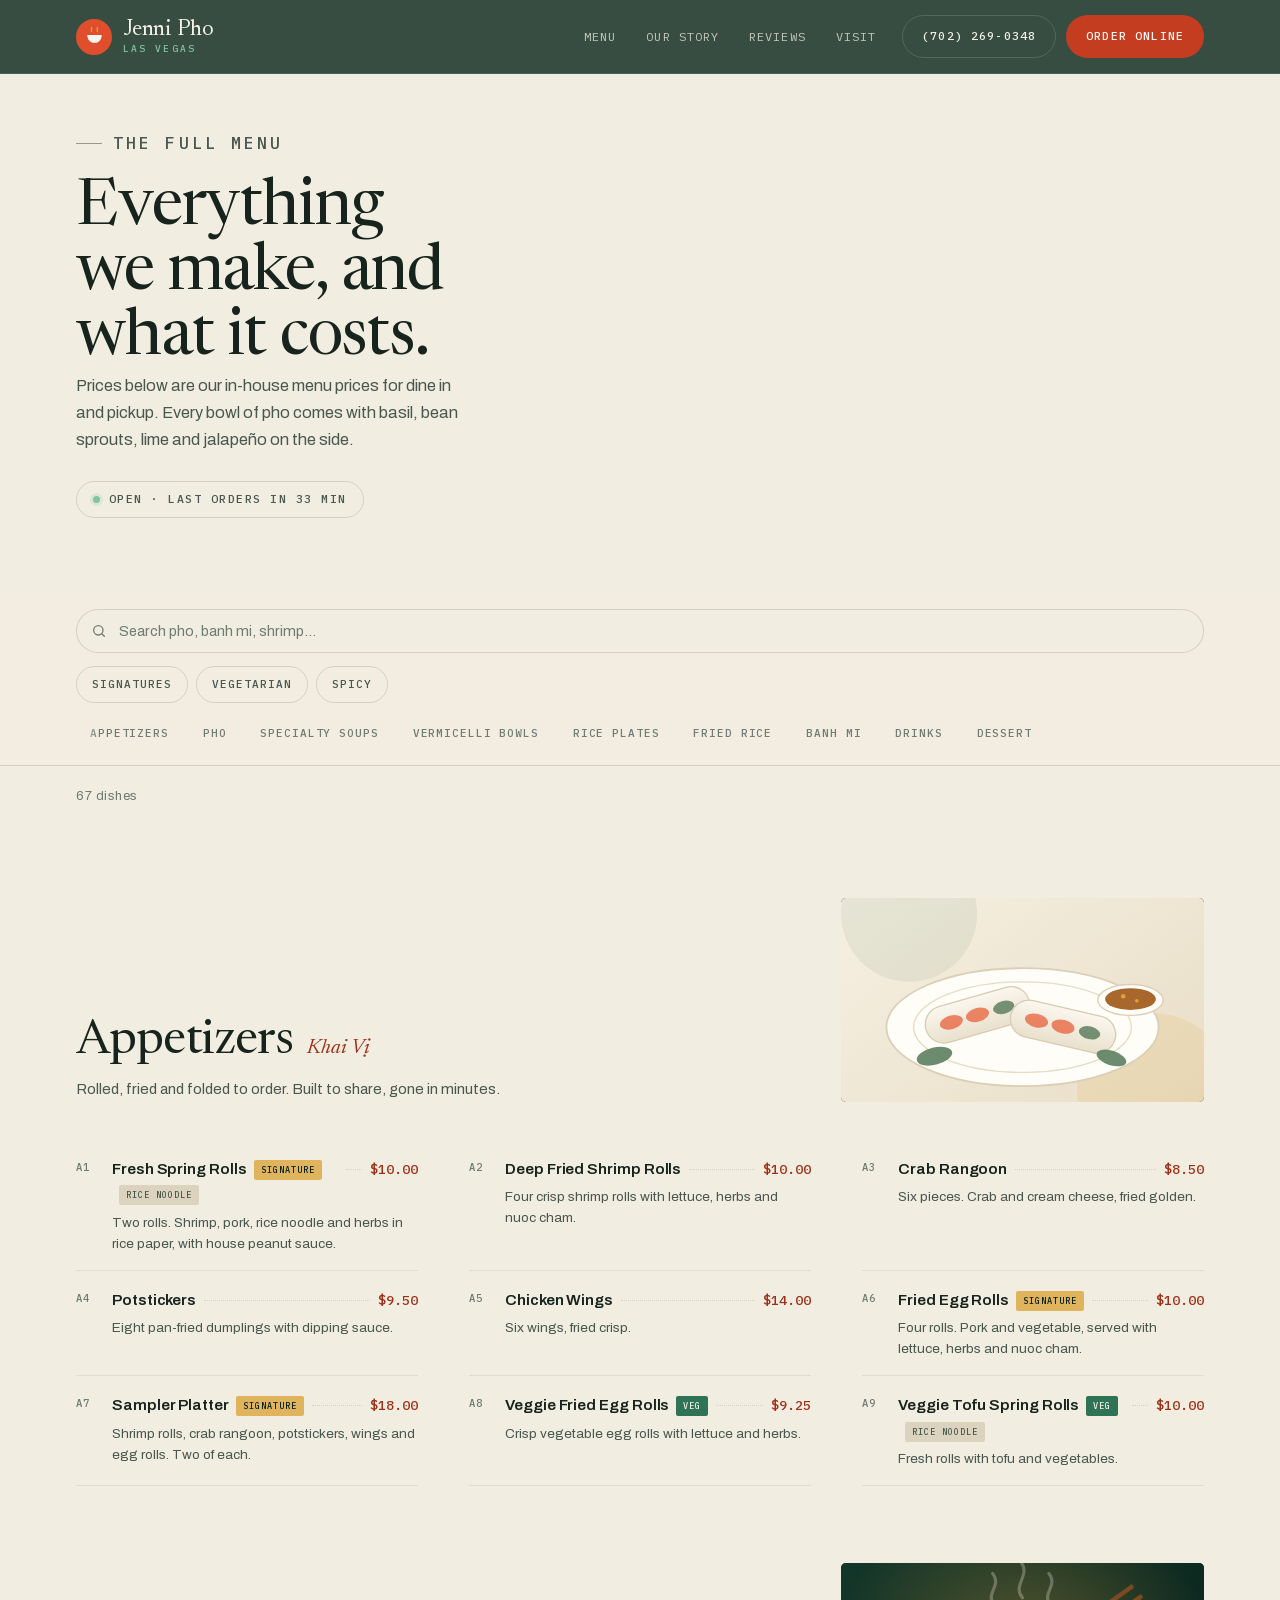
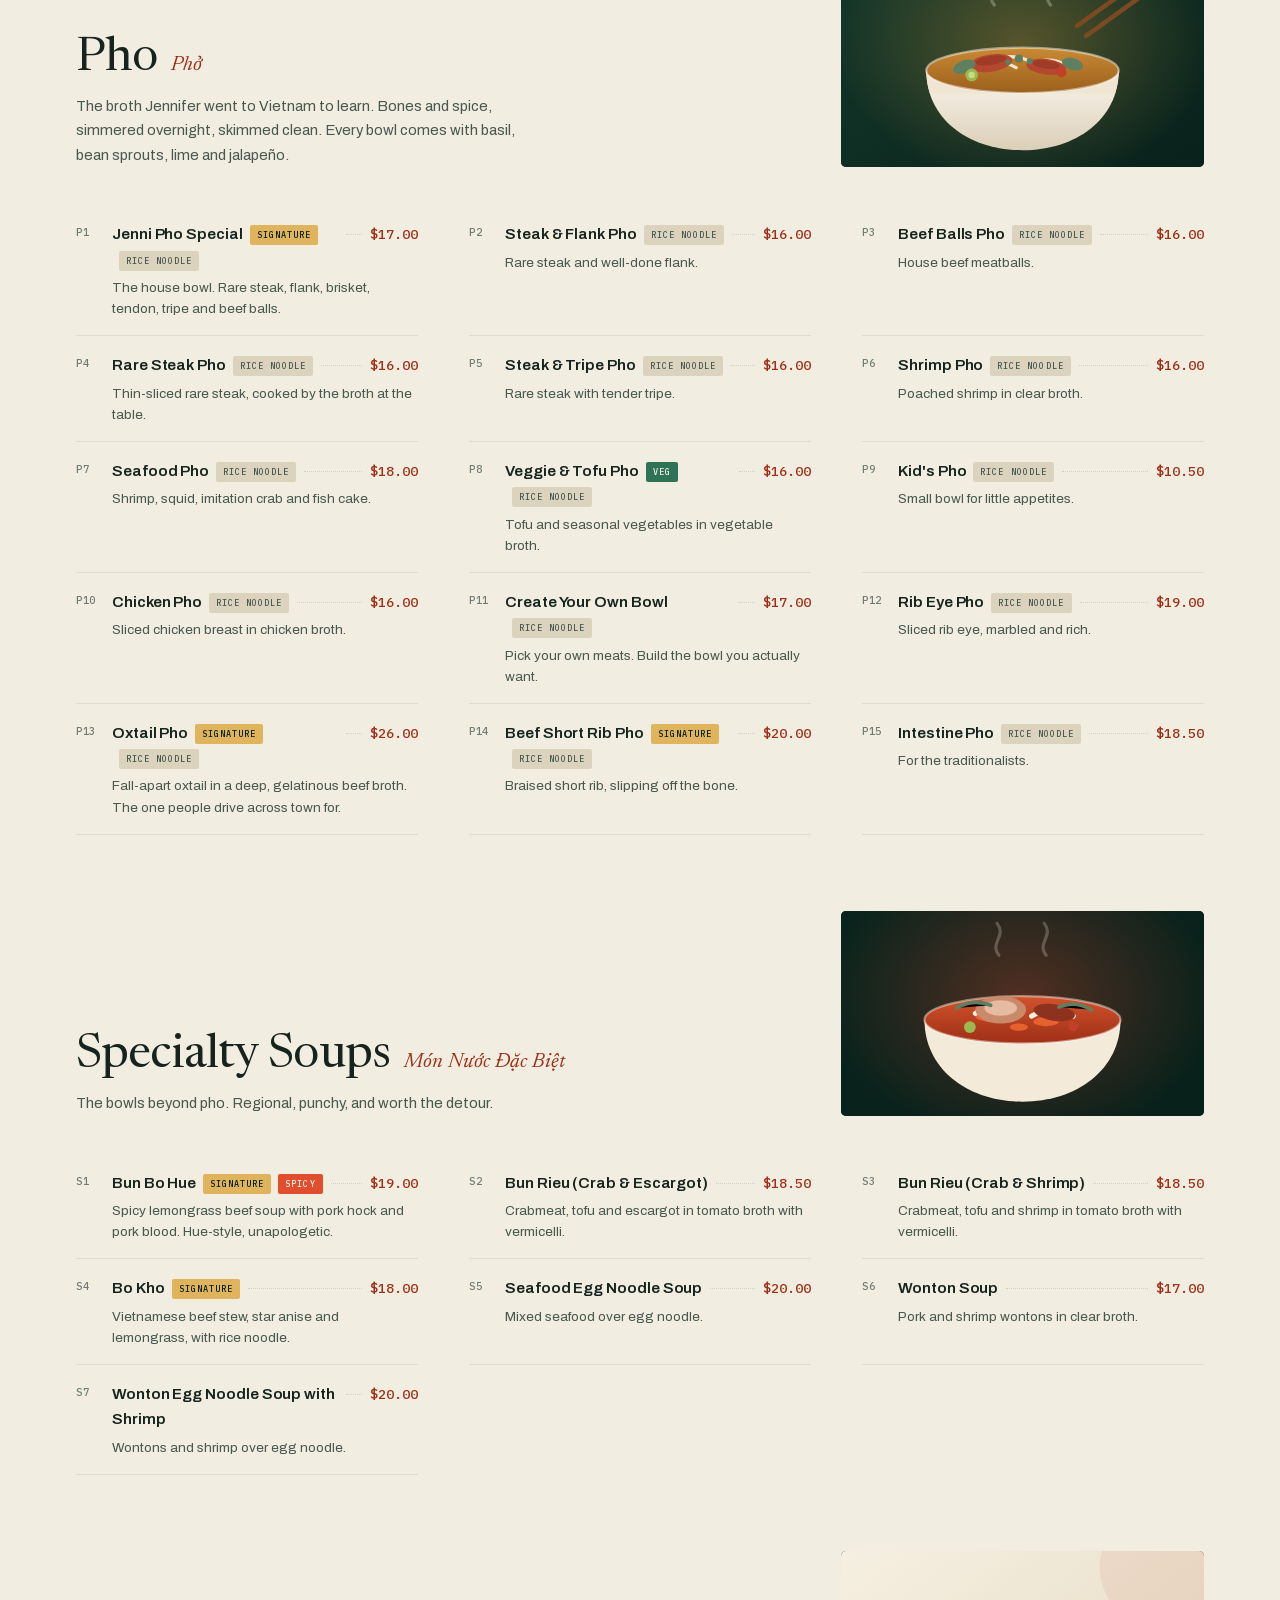
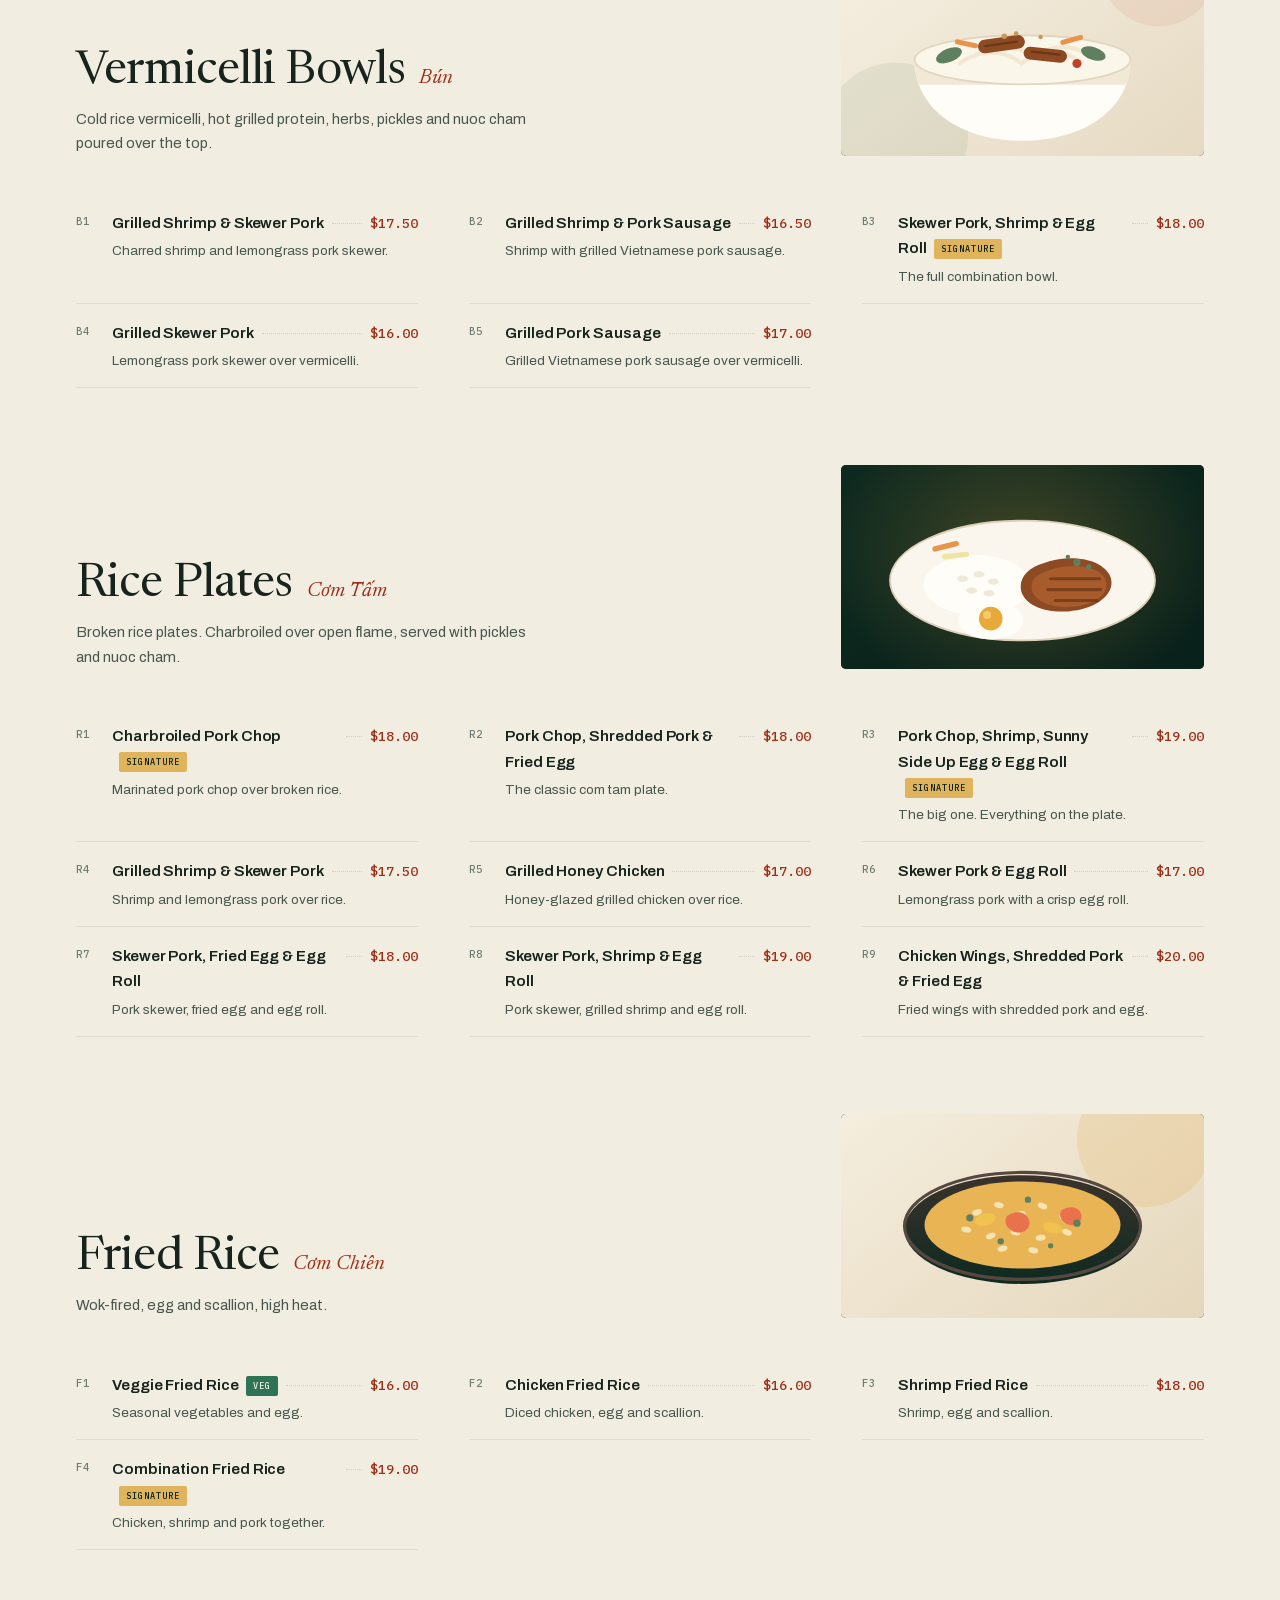
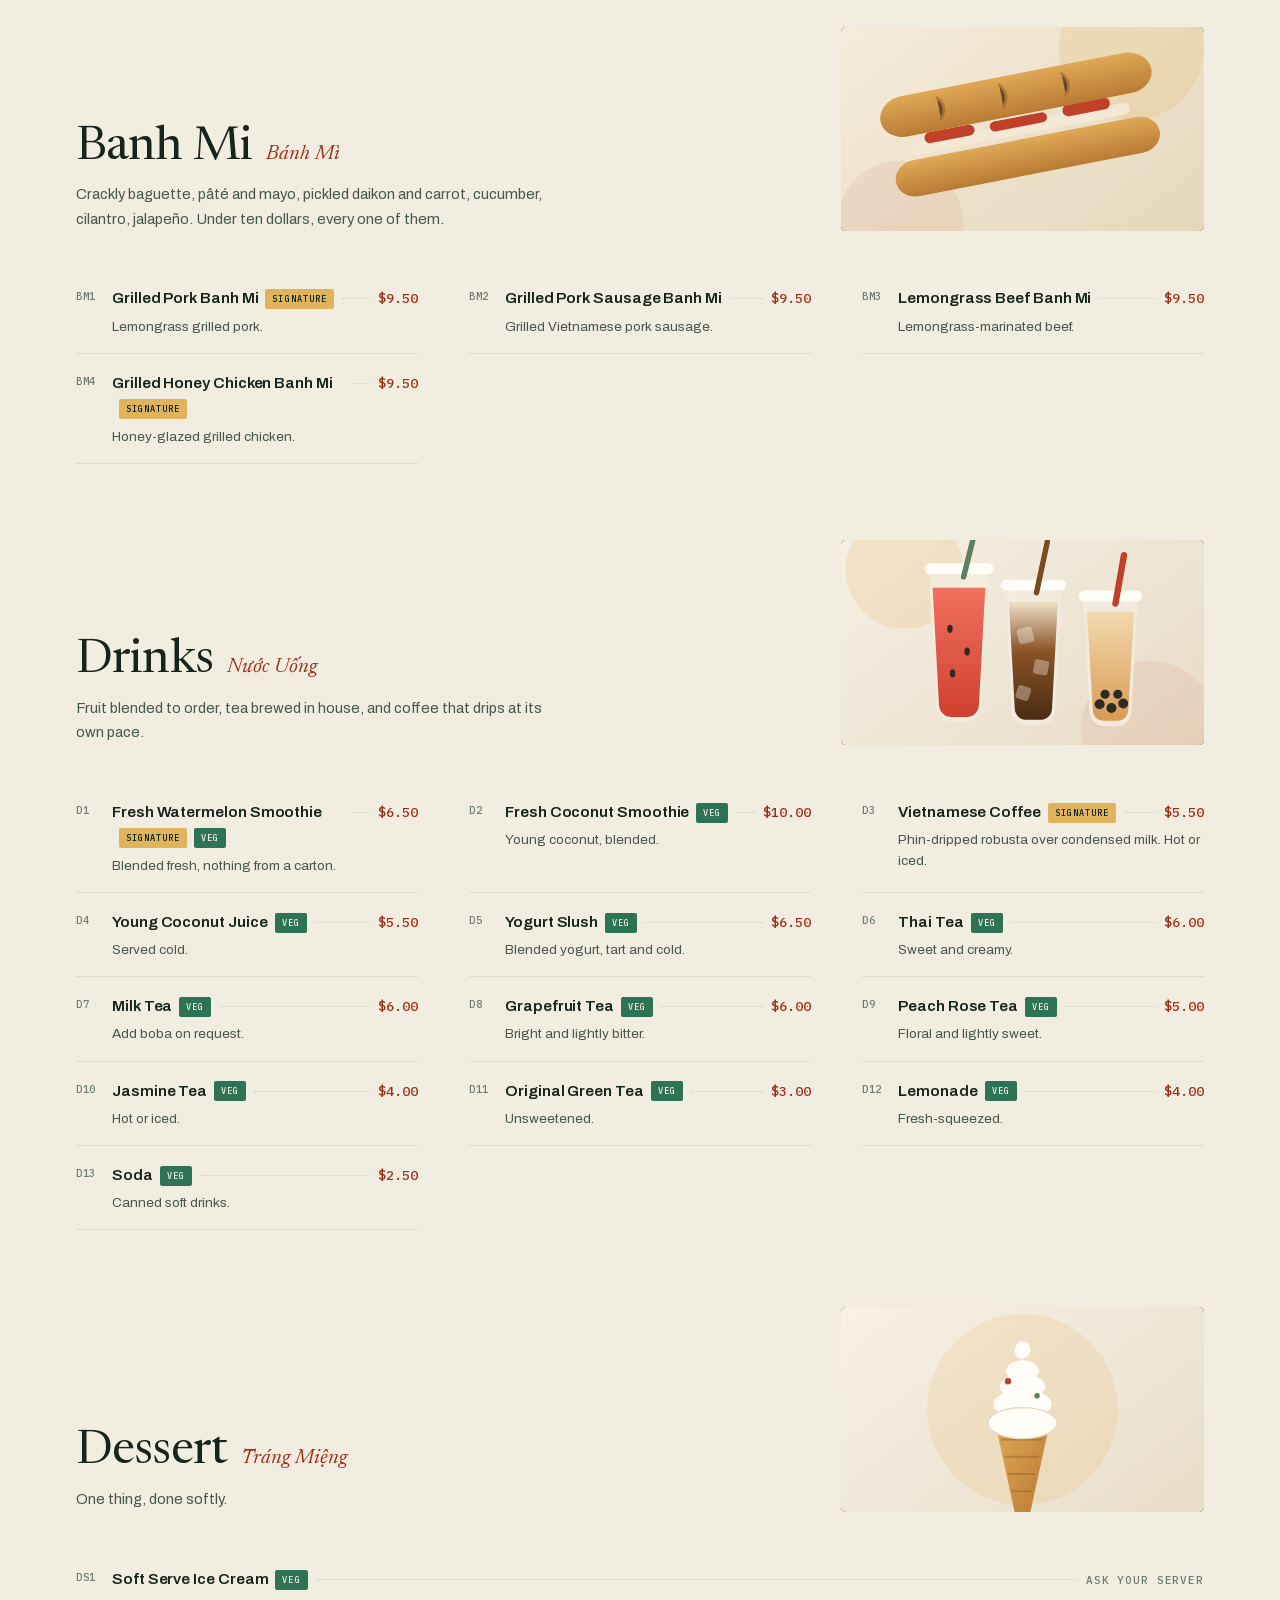
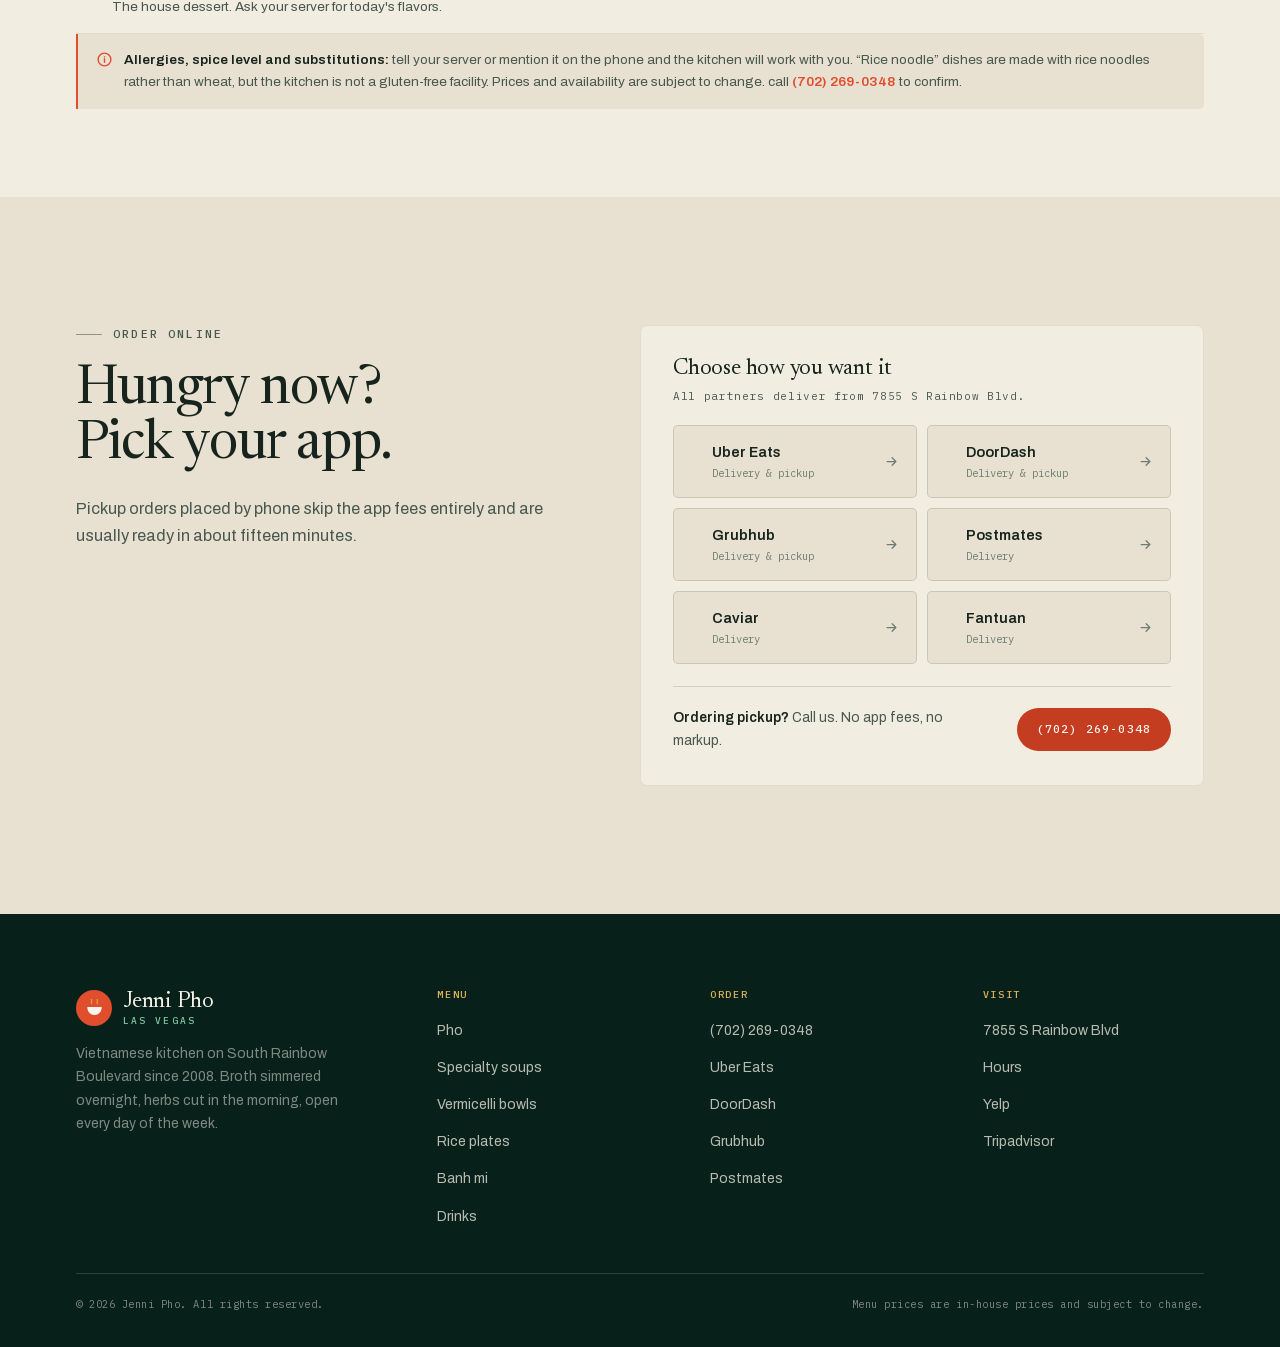
==== commit 13af3bac: "Redesign: jade and bone, new type system, self-hosted fonts The previous look (warm cream ground, Fr" ====
--- a/menu.html
+++ b/menu.html
@@ -6,7 +6,7 @@
 
 <title>Jenni Pho Menu &amp; Prices | Pho, Banh Mi, Rice Plates in Las Vegas</title>
 <meta name="description" content="The full Jenni Pho menu with prices. Oxtail pho $26, house special pho $17, banh mi $9.50, charbroiled rice plates from $17, bun bo hue, bo kho, vermicelli bowls, smoothies and Vietnamese coffee. 7855 S Rainbow Blvd, Las Vegas.">
-<meta name="theme-color" content="#0C0B0A">
+<meta name="theme-color" content="#0E2A20">
 <link rel="canonical" href="https://jennipho.com/menu.html">
 
 <meta property="og:type" content="website">
@@ -19,9 +19,7 @@
 
 <link rel="icon" href="data:image/svg+xml,%3Csvg xmlns='http://www.w3.org/2000/svg' viewBox='0 0 32 32'%3E%3Ccircle cx='16' cy='16' r='16' fill='%23C0402A'/%3E%3Cpath d='M7 14h18c0 6.6-4 10.5-9 10.5S7 20.6 7 14Z' fill='%23FAF6EE'/%3E%3Cpath d='M13 9c-1.6-1.9 1.3-3 -.3-5M19 9c-1.6-1.9 1.3-3 -.3-5' stroke='%23DFA13B' stroke-width='1.6' fill='none' stroke-linecap='round'/%3E%3C/svg%3E">
 
-<link rel="preconnect" href="https://fonts.googleapis.com">
-<link rel="preconnect" href="https://fonts.gstatic.com" crossorigin>
-<link rel="stylesheet" href="https://fonts.googleapis.com/css2?family=Fraunces:ital,opsz,wght@0,9..144,400..700;1,9..144,400..700&family=Inter:wght@400;500;600;700&display=swap">
+<link rel="stylesheet" href="assets/fonts/fonts.css">
 <link rel="stylesheet" href="assets/css/site.css">
 </head>
 
@@ -127,7 +125,7 @@
         “Rice noodle” dishes are made with rice noodles rather than wheat, but the kitchen
         is not a gluten-free facility. Prices and availability are subject to change.
         call <a data-biz="phone" href="tel:+17022690348"
-        style="color:var(--chili);font-weight:600">(702) 269-0348</a> to confirm.
+        style="color:var(--chilli);font-weight:600">(702) 269-0348</a> to confirm.
       </div>
     </div>
   </div>
--- a/assets/fonts/fonts.css
+++ b/assets/fonts/fonts.css
@@ -0,0 +1,172 @@
+/* Self-hosted so the Vietnamese diacritics are guaranteed and the
+   page needs no third-party request. Regenerate with
+   tools/fetch-fonts.py. */
+
+@font-face {
+  font-family: 'Archivo';
+  font-style: normal;
+  font-weight: 400;
+  font-display: swap;
+  src: url('archivo-400-normal-vietnamese.woff2') format('woff2');
+  unicode-range: U+0102-0103, U+0110-0111, U+0128-0129, U+0168-0169, U+01A0-01A1, U+01AF-01B0, U+0300-0301, U+0303-0304, U+0308-0309, U+0323, U+0329, U+1EA0-1EF9, U+20AB;
+}
+@font-face {
+  font-family: 'Archivo';
+  font-style: normal;
+  font-weight: 400;
+  font-display: swap;
+  src: url('archivo-400-normal-latin-ext.woff2') format('woff2');
+  unicode-range: U+0100-02BA, U+02BD-02C5, U+02C7-02CC, U+02CE-02D7, U+02DD-02FF, U+0304, U+0308, U+0329, U+1D00-1DBF, U+1E00-1E9F, U+1EF2-1EFF, U+2020, U+20A0-20AB, U+20AD-20C0, U+2113, U+2C60-2C7F, U+A720-A7FF;
+}
+@font-face {
+  font-family: 'Archivo';
+  font-style: normal;
+  font-weight: 400;
+  font-display: swap;
+  src: url('archivo-400-normal-latin.woff2') format('woff2');
+  unicode-range: U+0000-00FF, U+0131, U+0152-0153, U+02BB-02BC, U+02C6, U+02DA, U+02DC, U+0304, U+0308, U+0329, U+2000-206F, U+20AC, U+2122, U+2191, U+2193, U+2212, U+2215, U+FEFF, U+FFFD;
+}
+@font-face {
+  font-family: 'Archivo';
+  font-style: normal;
+  font-weight: 500;
+  font-display: swap;
+  src: url('archivo-500-normal-vietnamese.woff2') format('woff2');
+  unicode-range: U+0102-0103, U+0110-0111, U+0128-0129, U+0168-0169, U+01A0-01A1, U+01AF-01B0, U+0300-0301, U+0303-0304, U+0308-0309, U+0323, U+0329, U+1EA0-1EF9, U+20AB;
+}
+@font-face {
+  font-family: 'Archivo';
+  font-style: normal;
+  font-weight: 500;
+  font-display: swap;
+  src: url('archivo-500-normal-latin-ext.woff2') format('woff2');
+  unicode-range: U+0100-02BA, U+02BD-02C5, U+02C7-02CC, U+02CE-02D7, U+02DD-02FF, U+0304, U+0308, U+0329, U+1D00-1DBF, U+1E00-1E9F, U+1EF2-1EFF, U+2020, U+20A0-20AB, U+20AD-20C0, U+2113, U+2C60-2C7F, U+A720-A7FF;
+}
+@font-face {
+  font-family: 'Archivo';
+  font-style: normal;
+  font-weight: 500;
+  font-display: swap;
+  src: url('archivo-500-normal-latin.woff2') format('woff2');
+  unicode-range: U+0000-00FF, U+0131, U+0152-0153, U+02BB-02BC, U+02C6, U+02DA, U+02DC, U+0304, U+0308, U+0329, U+2000-206F, U+20AC, U+2122, U+2191, U+2193, U+2212, U+2215, U+FEFF, U+FFFD;
+}
+@font-face {
+  font-family: 'Archivo';
+  font-style: normal;
+  font-weight: 600;
+  font-display: swap;
+  src: url('archivo-600-normal-vietnamese.woff2') format('woff2');
+  unicode-range: U+0102-0103, U+0110-0111, U+0128-0129, U+0168-0169, U+01A0-01A1, U+01AF-01B0, U+0300-0301, U+0303-0304, U+0308-0309, U+0323, U+0329, U+1EA0-1EF9, U+20AB;
+}
+@font-face {
+  font-family: 'Archivo';
+  font-style: normal;
+  font-weight: 600;
+  font-display: swap;
+  src: url('archivo-600-normal-latin-ext.woff2') format('woff2');
+  unicode-range: U+0100-02BA, U+02BD-02C5, U+02C7-02CC, U+02CE-02D7, U+02DD-02FF, U+0304, U+0308, U+0329, U+1D00-1DBF, U+1E00-1E9F, U+1EF2-1EFF, U+2020, U+20A0-20AB, U+20AD-20C0, U+2113, U+2C60-2C7F, U+A720-A7FF;
+}
+@font-face {
+  font-family: 'Archivo';
+  font-style: normal;
+  font-weight: 600;
+  font-display: swap;
+  src: url('archivo-600-normal-latin.woff2') format('woff2');
+  unicode-range: U+0000-00FF, U+0131, U+0152-0153, U+02BB-02BC, U+02C6, U+02DA, U+02DC, U+0304, U+0308, U+0329, U+2000-206F, U+20AC, U+2122, U+2191, U+2193, U+2212, U+2215, U+FEFF, U+FFFD;
+}
+@font-face {
+  font-family: 'IBM Plex Mono';
+  font-style: normal;
+  font-weight: 400;
+  font-display: swap;
+  src: url('ibmplexmono-400-normal-vietnamese.woff2') format('woff2');
+  unicode-range: U+0102-0103, U+0110-0111, U+0128-0129, U+0168-0169, U+01A0-01A1, U+01AF-01B0, U+0300-0301, U+0303-0304, U+0308-0309, U+0323, U+0329, U+1EA0-1EF9, U+20AB;
+}
+@font-face {
+  font-family: 'IBM Plex Mono';
+  font-style: normal;
+  font-weight: 400;
+  font-display: swap;
+  src: url('ibmplexmono-400-normal-latin-ext.woff2') format('woff2');
+  unicode-range: U+0100-02BA, U+02BD-02C5, U+02C7-02CC, U+02CE-02D7, U+02DD-02FF, U+0304, U+0308, U+0329, U+1D00-1DBF, U+1E00-1E9F, U+1EF2-1EFF, U+2020, U+20A0-20AB, U+20AD-20C0, U+2113, U+2C60-2C7F, U+A720-A7FF;
+}
+@font-face {
+  font-family: 'IBM Plex Mono';
+  font-style: normal;
+  font-weight: 400;
+  font-display: swap;
+  src: url('ibmplexmono-400-normal-latin.woff2') format('woff2');
+  unicode-range: U+0000-00FF, U+0131, U+0152-0153, U+02BB-02BC, U+02C6, U+02DA, U+02DC, U+0304, U+0308, U+0329, U+2000-206F, U+20AC, U+2122, U+2191, U+2193, U+2212, U+2215, U+FEFF, U+FFFD;
+}
+@font-face {
+  font-family: 'IBM Plex Mono';
+  font-style: normal;
+  font-weight: 500;
+  font-display: swap;
+  src: url('ibmplexmono-500-normal-vietnamese.woff2') format('woff2');
+  unicode-range: U+0102-0103, U+0110-0111, U+0128-0129, U+0168-0169, U+01A0-01A1, U+01AF-01B0, U+0300-0301, U+0303-0304, U+0308-0309, U+0323, U+0329, U+1EA0-1EF9, U+20AB;
+}
+@font-face {
+  font-family: 'IBM Plex Mono';
+  font-style: normal;
+  font-weight: 500;
+  font-display: swap;
+  src: url('ibmplexmono-500-normal-latin-ext.woff2') format('woff2');
+  unicode-range: U+0100-02BA, U+02BD-02C5, U+02C7-02CC, U+02CE-02D7, U+02DD-02FF, U+0304, U+0308, U+0329, U+1D00-1DBF, U+1E00-1E9F, U+1EF2-1EFF, U+2020, U+20A0-20AB, U+20AD-20C0, U+2113, U+2C60-2C7F, U+A720-A7FF;
+}
+@font-face {
+  font-family: 'IBM Plex Mono';
+  font-style: normal;
+  font-weight: 500;
+  font-display: swap;
+  src: url('ibmplexmono-500-normal-latin.woff2') format('woff2');
+  unicode-range: U+0000-00FF, U+0131, U+0152-0153, U+02BB-02BC, U+02C6, U+02DA, U+02DC, U+0304, U+0308, U+0329, U+2000-206F, U+20AC, U+2122, U+2191, U+2193, U+2212, U+2215, U+FEFF, U+FFFD;
+}
+@font-face {
+  font-family: 'Newsreader';
+  font-style: italic;
+  font-weight: 400;
+  font-display: swap;
+  src: url('newsreader-400-italic-vietnamese.woff2') format('woff2');
+  unicode-range: U+0102-0103, U+0110-0111, U+0128-0129, U+0168-0169, U+01A0-01A1, U+01AF-01B0, U+0300-0301, U+0303-0304, U+0308-0309, U+0323, U+0329, U+1EA0-1EF9, U+20AB;
+}
+@font-face {
+  font-family: 'Newsreader';
+  font-style: italic;
+  font-weight: 400;
+  font-display: swap;
+  src: url('newsreader-400-italic-latin-ext.woff2') format('woff2');
+  unicode-range: U+0100-02BA, U+02BD-02C5, U+02C7-02CC, U+02CE-02D7, U+02DD-02FF, U+0304, U+0308, U+0329, U+1D00-1DBF, U+1E00-1E9F, U+1EF2-1EFF, U+2020, U+20A0-20AB, U+20AD-20C0, U+2113, U+2C60-2C7F, U+A720-A7FF;
+}
+@font-face {
+  font-family: 'Newsreader';
+  font-style: italic;
+  font-weight: 400;
+  font-display: swap;
+  src: url('newsreader-400-italic-latin.woff2') format('woff2');
+  unicode-range: U+0000-00FF, U+0131, U+0152-0153, U+02BB-02BC, U+02C6, U+02DA, U+02DC, U+0304, U+0308, U+0329, U+2000-206F, U+20AC, U+2122, U+2191, U+2193, U+2212, U+2215, U+FEFF, U+FFFD;
+}
+@font-face {
+  font-family: 'Newsreader';
+  font-style: normal;
+  font-weight: 400;
+  font-display: swap;
+  src: url('newsreader-400-normal-vietnamese.woff2') format('woff2');
+  unicode-range: U+0102-0103, U+0110-0111, U+0128-0129, U+0168-0169, U+01A0-01A1, U+01AF-01B0, U+0300-0301, U+0303-0304, U+0308-0309, U+0323, U+0329, U+1EA0-1EF9, U+20AB;
+}
+@font-face {
+  font-family: 'Newsreader';
+  font-style: normal;
+  font-weight: 400;
+  font-display: swap;
+  src: url('newsreader-400-normal-latin-ext.woff2') format('woff2');
+  unicode-range: U+0100-02BA, U+02BD-02C5, U+02C7-02CC, U+02CE-02D7, U+02DD-02FF, U+0304, U+0308, U+0329, U+1D00-1DBF, U+1E00-1E9F, U+1EF2-1EFF, U+2020, U+20A0-20AB, U+20AD-20C0, U+2113, U+2C60-2C7F, U+A720-A7FF;
+}
+@font-face {
+  font-family: 'Newsreader';
+  font-style: normal;
+  font-weight: 400;
+  font-display: swap;
+  src: url('newsreader-400-normal-latin.woff2') format('woff2');
+  unicode-range: U+0000-00FF, U+0131, U+0152-0153, U+02BB-02BC, U+02C6, U+02DA, U+02DC, U+0304, U+0308, U+0329, U+2000-206F, U+20AC, U+2122, U+2191, U+2193, U+2212, U+2215, U+FEFF, U+FFFD;
+}
--- a/assets/css/site.css
+++ b/assets/css/site.css
@@ -1,125 +1,90 @@
 /* ============================================================
    Jenni Pho site styles
-   Hand-written. No framework, no build step.
+   Palette taken from a pho table: jade, bone, chilli, gold.
+   Display Newsreader / body Archivo / data IBM Plex Mono.
+   Single committed brand world, so every colour is painted
+   explicitly and the page holds on any host background.
    ============================================================ */
 
-/* ---------- Tokens ---------- */
 :root {
-  --ink:        #0C0B0A;
-  --ink-soft:   #191512;
-  --ink-line:   rgba(250, 246, 238, 0.14);
-
-  --paper:      #FAF6EE;
-  --paper-2:    #F1E9DA;
-  --paper-3:    #E6DBC7;
-
-  --amber:      #DFA13B;
-  --amber-deep: #B87B22;
-  --chili:      #C0402A;
-  --chili-soft: #E0674E;
-  --herb:       #5E7F60;
-
-  --text:       #171310;
-  --text-2:     #574D42;
-  --text-3:     #877A6B;
-  --on-dark:    #F6F1E7;
-  --on-dark-2:  rgba(246, 241, 231, 0.66);
-  --on-dark-3:  rgba(246, 241, 231, 0.42);
-
-  --line:       rgba(23, 19, 16, 0.13);
-  --line-soft:  rgba(23, 19, 16, 0.07);
-
-  --display: "Fraunces", "Iowan Old Style", "Palatino Linotype", Palatino,
-             "Times New Roman", serif;
-  --sans: "Inter", -apple-system, BlinkMacSystemFont, "Segoe UI", Roboto,
+  /* Ground: greens biased warm so they never read as slate. */
+  --jade-900: #08201A;
+  --jade-800: #0E2A20;
+  --jade-700: #14382B;
+  --jade-600: #1B4736;
+  --jade-500: #2E7355;
+  --jade-300: #7FC5A0;
+  --jade-200: #A9DCC0;
+
+  --bone:     #F2EDE1;
+  --bone-2:   #E8E1D1;
+  --bone-3:   #DCD3BF;
+
+  --chilli:   #E04E2E;
+  --chilli-d: #B93C21;
+  --chilli-ink: #9E2F16;   /* prices on light grounds, AA at small sizes */
+  --chilli-btn: #C43D20;   /* brightest red that clears AA for button text */
+  --gold:     #E0B45C;
+
+  --ink:      #101A15;
+  --text:     #16241D;
+  --text-2:   #48584F;
+  --text-3:   #6E7C73;
+
+  --on-jade:   #F4F1E6;
+  --on-jade-2: rgba(244, 241, 230, 0.74);
+  --on-jade-3: rgba(244, 241, 230, 0.5);
+  --jade-line: rgba(168, 210, 186, 0.2);
+  --line:      rgba(22, 36, 29, 0.14);
+  --line-2:    rgba(22, 36, 29, 0.08);
+
+  --display: "Newsreader", "Iowan Old Style", Georgia, "Times New Roman", serif;
+  --sans: "Archivo", -apple-system, BlinkMacSystemFont, "Segoe UI", Roboto,
           "Helvetica Neue", Arial, sans-serif;
+  --mono: "IBM Plex Mono", ui-monospace, SFMono-Regular, Menlo, Consolas, monospace;
 
   --shell: 1240px;
-  --gutter: clamp(20px, 5vw, 64px);
-
-  --r-sm: 8px;
-  --r-md: 14px;
-  --r-lg: 22px;
-  --r-pill: 999px;
-
-  --ease: cubic-bezier(0.22, 0.61, 0.36, 1);
+  --gutter: clamp(20px, 4.5vw, 56px);
+  --header-h: 74px;
+
+  --r-sm: 3px;
+  --r-md: 5px;
+  --r-lg: 7px;
+
+  --ease: cubic-bezier(0.4, 0, 0.2, 1);
   --ease-out: cubic-bezier(0.16, 1, 0.3, 1);
 
-  --shadow-sm: 0 1px 2px rgba(23, 19, 16, 0.05),
-               0 4px 14px rgba(23, 19, 16, 0.05);
-  --shadow-md: 0 2px 6px rgba(23, 19, 16, 0.06),
-               0 18px 44px -14px rgba(23, 19, 16, 0.18);
-  --shadow-lg: 0 4px 10px rgba(23, 19, 16, 0.07),
-               0 40px 90px -28px rgba(23, 19, 16, 0.34);
-
-  --header-h: 74px;
-}
-
-/* ---------- Reset ---------- */
+  color-scheme: light;
+}
+
 *, *::before, *::after { box-sizing: border-box; }
 
-html {
-  -webkit-text-size-adjust: 100%;
-  scroll-behavior: smooth;
-  scroll-padding-top: calc(var(--header-h) + 16px);
-}
+html { scroll-behavior: smooth; scroll-padding-top: calc(var(--header-h) + 18px); }
 
 body {
   margin: 0;
-  background: var(--paper);
+  background: var(--bone);
   color: var(--text);
   font-family: var(--sans);
-  font-size: 17px;
-  line-height: 1.62;
+  font-size: 16.5px;
+  line-height: 1.65;
+  font-weight: 400;
   -webkit-font-smoothing: antialiased;
   -moz-osx-font-smoothing: grayscale;
-  font-feature-settings: "kern" 1, "liga" 1;
   overflow-x: hidden;
 }
 
-img, svg, video { display: block; max-width: 100%; }
-img { height: auto; }
-
-h1, h2, h3, h4 {
-  font-family: var(--display);
-  font-weight: 500;
-  line-height: 1.06;
-  letter-spacing: -0.02em;
-  margin: 0;
-  font-variation-settings: "SOFT" 0, "WONK" 1, "opsz" 40;
-}
-
-p { margin: 0 0 1em; }
-p:last-child { margin-bottom: 0; }
+img, svg, canvas, video { max-width: 100%; }
+img { display: block; height: auto; }
 
 a { color: inherit; text-decoration: none; }
-
-button { font: inherit; color: inherit; background: none; border: 0; cursor: pointer; }
+button { font: inherit; color: inherit; }
 
 :focus-visible {
-  outline: 2px solid var(--amber);
+  outline: 2px solid var(--chilli);
   outline-offset: 3px;
-  border-radius: 3px;
-}
-
-::selection { background: var(--amber); color: var(--ink); }
-
-/* ---------- Layout helpers ---------- */
-.shell {
-  width: 100%;
-  max-width: var(--shell);
-  margin-inline: auto;
-  padding-inline: var(--gutter);
-}
-
-.section { padding-block: clamp(72px, 10vw, 132px); position: relative; }
-.section--tight { padding-block: clamp(56px, 7vw, 88px); }
-
-.section--dark {
-  background: var(--ink);
-  color: var(--on-dark);
-}
-.section--paper2 { background: var(--paper-2); }
+  border-radius: 2px;
+}
 
 .sr-only {
   position: absolute; width: 1px; height: 1px;
@@ -128,325 +93,246 @@
 }
 
 .skip-link {
-  position: absolute; top: 8px; left: 8px;
-  transform: translateY(-160%);
-  background: var(--ink); color: var(--on-dark);
-  padding: 12px 18px; border-radius: var(--r-pill);
-  z-index: 200; font-size: 14px; font-weight: 600;
-  transition: transform 0.2s var(--ease);
-}
-.skip-link:focus { transform: translateY(0); }
-
-/* ---------- Eyebrow / section heads ---------- */
+  position: absolute; left: 12px; top: -60px; z-index: 200;
+  background: var(--jade-800); color: var(--on-jade);
+  padding: 11px 18px; border-radius: var(--r-md);
+  font-family: var(--mono); font-size: 12px; letter-spacing: 0.06em;
+  transition: top 0.2s var(--ease);
+}
+.skip-link:focus { top: 12px; }
+
+/* ---------- Type ---------- */
+h1, h2, h3, h4 {
+  font-family: var(--display);
+  font-weight: 400;
+  line-height: 1.02;
+  letter-spacing: -0.018em;
+  margin: 0;
+  text-wrap: balance;
+}
+h1 { font-size: clamp(2.9rem, 6.4vw, 5.6rem); }
+h2 { font-size: clamp(2.5rem, 5.6vw, 4.4rem); }
+h3 { font-size: clamp(1.15rem, 2vw, 1.4rem); letter-spacing: -0.01em; }
+h1 em, h2 em { font-style: italic; color: var(--gold); }
+p { margin: 0 0 1.05em; }
+p:last-child { margin-bottom: 0; }
+
 .eyebrow {
-  display: inline-flex; align-items: center; gap: 10px;
-  font-size: 11.5px; font-weight: 600;
+  font-family: var(--mono);
+  font-size: 11.5px; font-weight: 500;
   letter-spacing: 0.19em; text-transform: uppercase;
-  color: var(--amber-deep);
+  color: var(--chilli-ink);
+  display: flex; align-items: center; gap: 11px;
   margin: 0 0 20px;
 }
 .eyebrow::before {
   content: ""; width: 26px; height: 1px;
-  background: currentColor; opacity: 0.55;
-}
-.section--dark .eyebrow { color: var(--amber); }
-
-.section-head { max-width: 62ch; margin-bottom: clamp(40px, 5vw, 64px); }
-.section-head h2 {
-  font-size: clamp(2.1rem, 5vw, 3.5rem);
-  margin-bottom: 20px;
-}
-.section-head p {
-  font-size: clamp(1.02rem, 1.5vw, 1.15rem);
-  color: var(--text-2);
-  max-width: 56ch;
-}
-.section--dark .section-head p { color: var(--on-dark-2); }
+  background: currentColor; opacity: 0.55; flex: none;
+}
+.lead { font-size: clamp(1.12rem, 1.7vw, 1.34rem); line-height: 1.5; color: var(--text); }
+
+/* ---------- Layout ---------- */
+.shell {
+  width: 100%; max-width: var(--shell);
+  margin-inline: auto; padding-inline: var(--gutter);
+}
+.section { padding-block: clamp(76px, 10vw, 148px); position: relative; }
+.section--tight { padding-block: clamp(48px, 6vw, 76px); }
+.section--paper2 { background: var(--bone-2); }
+.section--dark { background: var(--jade-800); color: var(--on-jade); }
+.section--dark h2, .section--dark h3 { color: var(--on-jade); }
+.section--dark .eyebrow { color: var(--gold); }
+
+.section-head { max-width: 40ch; margin-bottom: clamp(40px, 5vw, 66px); }
+.section-head p { color: var(--text-2); font-size: 1.02rem; max-width: 46ch; }
+.section--dark .section-head p { color: var(--on-jade-2); }
 
 /* ---------- Buttons ---------- */
 .btn {
-  display: inline-flex; align-items: center; justify-content: center;
-  gap: 10px;
-  padding: 15px 28px;
-  border-radius: var(--r-pill);
-  font-size: 15px; font-weight: 600; letter-spacing: -0.005em;
-  border: 1px solid transparent;
-  transition: transform 0.28s var(--ease-out), background-color 0.22s var(--ease),
-              color 0.22s var(--ease), border-color 0.22s var(--ease),
-              box-shadow 0.28s var(--ease);
-  will-change: transform;
-  white-space: nowrap;
+  display: inline-flex; align-items: center; gap: 9px;
+  padding: 15px 26px;
+  font-family: var(--mono); font-size: 12.5px; font-weight: 500;
+  letter-spacing: 0.1em; text-transform: uppercase;
+  border-radius: 999px; border: 1px solid transparent;
+  cursor: pointer; white-space: nowrap;
+  transition: background-color 0.28s var(--ease), color 0.28s var(--ease),
+              border-color 0.28s var(--ease), transform 0.28s var(--ease-out);
 }
 .btn:hover { transform: translateY(-2px); }
-.btn:active { transform: translateY(0); }
-
-.btn--primary {
-  background: var(--chili); color: #fff;
-  box-shadow: 0 10px 26px -10px rgba(192, 64, 42, 0.75);
-}
-.btn--primary:hover { background: #A93522; box-shadow: 0 16px 34px -12px rgba(192, 64, 42, 0.8); }
-
-.btn--amber {
-  background: var(--amber); color: var(--ink);
-  box-shadow: 0 10px 26px -10px rgba(223, 161, 59, 0.7);
-}
-.btn--amber:hover { background: #EAB04E; }
-
-.btn--ghost {
-  border-color: var(--line);
-  color: var(--text);
-  background: transparent;
-}
-.btn--ghost:hover { border-color: var(--text); background: rgba(23, 19, 16, 0.04); }
-
-.section--dark .btn--ghost,
-.hero .btn--ghost {
-  border-color: var(--ink-line);
-  color: var(--on-dark);
-}
-.section--dark .btn--ghost:hover,
-.hero .btn--ghost:hover {
-  border-color: rgba(246, 241, 231, 0.5);
-  background: rgba(246, 241, 231, 0.07);
-}
-
-.btn--sm { padding: 11px 20px; font-size: 14px; }
-
-.btn .arw { transition: transform 0.3s var(--ease-out); }
-.btn:hover .arw { transform: translateX(3px); }
+.btn--primary { background: var(--chilli-btn); color: #FFF6F1; }
+.btn--primary:hover { background: var(--chilli-ink); }
+.btn--ghost { border-color: var(--line); color: var(--text); background: transparent; }
+.btn--ghost:hover { border-color: var(--text); background: var(--text); color: var(--bone); }
+.btn--sm { padding: 11px 19px; font-size: 11.5px; }
+.btns { display: flex; flex-wrap: wrap; gap: 12px; }
+
+.header .btn--ghost,
+.hero .btn--ghost,
+.aromatics .btn--ghost,
+.section--dark .btn--ghost { border-color: var(--jade-line); color: var(--on-jade); background: transparent; }
+.header .btn--ghost:hover,
+.hero .btn--ghost:hover,
+.aromatics .btn--ghost:hover,
+.section--dark .btn--ghost:hover { background: var(--on-jade); color: var(--jade-800); border-color: var(--on-jade); }
+
+.arw { flex: none; transition: transform 0.28s var(--ease-out); }
+.btn:hover .arw, a:hover > .arw { transform: translateX(3px); }
 
 /* ---------- Header ---------- */
 .header {
-  position: fixed; inset: 0 0 auto 0;
-  z-index: 100;
+  position: fixed; inset: 0 0 auto; z-index: 100;
   height: var(--header-h);
-  display: flex; align-items: center;
-  transition: background-color 0.35s var(--ease), box-shadow 0.35s var(--ease),
-              border-color 0.35s var(--ease), backdrop-filter 0.35s var(--ease);
-  border-bottom: 1px solid transparent;
-}
+  background: rgba(14, 42, 32, 0.82);
+  backdrop-filter: saturate(150%) blur(14px);
+  -webkit-backdrop-filter: saturate(150%) blur(14px);
+  border-bottom: 1px solid rgba(168, 210, 186, 0.14);
+  color: var(--on-jade);
+  transition: background-color 0.3s var(--ease), border-color 0.3s var(--ease);
+}
+.header.is-solid { background: rgba(8, 32, 26, 0.95); }
 .header__inner {
+  height: 100%; display: flex; align-items: center; gap: 26px;
   width: 100%; max-width: var(--shell); margin-inline: auto;
   padding-inline: var(--gutter);
-  display: flex; align-items: center; gap: 24px;
-}
-
-.header.is-solid {
-  background: rgba(250, 246, 238, 0.86);
-  backdrop-filter: saturate(1.6) blur(16px);
-  -webkit-backdrop-filter: saturate(1.6) blur(16px);
-  border-bottom-color: var(--line-soft);
-  box-shadow: 0 1px 24px rgba(23, 19, 16, 0.05);
-}
-
-/* wordmark */
+}
 .brand { display: flex; align-items: center; gap: 11px; margin-right: auto; }
 .brand__mark {
-  width: 34px; height: 34px; flex: none;
-  border-radius: 50%;
-  background: var(--chili);
+  width: 36px; height: 36px; flex: none;
   display: grid; place-items: center;
-  box-shadow: 0 4px 14px -4px rgba(192, 64, 42, 0.6);
-}
-.brand__mark svg { width: 21px; height: 21px; }
+  border-radius: 50%; background: var(--chilli);
+}
+.brand__mark svg { width: 23px; height: 23px; }
 .brand__text { display: flex; flex-direction: column; line-height: 1; }
-.brand__name {
-  font-family: var(--display);
-  font-size: 21px; font-weight: 600; letter-spacing: -0.025em;
-  color: var(--text);
-}
+.brand__name { font-family: var(--display); font-size: 1.4rem; letter-spacing: -0.01em; }
 .brand__sub {
-  font-size: 9.5px; font-weight: 600; letter-spacing: 0.2em;
-  text-transform: uppercase; color: var(--text-3);
-  margin-top: 4px;
-}
-.hero-scope .brand__name { color: var(--on-dark); }
-.hero-scope .brand__sub { color: var(--on-dark-3); }
-
-/* nav */
-.nav { display: flex; align-items: center; gap: 4px; }
+  font-family: var(--mono); font-size: 9.5px; font-weight: 500;
+  letter-spacing: 0.22em; text-transform: uppercase;
+  color: var(--jade-300); margin-top: 3px;
+}
+.nav { display: flex; gap: 30px; }
 .nav a {
-  padding: 9px 14px; border-radius: var(--r-pill);
-  font-size: 14.5px; font-weight: 500; color: var(--text-2);
-  transition: color 0.2s var(--ease), background-color 0.2s var(--ease);
-}
-.nav a:hover, .nav a[aria-current="page"] { color: var(--text); background: rgba(23,19,16,0.05); }
-.hero-scope .nav a { color: var(--on-dark-2); }
-.hero-scope .nav a:hover, .hero-scope .nav a[aria-current="page"] {
-  color: var(--on-dark); background: rgba(246, 241, 231, 0.09);
-}
-
+  font-family: var(--mono); font-size: 12px; letter-spacing: 0.09em;
+  text-transform: uppercase; color: var(--on-jade-2);
+  transition: color 0.22s var(--ease);
+}
+.nav a:hover { color: var(--gold); }
 .header__cta { display: flex; align-items: center; gap: 10px; }
 
 .nav-toggle {
-  display: none; width: 42px; height: 42px;
-  border-radius: 50%; border: 1px solid var(--line);
-  align-items: center; justify-content: center;
-}
-.nav-toggle span {
-  display: block; width: 17px; height: 1.5px; background: currentColor;
-  position: relative; transition: background-color 0.2s var(--ease);
-}
-.nav-toggle span::before, .nav-toggle span::after {
-  content: ""; position: absolute; left: 0; width: 17px; height: 1.5px;
-  background: currentColor; transition: transform 0.3s var(--ease-out);
-}
-.nav-toggle span::before { top: -5.5px; }
-.nav-toggle span::after  { top: 5.5px; }
-.hero-scope .nav-toggle { border-color: var(--ink-line); color: var(--on-dark); }
+  display: none; width: 40px; height: 40px;
+  background: none; border: 1px solid var(--jade-line);
+  border-radius: 50%; cursor: pointer;
+  position: relative;
+}
+.nav-toggle span, .nav-toggle span::before, .nav-toggle span::after {
+  position: absolute; left: 50%; width: 17px; height: 1.5px;
+  background: var(--on-jade); transform: translateX(-50%);
+  transition: transform 0.28s var(--ease), background-color 0.28s var(--ease);
+}
+.nav-toggle span { top: 50%; margin-top: -0.75px; }
+.nav-toggle span::before { content: ""; left: 0; transform: translateY(-5.5px); }
+.nav-toggle span::after  { content: ""; left: 0; transform: translateY(5.5px); }
 body.nav-open .nav-toggle span { background: transparent; }
-body.nav-open .nav-toggle span::before { transform: translateY(5.5px) rotate(45deg); }
-body.nav-open .nav-toggle span::after  { transform: translateY(-5.5px) rotate(-45deg); }
+body.nav-open .nav-toggle span::before { transform: translateY(0) rotate(45deg); }
+body.nav-open .nav-toggle span::after  { transform: translateY(0) rotate(-45deg); }
 
 /* ---------- Hero ---------- */
 .hero {
-  position: relative;
-  min-height: min(100svh, 900px);
+  position: relative; overflow: hidden;
+  background: var(--jade-900);
+  color: var(--on-jade);
+  min-height: min(100svh, 940px);
   display: flex; align-items: center;
-  background: var(--ink);
-  color: var(--on-dark);
-  overflow: hidden;
   padding-top: var(--header-h);
 }
-
 .hero__glow {
   position: absolute; pointer-events: none;
-  width: 90vmax; height: 90vmax;
-  right: -26vmax; top: -32vmax;
+  width: 92vmax; height: 92vmax; right: -30vmax; top: -34vmax;
   background: radial-gradient(circle at center,
-    rgba(223, 161, 59, 0.22) 0%,
-    rgba(192, 64, 42, 0.12) 34%,
-    transparent 66%);
-  filter: blur(10px);
+    rgba(46, 115, 85, 0.5) 0%, rgba(20, 56, 43, 0.34) 38%, transparent 68%);
 }
 .hero__glow--2 {
-  right: auto; left: -34vmax; top: auto; bottom: -46vmax;
-  width: 74vmax; height: 74vmax;
+  right: auto; left: -32vmax; top: auto; bottom: -44vmax;
+  width: 76vmax; height: 76vmax;
   background: radial-gradient(circle at center,
-    rgba(192, 64, 42, 0.16) 0%, transparent 62%);
-}
-
+    rgba(224, 78, 46, 0.16) 0%, transparent 62%);
+}
 .hero__grain {
   position: absolute; inset: 0; pointer-events: none;
-  opacity: 0.05; mix-blend-mode: overlay;
+  opacity: 0.07; mix-blend-mode: overlay;
   background-image: url("data:image/svg+xml,%3Csvg xmlns='http://www.w3.org/2000/svg' width='160' height='160'%3E%3Cfilter id='n'%3E%3CfeTurbulence type='fractalNoise' baseFrequency='0.85' numOctaves='3'/%3E%3C/filter%3E%3Crect width='160' height='160' filter='url(%23n)'/%3E%3C/svg%3E");
 }
-
 .hero__inner {
   position: relative; z-index: 2;
   width: 100%; max-width: var(--shell); margin-inline: auto;
   padding-inline: var(--gutter);
-  padding-block: clamp(56px, 8vw, 96px);
-  display: grid;
-  grid-template-columns: minmax(0, 1.02fr) minmax(0, 0.86fr);
-  gap: clamp(32px, 5vw, 72px);
-  align-items: center;
-}
-
+  padding-block: clamp(52px, 7vw, 88px);
+  display: grid; align-items: center;
+  grid-template-columns: minmax(0, 1.12fr) minmax(0, 0.8fr);
+  gap: clamp(30px, 4vw, 60px);
+}
+.hero__copy { min-width: 0; }
 .hero__status {
   display: inline-flex; align-items: center; gap: 9px;
-  padding: 7px 15px 7px 11px;
-  border: 1px solid var(--ink-line);
-  border-radius: var(--r-pill);
-  font-size: 13px; font-weight: 500;
-  color: var(--on-dark-2);
-  background: rgba(246, 241, 231, 0.04);
-  margin-bottom: 26px;
+  font-family: var(--mono); font-size: 11.5px; font-weight: 500;
+  letter-spacing: 0.13em; text-transform: uppercase;
+  color: var(--on-jade-2);
+  border: 1px solid var(--jade-line); border-radius: 999px;
+  padding: 8px 16px; margin: 0 0 30px;
 }
 .hero__status .dot {
   width: 7px; height: 7px; border-radius: 50%;
   background: var(--text-3); flex: none;
 }
-.hero__status.is-open .dot {
-  background: #47C26B;
-  box-shadow: 0 0 0 0 rgba(71, 194, 107, 0.6);
-  animation: pulse 2.4s var(--ease) infinite;
-}
-.hero__status.is-open { color: var(--on-dark); }
-@keyframes pulse {
-  70%  { box-shadow: 0 0 0 8px rgba(71, 194, 107, 0); }
-  100% { box-shadow: 0 0 0 0 rgba(71, 194, 107, 0); }
-}
-
-.hero h1 {
-  font-size: clamp(3.05rem, 8.2vw, 6.15rem);
-  line-height: 0.94;
-  letter-spacing: -0.035em;
-  margin-bottom: 26px;
-}
-.hero h1 em {
-  font-style: italic;
-  font-variation-settings: "SOFT" 40, "WONK" 1, "opsz" 100;
-  color: var(--amber);
-}
+.hero__status.is-open .dot { background: var(--jade-300); box-shadow: 0 0 0 3px rgba(127, 197, 160, 0.2); }
+.hero h1 { color: var(--on-jade); }
 .hero__lede {
-  font-size: clamp(1.06rem, 1.7vw, 1.24rem);
-  color: var(--on-dark-2);
-  max-width: 46ch;
-  margin-bottom: 34px;
-}
-.hero__actions { display: flex; flex-wrap: wrap; gap: 12px; margin-bottom: 40px; }
+  color: var(--on-jade-2); max-width: 44ch;
+  font-size: clamp(1.02rem, 1.4vw, 1.16rem);
+  margin: 26px 0 34px;
+}
+.hero__actions { display: flex; flex-wrap: wrap; gap: 12px; margin-bottom: clamp(38px, 5vw, 58px); }
 
 .hero__facts {
-  display: flex; flex-wrap: wrap; gap: 0;
-  border-top: 1px solid var(--ink-line);
-  padding-top: 26px;
-}
-.hero__fact { padding-right: clamp(24px, 4vw, 46px); }
-.hero__fact + .hero__fact {
-  padding-left: clamp(24px, 4vw, 46px);
-  border-left: 1px solid var(--ink-line);
+  display: grid; grid-template-columns: repeat(3, minmax(0, 1fr));
+  gap: 20px; margin: 0;
+  border-top: 1px solid var(--jade-line); padding-top: 24px;
 }
 .hero__fact dt {
-  font-size: 10.5px; font-weight: 600; letter-spacing: 0.17em;
-  text-transform: uppercase; color: var(--on-dark-3);
-  margin-bottom: 7px;
+  font-family: var(--mono); font-size: 10px; font-weight: 500;
+  letter-spacing: 0.17em; text-transform: uppercase;
+  color: var(--gold); margin-bottom: 8px;
 }
 .hero__fact dd {
-  margin: 0; font-family: var(--display);
-  font-size: clamp(1.3rem, 2.4vw, 1.72rem);
-  letter-spacing: -0.02em;
-  color: var(--on-dark);
+  margin: 0; font-family: var(--display); font-size: 1.32rem; line-height: 1.15;
 }
 .hero__fact dd small {
-  font-family: var(--sans); font-size: 12.5px; font-weight: 500;
-  color: var(--on-dark-3); display: block; margin-top: 2px; letter-spacing: 0;
-}
-
-/* hero art */
-.hero__art { position: relative; }
+  display: block; font-family: var(--mono); font-size: 11px;
+  letter-spacing: 0.03em; color: var(--on-jade-3); margin-top: 5px;
+}
+
+.hero__art { position: relative; display: grid; place-items: center; }
+.hero__ring {
+  position: absolute; inset: -7%; width: 114%; height: 114%;
+  animation: spin 58s linear infinite;
+}
+.hero__ring text {
+  font-family: var(--mono); font-size: 4.6px;
+  letter-spacing: 0.26em; text-transform: uppercase;
+  fill: var(--jade-300); opacity: 0.75;
+}
+@keyframes spin { to { transform: rotate(360deg); } }
+
 .hero__art-frame {
-  position: relative;
-  aspect-ratio: 1 / 1;
-  border-radius: 50%;
-  overflow: hidden;
-  background:
-    radial-gradient(circle at 50% 32%, rgba(223,161,59,0.24), transparent 62%),
-    rgba(246, 241, 231, 0.035);
-  border: 1px solid var(--ink-line);
-  display: grid; place-items: center;
-  box-shadow: 0 60px 120px -50px rgba(0, 0, 0, 0.9);
-}
-.hero__art-frame > img,
-.hero__art-frame > svg { width: 84%; height: auto; }
-.hero__art-frame img { border-radius: 50%; width: 100%; height: 100%; object-fit: cover; }
-
-/* rotating ring caption */
-.hero__ring {
-  position: absolute; inset: -7%;
-  animation: spin 44s linear infinite;
-  pointer-events: none;
-}
-.hero__ring text {
-  font-family: var(--sans); font-size: 6.1px; font-weight: 600;
-  letter-spacing: 0.42em; text-transform: uppercase;
-  fill: rgba(246, 241, 231, 0.34);
-}
-@keyframes spin { to { transform: rotate(360deg); } }
-
-/* steam */
+  position: relative; width: min(100%, 460px); aspect-ratio: 1;
+  border-radius: 50%; overflow: hidden;
+  background: radial-gradient(circle at 50% 42%, var(--jade-700), var(--jade-900) 74%);
+  border: 1px solid var(--jade-line);
+}
+.hero__art-frame img { width: 100%; height: 100%; object-fit: cover; }
+
 .steam { position: absolute; left: 50%; top: 8%; transform: translateX(-50%); width: 42%; pointer-events: none; }
-.steam path { fill: none; stroke: rgba(246,241,231,0.34); stroke-width: 2.2; stroke-linecap: round; }
+.steam path { fill: none; stroke: rgba(244, 241, 230, 0.3); stroke-width: 2.2; stroke-linecap: round; }
 .steam path:nth-child(1) { animation: rise 4.6s var(--ease) infinite; }
 .steam path:nth-child(2) { animation: rise 5.4s var(--ease) infinite 0.7s; }
 .steam path:nth-child(3) { animation: rise 5.0s var(--ease) infinite 1.5s; }
@@ -455,756 +341,557 @@
   32%  { opacity: 0.85; }
   100% { opacity: 0; transform: translateY(-24px) scaleY(1.14); }
 }
+.steam-canvas {
+  position: absolute; left: 50%; bottom: 46%;
+  transform: translateX(-50%);
+  width: 76%; height: 62%; pointer-events: none; z-index: 3;
+}
+.has-canvas-steam .steam { display: none; }
 
 /* ---------- Marquee ---------- */
 .marquee {
-  background: var(--ink-soft); color: var(--on-dark);
-  border-block: 1px solid rgba(246,241,231,0.09);
-  overflow: hidden; padding-block: 17px;
-  -webkit-mask-image: linear-gradient(90deg, transparent, #000 9%, #000 91%, transparent);
-          mask-image: linear-gradient(90deg, transparent, #000 9%, #000 91%, transparent);
-}
-.marquee__track {
-  display: flex; width: max-content;
-  animation: marquee 46s linear infinite;
-}
-.marquee:hover .marquee__track { animation-play-state: paused; }
-.marquee__group { display: flex; align-items: center; flex: none; }
+  background: var(--chilli); color: #FFF4EF;
+  overflow: hidden; padding-block: 15px;
+}
+.marquee__track { display: flex; width: max-content; animation: slide 42s linear infinite; }
+.marquee__group { display: flex; flex: none; }
 .marquee__item {
-  display: inline-flex; align-items: center; gap: 22px;
-  padding-inline: 22px;
-  font-family: var(--display); font-size: 20px; letter-spacing: -0.015em;
-  color: var(--on-dark-2); white-space: nowrap;
-}
-.marquee__item::after {
-  content: ""; width: 5px; height: 5px; border-radius: 50%;
-  background: var(--amber); opacity: 0.85;
-}
-@keyframes marquee { to { transform: translateX(-50%); } }
+  font-family: var(--mono); font-size: 11.5px; font-weight: 500;
+  letter-spacing: 0.2em; text-transform: uppercase;
+  padding-inline: 30px; white-space: nowrap;
+  display: flex; align-items: center; gap: 30px;
+}
+.marquee__item::after { content: "◆"; font-size: 7px; opacity: 0.6; }
+@keyframes slide { to { transform: translateX(-50%); } }
 
 /* ---------- Story ---------- */
 .story__grid {
-  display: grid;
-  grid-template-columns: minmax(0, 0.92fr) minmax(0, 1.08fr);
-  gap: clamp(36px, 6vw, 88px);
-  align-items: center;
+  display: grid; grid-template-columns: minmax(0, 0.86fr) minmax(0, 1.04fr);
+  gap: clamp(34px, 6vw, 84px); align-items: center;
 }
 .story__media { position: relative; }
-.story__media .media {
+.story__media img {
+  width: 100%; aspect-ratio: 4 / 5; object-fit: cover;
   border-radius: var(--r-lg);
-  overflow: hidden;
-  aspect-ratio: 4 / 5;
-  box-shadow: var(--shadow-lg);
-  background: var(--paper-3);
-}
-.story__media .media > * { width: 100%; height: 100%; object-fit: cover; }
-
+}
 .story__badge {
-  position: absolute; right: -18px; bottom: -22px;
-  width: 132px; height: 132px; border-radius: 50%;
-  background: var(--ink); color: var(--on-dark);
-  display: grid; place-content: center; text-align: center;
-  box-shadow: var(--shadow-lg);
-  border: 1px solid rgba(246,241,231,0.1);
+  position: absolute; right: -18px; bottom: -18px;
+  background: var(--jade-800); color: var(--on-jade);
+  border-radius: var(--r-lg); padding: 20px 24px;
+  display: flex; align-items: baseline; gap: 11px;
+  box-shadow: 0 22px 44px -24px rgba(8, 32, 26, 0.6);
 }
 .story__badge strong {
-  display: block; font-family: var(--display);
-  font-size: 34px; line-height: 1; color: var(--amber);
-  letter-spacing: -0.02em;
+  font-family: var(--display); font-size: 3.1rem; line-height: 1;
+  color: var(--gold); font-weight: 400;
+  font-variant-numeric: tabular-nums;
 }
 .story__badge span {
-  font-size: 10px; font-weight: 600; letter-spacing: 0.17em;
-  text-transform: uppercase; color: var(--on-dark-3);
-  margin-top: 7px; display: block;
-}
-
-.story__body h2 { font-size: clamp(2.1rem, 4.6vw, 3.35rem); margin-bottom: 24px; }
-.story__body p { color: var(--text-2); font-size: 1.04rem; max-width: 58ch; }
-.story__body p.lead {
-  font-size: clamp(1.14rem, 2vw, 1.32rem);
-  color: var(--text); line-height: 1.5;
-}
+  font-family: var(--mono); font-size: 10px; font-weight: 500;
+  letter-spacing: 0.16em; text-transform: uppercase;
+  color: var(--on-jade-2); line-height: 1.5;
+}
+.story__body p { color: var(--text-2); }
+.story__body .lead { color: var(--text); margin-bottom: 1.1em; }
 .story__sign {
-  margin-top: 30px; padding-top: 22px;
-  border-top: 1px solid var(--line);
-  display: flex; align-items: baseline; gap: 12px; flex-wrap: wrap;
-}
-.story__sign b { font-family: var(--display); font-size: 1.2rem; font-weight: 600; }
-.story__sign span { font-size: 13.5px; color: var(--text-3); }
+  margin-top: 30px; padding-top: 22px; border-top: 1px solid var(--line);
+}
+.story__sign b, .story__sign strong {
+  font-family: var(--display); font-size: 1.45rem; font-weight: 400;
+  display: block; margin-bottom: 2px;
+}
+.story__sign span {
+  font-family: var(--mono); font-size: 11px; letter-spacing: 0.11em;
+  text-transform: uppercase; color: var(--text-3);
+}
+
+/* ---------- Aromatics ---------- */
+.aromatics { background: var(--jade-900); color: var(--on-jade); position: relative; overflow: hidden; }
+.aromatics::before {
+  content: ""; position: absolute; pointer-events: none;
+  width: 74vmax; height: 74vmax; left: 50%; top: -38vmax; transform: translateX(-50%);
+  background: radial-gradient(circle at center,
+    rgba(46, 115, 85, 0.34) 0%, rgba(224, 78, 46, 0.07) 42%, transparent 70%);
+}
+.aromatics .shell { position: relative; z-index: 1; }
+.aromatics h2 { color: var(--on-jade); }
+.aromatics .eyebrow { color: var(--gold); }
+.aromatics .section-head p { color: var(--on-jade-2); }
+
+.spice-row {
+  display: grid; grid-template-columns: repeat(auto-fit, minmax(172px, 1fr));
+  gap: 1px; background: var(--jade-line);
+  border: 1px solid var(--jade-line); border-radius: var(--r-lg);
+  overflow: hidden; margin-top: clamp(32px, 5vw, 54px);
+}
+.spice {
+  background: var(--jade-900); padding: 30px 24px 28px;
+  display: flex; flex-direction: column; gap: 12px;
+  transition: background-color 0.4s var(--ease);
+}
+.spice:hover { background: var(--jade-700); }
+.spice__art { width: 52px; height: 52px; color: var(--gold); transition: color 0.4s var(--ease); }
+.spice__art path, .spice__art circle, .spice__art ellipse, .spice__art line {
+  fill: none; stroke: currentColor; stroke-width: 1.4;
+  stroke-linecap: round; stroke-linejoin: round;
+  vector-effect: non-scaling-stroke;
+}
+.spice:hover .spice__art { color: var(--jade-200); }
+.spice__vi {
+  font-family: var(--mono); font-size: 10.5px; font-weight: 500;
+  letter-spacing: 0.15em; text-transform: uppercase; color: var(--jade-300);
+}
+.spice__name { font-family: var(--display); font-size: 1.28rem; font-weight: 400; }
+.spice__note { font-size: 13.4px; line-height: 1.56; color: var(--on-jade-2); margin: 0; }
+
+.overnight {
+  margin-top: clamp(40px, 6vw, 66px); padding-top: clamp(30px, 4vw, 44px);
+  border-top: 1px solid var(--jade-line);
+  display: grid; grid-template-columns: repeat(3, 1fr); gap: 24px;
+}
+.stage { display: flex; flex-direction: column; gap: 8px; }
+.stage__time {
+  font-family: var(--display); font-size: clamp(1.7rem, 3vw, 2.4rem);
+  color: var(--gold); line-height: 1; font-variant-numeric: tabular-nums;
+}
+.stage__what {
+  font-family: var(--mono); font-size: 11.5px; font-weight: 500;
+  letter-spacing: 0.12em; text-transform: uppercase; color: var(--on-jade);
+}
+.stage__note { font-size: 13.4px; color: var(--on-jade-3); margin: 0; line-height: 1.55; }
 
 /* ---------- Signatures ---------- */
 .sig-grid {
-  display: grid;
-  grid-template-columns: repeat(auto-fit, minmax(260px, 1fr));
-  gap: 20px;
+  display: grid; grid-template-columns: repeat(auto-fit, minmax(238px, 1fr));
+  gap: clamp(14px, 1.8vw, 22px);
 }
 .sig-card {
-  position: relative;
-  background: var(--paper);
-  border: 1px solid var(--line-soft);
-  border-radius: var(--r-lg);
-  overflow: hidden;
   display: flex; flex-direction: column;
-  transition: transform 0.4s var(--ease-out), box-shadow 0.4s var(--ease-out),
-              border-color 0.3s var(--ease);
+  background: var(--bone); border: 1px solid var(--line-2);
+  border-radius: var(--r-lg); overflow: hidden;
+  transition: transform 0.5s var(--ease-out), box-shadow 0.5s var(--ease),
+              border-color 0.4s var(--ease);
 }
 .sig-card:hover {
-  transform: translateY(-5px);
-  box-shadow: var(--shadow-md);
+  transform: translateY(-6px);
   border-color: var(--line);
-}
-.sig-card__media {
-  aspect-ratio: 5 / 4; overflow: hidden; background: var(--paper-3);
-}
-.sig-card__media > * { width: 100%; height: 100%; object-fit: cover; }
-.sig-card:hover .sig-card__media > * { transform: scale(1.035); }
-.sig-card__media > * { transition: transform 0.7s var(--ease-out); }
-
-.sig-card__body { padding: 22px 22px 24px; display: flex; flex-direction: column; flex: 1; }
+  box-shadow: 0 26px 50px -30px rgba(8, 32, 26, 0.45);
+}
+.sig-card__media { aspect-ratio: 5 / 4; overflow: hidden; background: var(--jade-900); }
+.sig-card__media > * { width: 100%; height: 100%; object-fit: cover; transition: transform 0.75s var(--ease-out); }
+.sig-card:hover .sig-card__media > * { transform: scale(1.05); }
+.sig-card__body { padding: 22px 22px 25px; display: flex; flex-direction: column; flex: 1; }
 .sig-card__top { display: flex; align-items: baseline; gap: 14px; margin-bottom: 9px; }
-.sig-card__top h3 { font-size: 1.32rem; flex: 1; }
+.sig-card__top h3 { flex: 1; }
 .sig-card__price {
-  font-family: var(--display); font-size: 1.18rem; font-weight: 600;
-  color: var(--chili); white-space: nowrap;
-}
-.sig-card p { font-size: 14.6px; color: var(--text-2); line-height: 1.56; margin: 0; }
-
-/* ---------- Menu ---------- */
-.menu-toolbar {
-  position: sticky; top: var(--header-h);
-  z-index: 40;
-  background: rgba(250, 246, 238, 0.9);
-  backdrop-filter: saturate(1.6) blur(14px);
-  -webkit-backdrop-filter: saturate(1.6) blur(14px);
-  border-bottom: 1px solid var(--line-soft);
-  padding-block: 14px;
-}
-.menu-toolbar__inner {
-  display: flex; align-items: center; gap: 14px; flex-wrap: wrap;
-}
-
-.menu-search {
-  position: relative; flex: 1 1 230px; min-width: 0; max-width: 340px;
-}
-.menu-search input {
-  width: 100%; padding: 11px 38px 11px 40px;
-  border: 1px solid var(--line); border-radius: var(--r-pill);
-  background: var(--paper); font: inherit; font-size: 14.5px;
-  color: var(--text);
-  transition: border-color 0.2s var(--ease), box-shadow 0.2s var(--ease);
-}
-.menu-search input::placeholder { color: var(--text-3); }
-.menu-search input:focus {
-  outline: none; border-color: var(--amber);
-  box-shadow: 0 0 0 3px rgba(223, 161, 59, 0.2);
-}
-.menu-search svg {
-  position: absolute; left: 14px; top: 50%; transform: translateY(-50%);
-  width: 16px; height: 16px; color: var(--text-3); pointer-events: none;
-}
-.menu-search__clear {
-  position: absolute; right: 8px; top: 50%; transform: translateY(-50%);
-  width: 26px; height: 26px; border-radius: 50%;
-  display: none; place-items: center; color: var(--text-3);
-}
-.menu-search__clear:hover { background: var(--paper-2); color: var(--text); }
-.menu-search.has-value .menu-search__clear { display: grid; }
-
-.chips { display: flex; gap: 8px; flex-wrap: wrap; }
-.chip {
-  padding: 8px 15px; border-radius: var(--r-pill);
-  border: 1px solid var(--line);
-  font-size: 13.5px; font-weight: 500; color: var(--text-2);
-  transition: all 0.2s var(--ease); white-space: nowrap;
-}
-.chip:hover { border-color: var(--text-3); color: var(--text); }
-.chip[aria-pressed="true"] {
-  background: var(--ink); border-color: var(--ink); color: var(--on-dark);
-}
-
-.cat-rail {
-  display: flex; gap: 6px; overflow-x: auto;
-  scrollbar-width: none; -ms-overflow-style: none;
-  margin-left: auto;
-}
-.cat-rail::-webkit-scrollbar { display: none; }
-.cat-rail a {
-  padding: 8px 14px; border-radius: var(--r-pill);
-  font-size: 13.5px; font-weight: 500; color: var(--text-2);
-  white-space: nowrap; transition: all 0.2s var(--ease);
-}
-.cat-rail a:hover { background: var(--paper-2); color: var(--text); }
-.cat-rail a.is-active { background: var(--amber); color: var(--ink); font-weight: 600; }
-
-/* menu sections */
-.menu-cat { padding-block: clamp(48px, 6vw, 76px); border-bottom: 1px solid var(--line-soft); }
-.menu-cat:last-of-type { border-bottom: 0; }
-
-.menu-cat__head {
-  display: grid;
-  grid-template-columns: minmax(0, 1fr) minmax(0, 260px);
-  gap: 28px; align-items: start;
-  margin-bottom: clamp(28px, 4vw, 44px);
-}
-.menu-cat__title { display: flex; align-items: baseline; gap: 14px; flex-wrap: wrap; }
-.menu-cat__title h2 { font-size: clamp(1.9rem, 4vw, 2.85rem); }
-.menu-cat__vi {
-  font-family: var(--display); font-style: italic;
-  font-size: clamp(1.02rem, 1.7vw, 1.28rem);
-  color: var(--amber-deep);
-  font-variation-settings: "SOFT" 40, "WONK" 1;
-}
-.menu-cat__head p { color: var(--text-2); font-size: 1rem; margin-top: 14px; max-width: 56ch; }
-.menu-cat__art {
-  border-radius: var(--r-md); overflow: hidden;
-  aspect-ratio: 16 / 10; background: var(--paper-3);
-  box-shadow: var(--shadow-sm);
-}
-.menu-cat__art > * { width: 100%; height: 100%; object-fit: cover; }
-
-/* the list: classic dotted-leader menu typography */
-.menu-list {
-  display: grid;
-  grid-template-columns: repeat(auto-fit, minmax(330px, 1fr));
-  gap: 4px clamp(36px, 5vw, 72px);
-  list-style: none; margin: 0; padding: 0;
-}
-.menu-row {
-  display: grid;
-  grid-template-columns: auto minmax(0, 1fr);
-  gap: 0 11px;
-  padding: 15px 0;
-  border-bottom: 1px solid var(--line-soft);
-}
-.menu-row:last-child { border-bottom: 0; }
-
-.menu-row__code {
-  grid-column: 1;
-  font-size: 11px; font-weight: 600; letter-spacing: 0.09em;
-  color: var(--text-3); font-variant-numeric: tabular-nums;
-  min-width: 28px; padding-top: 6px;
-}
-.menu-row__main { grid-column: 2; min-width: 0; }
-
-/* name … dotted leader … price, all on one baseline */
-.menu-row__top {
-  display: flex; align-items: baseline; gap: 9px;
-}
-.menu-row__name {
-  font-family: var(--display); font-size: 1.09rem; font-weight: 600;
-  letter-spacing: -0.012em; color: var(--text);
-}
-.menu-row__lead {
-  flex: 1 1 auto;
-  min-width: 16px;
-  border-bottom: 1px dotted var(--line);
-  transform: translateY(-4px);
-}
-.menu-row__price {
-  flex: none;
-  font-family: var(--display); font-size: 1.06rem; font-weight: 600;
-  color: var(--text); font-variant-numeric: tabular-nums;
-  white-space: nowrap;
-}
-.menu-row__price.is-note {
-  font-family: var(--sans); font-size: 12.5px; font-weight: 500;
-  color: var(--text-3); font-style: italic;
-}
-.menu-row__desc {
-  font-size: 14px; color: var(--text-2); line-height: 1.5;
-  margin: 5px 0 0; max-width: 52ch;
-}
-
-.tag {
-  display: inline-block; vertical-align: 2px;
-  margin-left: 7px; padding: 2px 7px;
-  border-radius: 4px; font-size: 9.5px; font-weight: 700;
-  letter-spacing: 0.09em; text-transform: uppercase;
-  font-family: var(--sans);
-}
-.tag--veg   { background: rgba(94, 127, 96, 0.15); color: #40613F; }
-.tag--spicy { background: rgba(192, 64, 42, 0.14);  color: var(--chili); }
-.tag--gf    { background: rgba(23, 19, 16, 0.07);   color: var(--text-3); }
-.tag--top   { background: rgba(223, 161, 59, 0.24); color: #8A5D10; }
-
-mark.hl { background: rgba(223, 161, 59, 0.42); color: inherit; border-radius: 2px; padding: 0 1px; }
-
-.menu-empty {
-  text-align: center; padding: 76px 20px; color: var(--text-2);
-}
-.menu-empty h3 { font-size: 1.5rem; margin-bottom: 10px; }
-
-.menu-note {
-  margin-top: clamp(36px, 5vw, 56px);
-  padding: 22px 24px;
-  background: var(--paper-2);
-  border-radius: var(--r-md);
-  border: 1px solid var(--line-soft);
-  font-size: 14px; color: var(--text-2);
-  display: flex; gap: 14px; align-items: flex-start;
-}
-.menu-note svg { flex: none; width: 18px; height: 18px; color: var(--amber-deep); margin-top: 2px; }
+  font-family: var(--mono); font-size: 13.5px; font-weight: 500;
+  color: var(--chilli-ink); font-variant-numeric: tabular-nums; white-space: nowrap;
+}
+.sig-card__body p { font-size: 14.4px; color: var(--text-2); line-height: 1.56; margin: 0; }
 
 /* ---------- Reviews ---------- */
 .reviews__top {
   display: flex; align-items: flex-end; justify-content: space-between;
-  gap: 28px; flex-wrap: wrap;
-  margin-bottom: clamp(36px, 5vw, 56px);
-}
+  gap: 30px; flex-wrap: wrap; margin-bottom: clamp(36px, 5vw, 58px);
+}
+.reviews__top .section-head { margin-bottom: 0; max-width: 19ch; flex: 1 1 520px; }
+.reviews__top .section-head h2 { font-size: clamp(2.3rem, 4.4vw, 3.6rem); }
 .score {
   display: flex; align-items: center; gap: 18px;
-  padding: 18px 26px;
-  border: 1px solid var(--ink-line); border-radius: var(--r-lg);
-  background: rgba(246, 241, 231, 0.045);
+  padding: 20px 26px; border: 1px solid var(--jade-line);
+  border-radius: var(--r-lg); background: rgba(244, 241, 230, 0.04);
 }
 .score__num {
-  font-family: var(--display); font-size: 3rem; line-height: 1;
-  color: var(--amber); letter-spacing: -0.03em;
-}
-.score__meta { font-size: 13.5px; color: var(--on-dark-2); line-height: 1.5; }
+  font-family: var(--display); font-size: 3.2rem; line-height: 1;
+  color: var(--gold); font-variant-numeric: tabular-nums;
+}
+.score__meta { font-size: 13.2px; color: var(--on-jade-2); line-height: 1.55; }
 .score__stars { display: flex; gap: 3px; margin-bottom: 6px; }
-.score__stars svg { width: 15px; height: 15px; color: var(--amber); }
+.score__stars svg { width: 15px; height: 15px; color: var(--gold); }
 
 .review-grid {
-  display: grid;
-  grid-template-columns: repeat(auto-fit, minmax(268px, 1fr));
+  display: grid; grid-template-columns: repeat(auto-fit, minmax(272px, 1fr));
   gap: 18px;
 }
 .review {
   display: flex; flex-direction: column;
-  padding: 28px 26px;
-  border: 1px solid var(--ink-line);
-  border-radius: var(--r-lg);
-  background: rgba(246, 241, 231, 0.035);
-  transition: background-color 0.3s var(--ease), transform 0.4s var(--ease-out),
-              border-color 0.3s var(--ease);
+  padding: 28px 26px; border: 1px solid var(--jade-line);
+  border-radius: var(--r-lg); background: rgba(244, 241, 230, 0.035);
+  transition: background-color 0.35s var(--ease), transform 0.45s var(--ease-out),
+              border-color 0.35s var(--ease);
 }
 .review:hover {
-  background: rgba(246, 241, 231, 0.07);
-  border-color: rgba(246, 241, 231, 0.24);
+  background: rgba(244, 241, 230, 0.07);
+  border-color: rgba(168, 210, 186, 0.34);
   transform: translateY(-4px);
 }
-.review__head {
-  display: flex; align-items: center; gap: 12px;
-  margin-bottom: 18px;
-}
+.review__head { display: flex; align-items: center; gap: 12px; margin-bottom: 18px; }
 .review__avatar {
-  flex: none;
+  flex: none; width: 40px; height: 40px; border-radius: 50%;
   display: grid; place-items: center;
-  width: 40px; height: 40px;
-  border-radius: 50%;
-  background: linear-gradient(150deg, var(--amber), var(--amber-deep, #b8791f));
-  color: #1A1613;
-  font-family: var(--display); font-size: 1.05rem; font-weight: 600;
-  line-height: 1;
+  background: var(--jade-500); color: var(--jade-900);
+  font-family: var(--display); font-size: 1.15rem; line-height: 1;
 }
 .review__who { display: flex; flex-direction: column; gap: 2px; min-width: 0; }
-.review__name {
-  font-size: 14.5px; font-weight: 600; color: var(--on-dark-1, #F6F1E7);
-  letter-spacing: -0.005em;
-}
-.review__cred {
-  font-size: 11.5px; color: var(--on-dark-3);
-  letter-spacing: 0.01em;
-}
+.review__name { font-size: 14.4px; font-weight: 600; color: var(--on-jade); }
+.review__cred { font-family: var(--mono); font-size: 10.5px; color: var(--on-jade-3); }
 .review__stars { display: flex; gap: 3px; margin-bottom: 14px; }
-.review__stars svg { width: 14px; height: 14px; color: var(--amber); }
+.review__stars svg { width: 14px; height: 14px; color: var(--gold); }
 .review__title {
-  font-family: var(--display); font-size: 1.18rem; font-weight: 600;
-  margin-bottom: 11px; letter-spacing: -0.015em;
-  color: var(--amber);
-}
-.review__quote {
-  font-size: 14.8px; line-height: 1.62; color: var(--on-dark-2);
-  flex: 1; margin: 0;
-}
+  font-family: var(--display); font-size: 1.32rem; font-weight: 400;
+  color: var(--gold); margin-bottom: 11px; line-height: 1.15;
+}
+.review__quote { font-size: 14.6px; line-height: 1.62; color: var(--on-jade-2); flex: 1; margin: 0; }
 .review__foot {
   display: flex; flex-direction: column; align-items: flex-start; gap: 4px;
-  margin-top: 20px; padding-top: 16px;
-  border-top: 1px solid var(--ink-line);
-  font-size: 12px; color: var(--on-dark-3);
-}
-.review__meta { opacity: 0.8; }
-.review__foot a {
-  color: var(--on-dark-3); font-weight: 600;
-  transition: color 0.2s var(--ease);
-}
-.review__foot a:hover { color: var(--amber); }
+  margin-top: 20px; padding-top: 16px; border-top: 1px solid var(--jade-line);
+  font-family: var(--mono); font-size: 10.5px; letter-spacing: 0.04em;
+  color: var(--on-jade-3);
+}
+.review__foot a { color: var(--jade-300); transition: color 0.22s var(--ease); }
+.review__foot a:hover { color: var(--gold); }
+.review__meta { opacity: 0.85; }
 
 /* ---------- Gallery ---------- */
 .gallery {
-  display: grid;
-  grid-template-columns: repeat(4, 1fr);
-  grid-auto-rows: 200px;
-  gap: 12px;
+  display: grid; grid-template-columns: repeat(4, 1fr);
+  grid-auto-rows: 200px; gap: 12px;
 }
 .gal {
-  position: relative; overflow: hidden;
-  border-radius: var(--r-md);
-  background: var(--paper-3);
-}
+  position: relative; overflow: hidden; margin: 0;
+  border-radius: var(--r-md); background: var(--jade-900);
+}
+.gal > img, .gal > svg { width: 100%; height: 100%; object-fit: cover; transition: transform 0.8s var(--ease-out); }
+.gal:hover > img, .gal:hover > svg { transform: scale(1.05); }
 .gal--wide { grid-column: span 2; }
 .gal--tall { grid-row: span 2; }
-.gal > img, .gal > svg { width: 100%; height: 100%; object-fit: cover; transition: transform 0.85s var(--ease-out); }
-.gal:hover > img, .gal:hover > svg { transform: scale(1.05); }
 .gal figcaption {
-  position: absolute; inset: auto 0 0 0;
-  padding: 34px 16px 14px;
-  background: linear-gradient(transparent, rgba(12, 11, 10, 0.82));
-  color: var(--on-dark); font-size: 13px; font-weight: 500;
-  opacity: 0; transform: translateY(6px);
-  transition: opacity 0.35s var(--ease), transform 0.35s var(--ease-out);
-}
-.gal:hover figcaption, .gal:focus-within figcaption { opacity: 1; transform: translateY(0); }
-
-/* ---------- Order ---------- */
+  position: absolute; left: 0; right: 0; bottom: 0;
+  padding: 26px 16px 13px;
+  font-family: var(--mono); font-size: 10.5px; font-weight: 500;
+  letter-spacing: 0.1em; text-transform: uppercase; color: #F4F1E6;
+  background: linear-gradient(transparent, rgba(8, 32, 26, 0.86));
+}
+
+/* ---------- Ordering ---------- */
 .order-grid {
-  display: grid;
-  grid-template-columns: minmax(0, 0.95fr) minmax(0, 1.05fr);
-  gap: clamp(32px, 5vw, 72px);
-  align-items: center;
-}
+  display: grid; grid-template-columns: minmax(0, 0.94fr) minmax(0, 1.06fr);
+  gap: clamp(32px, 5vw, 72px); align-items: start;
+}
+.order-grid > div p { color: var(--text-2); }
 .order-panel {
-  background: var(--paper); border-radius: var(--r-lg);
-  border: 1px solid var(--line-soft);
-  box-shadow: var(--shadow-md);
-  padding: clamp(24px, 3.4vw, 36px);
-}
-.order-panel h3 { font-size: 1.36rem; margin-bottom: 6px; }
-.order-panel > p { font-size: 14.5px; color: var(--text-2); margin-bottom: 22px; }
-
-.partners { display: grid; grid-template-columns: repeat(auto-fit, minmax(158px, 1fr)); gap: 10px; }
+  background: var(--bone); border: 1px solid var(--line-2);
+  border-radius: var(--r-lg); padding: clamp(22px, 3vw, 32px);
+}
+.order-panel h3 { margin-bottom: 6px; }
+.order-panel > p {
+  font-family: var(--mono); font-size: 11px; letter-spacing: 0.06em;
+  color: var(--text-3); margin-bottom: 20px;
+}
+.partners { display: grid; grid-template-columns: repeat(auto-fit, minmax(190px, 1fr)); gap: 10px; }
 .partner {
   display: flex; align-items: center; gap: 12px;
-  padding: 14px 16px;
-  border: 1px solid var(--line); border-radius: var(--r-md);
-  background: var(--paper);
-  transition: border-color 0.25s var(--ease), transform 0.3s var(--ease-out),
-              box-shadow 0.3s var(--ease-out);
-}
-.partner:hover {
-  transform: translateY(-2px);
-  box-shadow: var(--shadow-sm);
-  border-color: var(--text-3);
-}
-.partner__dot {
-  width: 9px; height: 9px; border-radius: 50%; flex: none;
-  background: var(--accent, var(--text-3));
-}
-.partner__text { min-width: 0; line-height: 1.3; }
-.partner__name { font-size: 14.5px; font-weight: 600; display: block; }
-.partner__note { font-size: 11.5px; color: var(--text-3); }
-.partner__arw { margin-left: auto; color: var(--text-3); transition: transform 0.3s var(--ease-out); }
+  padding: 15px 17px; border: 1px solid var(--line);
+  border-radius: var(--r-md); background: var(--bone-2);
+  transition: border-color 0.28s var(--ease), transform 0.28s var(--ease-out),
+              background-color 0.28s var(--ease);
+}
+.partner:hover { border-color: var(--text); transform: translateY(-2px); background: var(--bone); }
+.partner__dot { width: 9px; height: 9px; border-radius: 50%; flex: none; }
+.partner__text { display: flex; flex-direction: column; flex: 1; min-width: 0; }
+.partner__name { font-size: 14.4px; font-weight: 600; }
+.partner__note { font-family: var(--mono); font-size: 10.5px; color: var(--text-3); }
+.partner__arw { color: var(--text-3); flex: none; transition: transform 0.28s var(--ease-out); }
 .partner:hover .partner__arw { transform: translateX(3px); }
 
 .order-direct {
-  margin-top: 20px; padding-top: 20px; border-top: 1px solid var(--line-soft);
+  margin-top: 22px; padding-top: 20px; border-top: 1px solid var(--line);
   display: flex; align-items: center; justify-content: space-between;
   gap: 16px; flex-wrap: wrap;
 }
-.order-direct p { font-size: 13.5px; color: var(--text-2); margin: 0; max-width: 34ch; }
+.order-direct p { font-size: 13.8px; color: var(--text-2); margin: 0; max-width: 34ch; }
+
+.menu-note {
+  display: flex; gap: 11px; align-items: flex-start;
+  font-size: 13.6px; color: var(--text-2);
+  background: var(--bone-2); border-left: 2px solid var(--chilli);
+  padding: 15px 18px; border-radius: 0 var(--r-md) var(--r-md) 0;
+}
+.menu-note svg { flex: none; width: 17px; height: 17px; color: var(--chilli); margin-top: 2px; }
+.menu-note.is-note { margin-top: 24px; }
 
 /* ---------- Visit ---------- */
 .visit-grid {
-  display: grid;
-  grid-template-columns: minmax(0, 1fr) minmax(0, 1fr);
-  gap: clamp(32px, 5vw, 72px);
-}
-.hours-table { width: 100%; border-collapse: collapse; }
+  display: grid; grid-template-columns: repeat(auto-fit, minmax(280px, 1fr));
+  gap: clamp(28px, 4vw, 56px);
+}
+.visit-grid h3 {
+  font-family: var(--mono); font-size: 11.5px; font-weight: 500;
+  letter-spacing: 0.16em; text-transform: uppercase;
+  color: var(--gold); margin-bottom: 18px;
+}
+.hours-table { width: 100%; border-collapse: collapse; font-size: 14.2px; }
 .hours-table th, .hours-table td {
-  text-align: left; padding: 13px 0;
-  border-bottom: 1px solid var(--ink-line);
-  font-size: 15px; font-weight: 400;
-}
-.hours-table th { color: var(--on-dark-2); font-weight: 500; }
-.hours-table td { text-align: right; color: var(--on-dark); font-variant-numeric: tabular-nums; }
-.hours-table tr.is-today th, .hours-table tr.is-today td { color: var(--amber); font-weight: 600; }
-.hours-table tr.is-today th::after {
-  content: "Today"; margin-left: 10px;
-  font-size: 9.5px; letter-spacing: 0.14em; text-transform: uppercase;
-  padding: 3px 7px; border-radius: 4px;
-  background: rgba(223, 161, 59, 0.18); vertical-align: 1px;
-}
-
-.contact-list { list-style: none; margin: 0; padding: 0; }
-.contact-list li {
-  display: flex; gap: 15px; align-items: flex-start;
-  padding: 17px 0; border-bottom: 1px solid var(--ink-line);
-}
-.contact-list li:last-child { border-bottom: 0; }
-.contact-list svg { width: 19px; height: 19px; flex: none; color: var(--amber); margin-top: 3px; }
-.contact-list dt {
-  font-size: 10.5px; font-weight: 600; letter-spacing: 0.16em;
-  text-transform: uppercase; color: var(--on-dark-3); margin-bottom: 4px;
-}
-.contact-list dd { margin: 0; font-size: 16px; color: var(--on-dark); }
-.contact-list dd a { border-bottom: 1px solid rgba(246,241,231,0.24); transition: border-color 0.2s var(--ease); }
-.contact-list dd a:hover { border-color: var(--amber); color: var(--amber); }
-
+  text-align: left; padding: 10px 0; font-weight: 400;
+  border-bottom: 1px solid var(--jade-line); color: var(--on-jade-2);
+}
+.hours-table td { text-align: right; font-family: var(--mono); font-size: 12.5px; font-variant-numeric: tabular-nums; }
+.hours-table tr.is-today th, .hours-table tr.is-today td { color: var(--gold); }
+.contact-list { list-style: none; margin: 0; padding: 0; display: grid; gap: 17px; }
+.contact-list dt, .contact-list .hl {
+  font-family: var(--mono); font-size: 10px; font-weight: 500;
+  letter-spacing: 0.17em; text-transform: uppercase;
+  color: var(--jade-300); display: block; margin-bottom: 4px;
+}
+.contact-list li > span:last-child, .contact-list a { color: var(--on-jade); font-size: 15px; }
+.contact-list a:hover { color: var(--gold); }
 .map-card {
-  margin-top: 26px; border-radius: var(--r-md); overflow: hidden;
-  border: 1px solid var(--ink-line);
-  display: block; position: relative;
-  aspect-ratio: 16 / 9; background: #14110F;
-}
-.map-card svg { width: 100%; height: 100%; }
+  position: relative; border-radius: var(--r-lg); overflow: hidden;
+  border: 1px solid var(--jade-line); min-height: 210px; background: var(--jade-700);
+}
+.map-card svg { width: 100%; height: 100%; display: block; }
 .map-card__label {
-  position: absolute; inset: auto 0 0 0; padding: 14px 18px;
-  background: linear-gradient(transparent, rgba(12,11,10,0.9));
-  display: flex; align-items: center; justify-content: space-between; gap: 12px;
-  font-size: 13.5px; color: var(--on-dark);
-}
-.map-card__label span:last-child { color: var(--amber); font-weight: 600; white-space: nowrap; }
+  position: absolute; left: 0; right: 0; bottom: 0; padding: 22px 18px 15px;
+  font-family: var(--mono); font-size: 11px; letter-spacing: 0.05em;
+  color: var(--on-jade); background: linear-gradient(transparent, rgba(8, 32, 26, 0.9));
+  display: flex; justify-content: space-between; align-items: flex-end; gap: 12px; flex-wrap: wrap;
+}
+.map-card__label a { color: var(--gold); }
 
 /* ---------- CTA band ---------- */
-.cta-band { text-align: center; }
-.cta-band h2 {
-  font-size: clamp(2.2rem, 6vw, 4.05rem);
-  margin-bottom: 20px;
-  max-width: 17ch; margin-inline: auto;
-}
-.cta-band h2 em {
-  font-style: italic; color: var(--chili);
-  font-variation-settings: "SOFT" 40, "WONK" 1, "opsz" 100;
-}
+.cta-band {
+  background: var(--chilli); color: #FFF4EF; text-align: center;
+  padding-block: clamp(66px, 9vw, 122px);
+}
+.cta-band h2 { color: #FFF4EF; }
+.cta-band h2 em { color: #FFD9CB; }
 .cta-band p {
-  color: var(--text-2); font-size: 1.08rem;
-  max-width: 46ch; margin: 0 auto 34px;
-}
-.cta-band .btns { display: flex; gap: 12px; justify-content: center; flex-wrap: wrap; }
+  color: rgba(255, 244, 239, 0.86); max-width: 44ch;
+  margin: 22px auto 34px; font-size: 1.05rem;
+}
+.cta-band .btns { justify-content: center; }
+.cta-band .btn--primary { background: #FFF4EF; color: var(--chilli-d); }
+.cta-band .btn--primary:hover { background: #FFFFFF; }
+.cta-band .btn--ghost { border-color: rgba(255, 244, 239, 0.5); color: #FFF4EF; }
+.cta-band .btn--ghost:hover { background: #FFF4EF; color: var(--chilli-d); border-color: #FFF4EF; }
 
 /* ---------- Footer ---------- */
-.footer {
-  background: var(--ink); color: var(--on-dark);
-  padding-block: clamp(56px, 7vw, 84px) 32px;
-}
+.footer { background: var(--jade-900); color: var(--on-jade); padding-block: clamp(52px, 6vw, 82px) 34px; }
 .footer__grid {
-  display: grid;
-  grid-template-columns: minmax(0, 1.4fr) repeat(3, minmax(0, 1fr));
-  gap: 40px 28px;
-  padding-bottom: 44px;
-  border-bottom: 1px solid var(--ink-line);
-}
-.footer__brand .brand__name { color: var(--on-dark); }
-.footer__brand .brand__sub { color: var(--on-dark-3); }
-.footer__brand p {
-  margin-top: 20px; font-size: 14.5px; color: var(--on-dark-2); max-width: 34ch;
-}
+  display: grid; grid-template-columns: minmax(0, 1.4fr) repeat(auto-fit, minmax(140px, 1fr));
+  gap: clamp(28px, 4vw, 56px); margin-bottom: 44px;
+}
+.footer__brand p { color: var(--on-jade-3); font-size: 14px; max-width: 34ch; margin-top: 16px; }
 .footer h4 {
-  font-family: var(--sans); font-size: 10.5px; font-weight: 700;
+  font-family: var(--mono); font-size: 10px; font-weight: 500;
   letter-spacing: 0.17em; text-transform: uppercase;
-  color: var(--on-dark-3); margin-bottom: 16px;
-}
-.footer ul { list-style: none; margin: 0; padding: 0; }
-.footer li { margin-bottom: 10px; }
-.footer li a {
-  font-size: 14.5px; color: var(--on-dark-2);
-  transition: color 0.2s var(--ease);
-}
-.footer li a:hover { color: var(--amber); }
-
+  color: var(--gold); margin-bottom: 15px;
+}
+.footer ul { list-style: none; margin: 0; padding: 0; display: grid; gap: 10px; }
+.footer li a, .footer li span { color: var(--on-jade-2); font-size: 14px; }
+.footer li a:hover { color: var(--gold); }
 .footer__bottom {
-  display: flex; align-items: center; justify-content: space-between;
-  gap: 16px; flex-wrap: wrap;
-  padding-top: 26px;
-  font-size: 12.5px; color: var(--on-dark-3);
-}
-.footer__bottom a { color: var(--on-dark-3); }
-.footer__bottom a:hover { color: var(--amber); }
-
-/* ---------- Reveal on scroll ---------- */
-.reveal { opacity: 0; transform: translateY(22px); }
-.reveal.is-in {
-  opacity: 1; transform: none;
-  transition: opacity 0.75s var(--ease-out), transform 0.75s var(--ease-out);
-}
-.reveal.d1 { transition-delay: 0.07s; }
-.reveal.d2 { transition-delay: 0.14s; }
-.reveal.d3 { transition-delay: 0.21s; }
+  border-top: 1px solid var(--jade-line); padding-top: 22px;
+  display: flex; justify-content: space-between; gap: 16px; flex-wrap: wrap;
+  font-family: var(--mono); font-size: 10.5px; letter-spacing: 0.05em;
+  color: var(--on-jade-3);
+}
+
+/* ============================================================
+   Menu page
+   The dish codes carry the design here: mono throughout, dotted
+   leaders to the price, set like a working kitchen board.
+   ============================================================ */
+.menu-toolbar {
+  position: sticky; top: var(--header-h); z-index: 40;
+  background: rgba(242, 237, 225, 0.94);
+  backdrop-filter: saturate(150%) blur(12px);
+  -webkit-backdrop-filter: saturate(150%) blur(12px);
+  border-bottom: 1px solid var(--line);
+}
+.menu-toolbar__inner { display: flex; flex-direction: column; gap: 13px; padding-block: 15px; }
+
+.menu-search { position: relative; display: flex; align-items: center; }
+.menu-search > svg {
+  position: absolute; left: 15px; width: 16px; height: 16px;
+  color: var(--text-3); pointer-events: none;
+}
+.menu-search input {
+  width: 100%; padding: 13px 42px; border-radius: 999px;
+  border: 1px solid var(--line); background: var(--bone);
+  font-family: var(--sans); font-size: 14.5px; color: var(--text);
+  transition: border-color 0.24s var(--ease);
+}
+.menu-search input::placeholder { color: var(--text-3); }
+.menu-search input:focus { outline: none; border-color: var(--jade-500); }
+.menu-search__clear {
+  position: absolute; right: 12px; width: 26px; height: 26px;
+  display: none; place-items: center; border: 0; border-radius: 50%;
+  background: var(--bone-3); color: var(--text-2); cursor: pointer;
+}
+.menu-search.has-value .menu-search__clear { display: grid; }
+
+.chips { display: flex; gap: 8px; flex-wrap: wrap; align-items: center; }
+.chip {
+  font-family: var(--mono); font-size: 11px; font-weight: 500;
+  letter-spacing: 0.09em; text-transform: uppercase;
+  padding: 8px 15px; border-radius: 999px;
+  border: 1px solid var(--line); background: transparent;
+  color: var(--text-2); cursor: pointer;
+  transition: background-color 0.24s var(--ease), color 0.24s var(--ease),
+              border-color 0.24s var(--ease);
+}
+.chip:hover { border-color: var(--text-2); }
+.chip.is-on { background: var(--jade-800); border-color: var(--jade-800); color: var(--on-jade); }
+
+.cat-rail {
+  display: flex; gap: 6px; overflow-x: auto; scrollbar-width: none;
+  -webkit-mask-image: linear-gradient(90deg, transparent, #000 2%, #000 98%, transparent);
+  mask-image: linear-gradient(90deg, transparent, #000 2%, #000 98%, transparent);
+}
+.cat-rail::-webkit-scrollbar { display: none; }
+.cat-rail a {
+  font-family: var(--mono); font-size: 11px; font-weight: 500;
+  letter-spacing: 0.08em; text-transform: uppercase;
+  padding: 8px 14px; border-radius: 999px; white-space: nowrap;
+  color: var(--text-3); transition: background-color 0.24s var(--ease), color 0.24s var(--ease);
+}
+.cat-rail a:hover { color: var(--text); }
+.cat-rail a.is-on { background: var(--chilli); color: #FFF4EF; }
+
+.menu-cat { padding-top: clamp(46px, 6vw, 78px); }
+.menu-cat__head {
+  display: grid; grid-template-columns: minmax(0, 1fr) minmax(0, 0.5fr);
+  gap: clamp(20px, 3vw, 44px); align-items: end;
+  margin-bottom: clamp(24px, 3vw, 38px);
+}
+.menu-cat__title { display: flex; align-items: baseline; gap: 14px; flex-wrap: wrap; margin-bottom: 10px; }
+.menu-cat__title h2 { font-size: clamp(2rem, 4vw, 3rem); }
+.menu-cat__vi { font-family: var(--display); font-style: italic; font-size: 1.3rem; color: var(--chilli-ink); }
+.menu-cat__head p { color: var(--text-2); font-size: 14.8px; max-width: 52ch; margin: 0; }
+.menu-cat__art { border-radius: var(--r-md); overflow: hidden; aspect-ratio: 16 / 9; background: var(--jade-900); }
+.menu-cat__art > * { width: 100%; height: 100%; object-fit: cover; }
+
+.menu-list {
+  list-style: none; margin: 0; padding: 0;
+  display: grid; grid-template-columns: repeat(auto-fit, minmax(340px, 1fr));
+  gap: 0 clamp(28px, 4vw, 60px);
+}
+.menu-row {
+  display: flex; align-items: flex-start; gap: 10px;
+  padding: 16px 0; border-bottom: 1px solid var(--line-2);
+}
+.menu-row__code {
+  flex: none; width: 26px; padding-top: 3px;
+  font-family: var(--mono); font-size: 10.5px; font-weight: 500;
+  letter-spacing: 0.05em; color: var(--text-3);
+}
+.menu-row__main { flex: 1; min-width: 0; }
+.menu-row__top { display: flex; align-items: baseline; gap: 8px; }
+.menu-row__name { font-size: 15.4px; font-weight: 600; letter-spacing: -0.005em; }
+/* The empty span between name and price is the dotted leader itself. */
+.menu-row__lead {
+  flex: 1 1 auto; min-width: 16px; align-self: baseline;
+  border-bottom: 1px dotted var(--line);
+  transform: translateY(-4px);
+}
+.menu-row__price {
+  flex: none; font-family: var(--mono); font-size: 13.4px; font-weight: 500;
+  color: var(--chilli-ink); font-variant-numeric: tabular-nums;
+}
+.menu-row__price.is-note { font-size: 11px; color: var(--text-3); text-transform: uppercase; letter-spacing: 0.08em; }
+.menu-row__desc { font-size: 13.6px; line-height: 1.55; color: var(--text-2); margin: 5px 0 0; }
+
+.tag {
+  display: inline-block; margin-left: 7px; font-family: var(--mono);
+  font-size: 8.5px; font-weight: 500; letter-spacing: 0.12em; text-transform: uppercase;
+  padding: 3px 7px; border-radius: 2px; vertical-align: middle;
+  background: var(--bone-3); color: var(--text-2);
+}
+.tag--top { background: var(--gold); color: var(--jade-900); }
+.tag--veg { background: var(--jade-500); color: #F4F1E6; }
+.tag--spicy { background: var(--chilli); color: #FFF4EF; }
+.tag--gf { background: var(--bone-3); color: var(--text-2); }
+
+.menu-empty { text-align: center; padding: 68px 20px; }
+.menu-empty h3 { font-size: 1.7rem; margin-bottom: 8px; }
+.menu-empty p { color: var(--text-2); }
+
+/* ---------- Utilities ---------- */
+.grain {
+  position: fixed; inset: 0; z-index: 60; pointer-events: none;
+  opacity: 0.03; mix-blend-mode: multiply;
+  background-image: url("data:image/svg+xml,%3Csvg xmlns='http://www.w3.org/2000/svg' width='200' height='200'%3E%3Cfilter id='g'%3E%3CfeTurbulence type='fractalNoise' baseFrequency='0.8' numOctaves='4' stitchTiles='stitch'/%3E%3C/filter%3E%3Crect width='200' height='200' filter='url(%23g)'/%3E%3C/svg%3E");
+}
+
+.reveal { opacity: 0; transform: translateY(20px); transition: opacity 0.75s var(--ease-out), transform 0.75s var(--ease-out); }
+.reveal.is-in { opacity: 1; transform: none; }
+.d1 { transition-delay: 0.08s; }
+.d2 { transition-delay: 0.16s; }
+.d3 { transition-delay: 0.24s; }
+
+.media { width: 100%; height: 100%; object-fit: cover; }
 
 /* ---------- Responsive ---------- */
 @media (max-width: 1080px) {
-  .hero__inner { grid-template-columns: 1fr; }
-  /* leave room for the rotating ring caption, which sits outside the circle */
-  .hero__art { max-width: min(400px, 76vw); margin-inline: auto; order: -1; }
-  .story__grid, .order-grid, .visit-grid { grid-template-columns: 1fr; }
-  .story__media { max-width: 440px; }
+  .hero__inner { grid-template-columns: 1fr; gap: 44px; }
+  .hero__art { order: -1; max-width: 380px; margin-inline: auto; }
+  .story__grid { grid-template-columns: 1fr; }
+  .order-grid { grid-template-columns: 1fr; }
   .menu-cat__head { grid-template-columns: 1fr; }
-  .menu-cat__art { max-width: 320px; }
-  .gallery { grid-template-columns: repeat(2, 1fr); grid-auto-rows: 180px; }
-  .footer__grid { grid-template-columns: 1fr 1fr; }
+  .menu-cat__art { max-width: 460px; }
+  .gallery { grid-template-columns: repeat(2, 1fr); grid-auto-rows: 190px; }
 }
 
 @media (max-width: 860px) {
-  :root { --header-h: 66px; }
-  .nav-toggle { display: flex; }
-  .header__cta .btn--ghost { display: none; }
-
+  .nav, .header__cta .btn--ghost { display: none; }
+  .nav-toggle { display: block; }
   .nav {
-    position: fixed; inset: var(--header-h) 0 auto 0;
-    flex-direction: column; align-items: stretch; gap: 0;
-    background: var(--paper);
-    border-bottom: 1px solid var(--line);
-    padding: 10px var(--gutter) 22px;
-    box-shadow: var(--shadow-lg);
-    transform: translateY(-8px); opacity: 0; pointer-events: none;
-    transition: opacity 0.28s var(--ease), transform 0.28s var(--ease-out);
+    position: fixed; inset: var(--header-h) 0 auto; z-index: 90;
+    background: var(--jade-900); flex-direction: column; gap: 0;
+    padding: 14px var(--gutter) 26px;
+    border-bottom: 1px solid var(--jade-line);
+    transform: translateY(-12px); opacity: 0; pointer-events: none;
+    transition: opacity 0.24s var(--ease), transform 0.24s var(--ease);
   }
-  body.nav-open .nav { opacity: 1; transform: none; pointer-events: auto; }
-  .nav a { padding: 15px 4px; border-radius: 0; font-size: 17px; color: var(--text); }
-  .nav a + a { border-top: 1px solid var(--line-soft); }
-  .hero-scope .nav a { color: var(--text); }
-  body.nav-open { overflow: hidden; }
-
-  .hero__facts { flex-direction: column; gap: 20px; }
-  .hero__fact { padding-right: 0; }
-  .hero__fact + .hero__fact {
-    padding-left: 0; border-left: 0;
-    border-top: 1px solid var(--ink-line); padding-top: 20px;
-  }
-  .story__badge { width: 104px; height: 104px; right: -8px; bottom: -14px; }
-  .story__badge strong { font-size: 27px; }
+  body.nav-open .nav { display: flex; opacity: 1; transform: none; pointer-events: auto; }
+  .nav a { padding: 13px 0; font-size: 14px; border-bottom: 1px solid var(--jade-line); }
+  .hero__facts { grid-template-columns: 1fr; gap: 16px; }
+  .overnight { grid-template-columns: 1fr; gap: 26px; }
+  .story__badge { right: 12px; bottom: -14px; padding: 15px 18px; }
+  .story__badge strong { font-size: 2.4rem; }
+  .score { width: 100%; }
   .menu-list { grid-template-columns: 1fr; }
-  .cat-rail { margin-left: 0; width: 100%; order: 3; }
-  .menu-search { max-width: none; }
-  .footer__grid { grid-template-columns: 1fr; gap: 32px; }
 }
 
 @media (max-width: 560px) {
-  body { font-size: 16px; }
-  .gallery { grid-template-columns: 1fr; grid-auto-rows: 210px; }
+  h1 { font-size: clamp(2.9rem, 13vw, 4rem); }
+  .gallery { grid-template-columns: 1fr; grid-auto-rows: 220px; }
   .gal--wide, .gal--tall { grid-column: auto; grid-row: auto; }
-  .btn { padding: 14px 22px; }
-  .hero__actions .btn { flex: 1 1 auto; }
-  .score { width: 100%; }
-}
-
-/* ---------- Motion / print ---------- */
+  .order-direct { flex-direction: column; align-items: flex-start; }
+}
+
+/* ---------- Motion ---------- */
 @media (prefers-reduced-motion: reduce) {
   html { scroll-behavior: auto; }
   *, *::before, *::after {
     animation-duration: 0.01ms !important;
     animation-iteration-count: 1 !important;
     transition-duration: 0.01ms !important;
+    scroll-behavior: auto !important;
   }
   .reveal { opacity: 1; transform: none; }
 }
 
+/* ---------- Print ---------- */
 @media print {
-  .header, .hero__art, .menu-toolbar, .footer, .btn, .marquee, .gallery { display: none !important; }
+  .header, .menu-toolbar, .cta-band, .footer, .grain, .hero__glow, .marquee { display: none !important; }
   body { background: #fff; color: #000; font-size: 11pt; }
-  .section { padding-block: 18pt; }
-  .section--dark { background: #fff; color: #000; }
-  .menu-cat { break-inside: avoid; }
-  .menu-row { break-inside: avoid; }
-}
-
-/* ============================================================
-   Atmosphere and aromatics
-   Added for the visual pass: page-wide grain, canvas steam,
-   the spice row, and the overnight timeline.
-   ============================================================ */
-
-/* ---------- Page-wide grain ----------
-   The hero had its own grain layer; this extends the same tactility
-   over the paper sections, where flat colour reads thinnest. */
-.grain {
-  position: fixed; inset: 0; z-index: 60;
-  pointer-events: none;
-  opacity: 0.035;
-  mix-blend-mode: multiply;
-  background-image: url("data:image/svg+xml,%3Csvg xmlns='http://www.w3.org/2000/svg' width='200' height='200'%3E%3Cfilter id='g'%3E%3CfeTurbulence type='fractalNoise' baseFrequency='0.8' numOctaves='4' stitchTiles='stitch'/%3E%3C/filter%3E%3Crect width='200' height='200' filter='url(%23g)'/%3E%3C/svg%3E");
-}
-
-/* ---------- Canvas steam ----------
-   Replaces the three-path SVG wisp with real particles. The SVG stays
-   in the markup as the no-JS fallback and is hidden once canvas takes
-   over, so the bowl is never bare. */
-.steam-canvas {
-  position: absolute; left: 50%; bottom: 46%;
-  transform: translateX(-50%);
-  width: 76%; height: 62%;
-  pointer-events: none;
-  z-index: 3;
-}
-.has-canvas-steam .steam { display: none; }
-
-/* ---------- Star anise mark ---------- */
-.anise {
-  width: 26px; height: 26px; flex: none;
-  color: var(--amber);
-}
-.anise path, .anise circle { fill: none; stroke: currentColor; stroke-width: 1.5; }
-
-/* ---------- Aromatics ---------- */
-.aromatics { background: var(--ink); color: var(--on-dark); position: relative; overflow: hidden; }
-.aromatics::before {
-  content: ""; position: absolute; pointer-events: none;
-  width: 70vmax; height: 70vmax; left: 50%; top: -34vmax;
-  transform: translateX(-50%);
-  background: radial-gradient(circle at center,
-    rgba(223, 161, 59, 0.13) 0%, rgba(192, 64, 42, 0.07) 38%, transparent 68%);
-}
-.aromatics .shell { position: relative; z-index: 1; }
-.aromatics .section-head h2 { color: var(--on-dark); }
-.aromatics .section-head p  { color: var(--on-dark-2); }
-
-.spice-row {
-  display: grid;
-  grid-template-columns: repeat(auto-fit, minmax(168px, 1fr));
-  gap: 1px;
-  margin-top: clamp(34px, 5vw, 54px);
-  background: var(--ink-line);
-  border: 1px solid var(--ink-line);
-  border-radius: var(--r-lg);
-  overflow: hidden;
-}
-.spice {
-  background: var(--ink);
-  padding: 30px 24px 26px;
-  display: flex; flex-direction: column; gap: 12px;
-  transition: background-color 0.45s var(--ease);
-}
-.spice:hover { background: rgba(246, 241, 231, 0.045); }
-.spice__art { width: 54px; height: 54px; color: var(--amber); }
-.spice__art path, .spice__art circle, .spice__art ellipse, .spice__art line {
-  fill: none; stroke: currentColor;
-  stroke-width: 1.4; stroke-linecap: round; stroke-linejoin: round;
-  vector-effect: non-scaling-stroke;
-}
-.spice:hover .spice__art { color: var(--chili-soft); }
-.spice__name {
-  font-family: var(--display); font-size: 1.1rem; font-weight: 600;
-  letter-spacing: -0.01em;
-}
-.spice__vi {
-  font-size: 12px; letter-spacing: 0.09em; text-transform: uppercase;
-  font-weight: 600; color: var(--amber);
-}
-.spice__note { font-size: 13.6px; line-height: 1.55; color: var(--on-dark-2); margin: 0; }
-
-/* ---------- Overnight timeline ---------- */
-.overnight {
-  margin-top: clamp(40px, 6vw, 64px);
-  padding-top: clamp(32px, 4vw, 44px);
-  border-top: 1px solid var(--ink-line);
-  display: grid; gap: 22px;
-  grid-template-columns: repeat(3, 1fr);
-  position: relative;
-}
-.overnight::before {
-  content: ""; position: absolute; left: 0; right: 0; top: -1px; height: 1px;
-  background: linear-gradient(90deg, var(--amber), rgba(223, 161, 59, 0.05));
-}
-.stage { display: flex; flex-direction: column; gap: 7px; }
-.stage__time {
-  font-family: var(--display); font-size: clamp(1.5rem, 2.6vw, 2rem);
-  color: var(--amber); line-height: 1; letter-spacing: -0.02em;
-  font-variant-numeric: tabular-nums;
-}
-.stage__what { font-size: 14.6px; font-weight: 600; }
-.stage__note { font-size: 13.4px; color: var(--on-dark-3); margin: 0; line-height: 1.5; }
-
-@media (max-width: 720px) {
-  .overnight { grid-template-columns: 1fr; gap: 26px; }
-}
+  .section { padding-block: 0; }
+  .menu-cat { break-inside: avoid; padding-top: 18pt; }
+  .menu-row { break-inside: avoid; padding: 5pt 0; }
+  .menu-row__price { color: #000; }
+  .menu-list { grid-template-columns: 1fr 1fr; }
+  .reveal { opacity: 1; transform: none; }
+  a { text-decoration: none; color: #000; }
+}
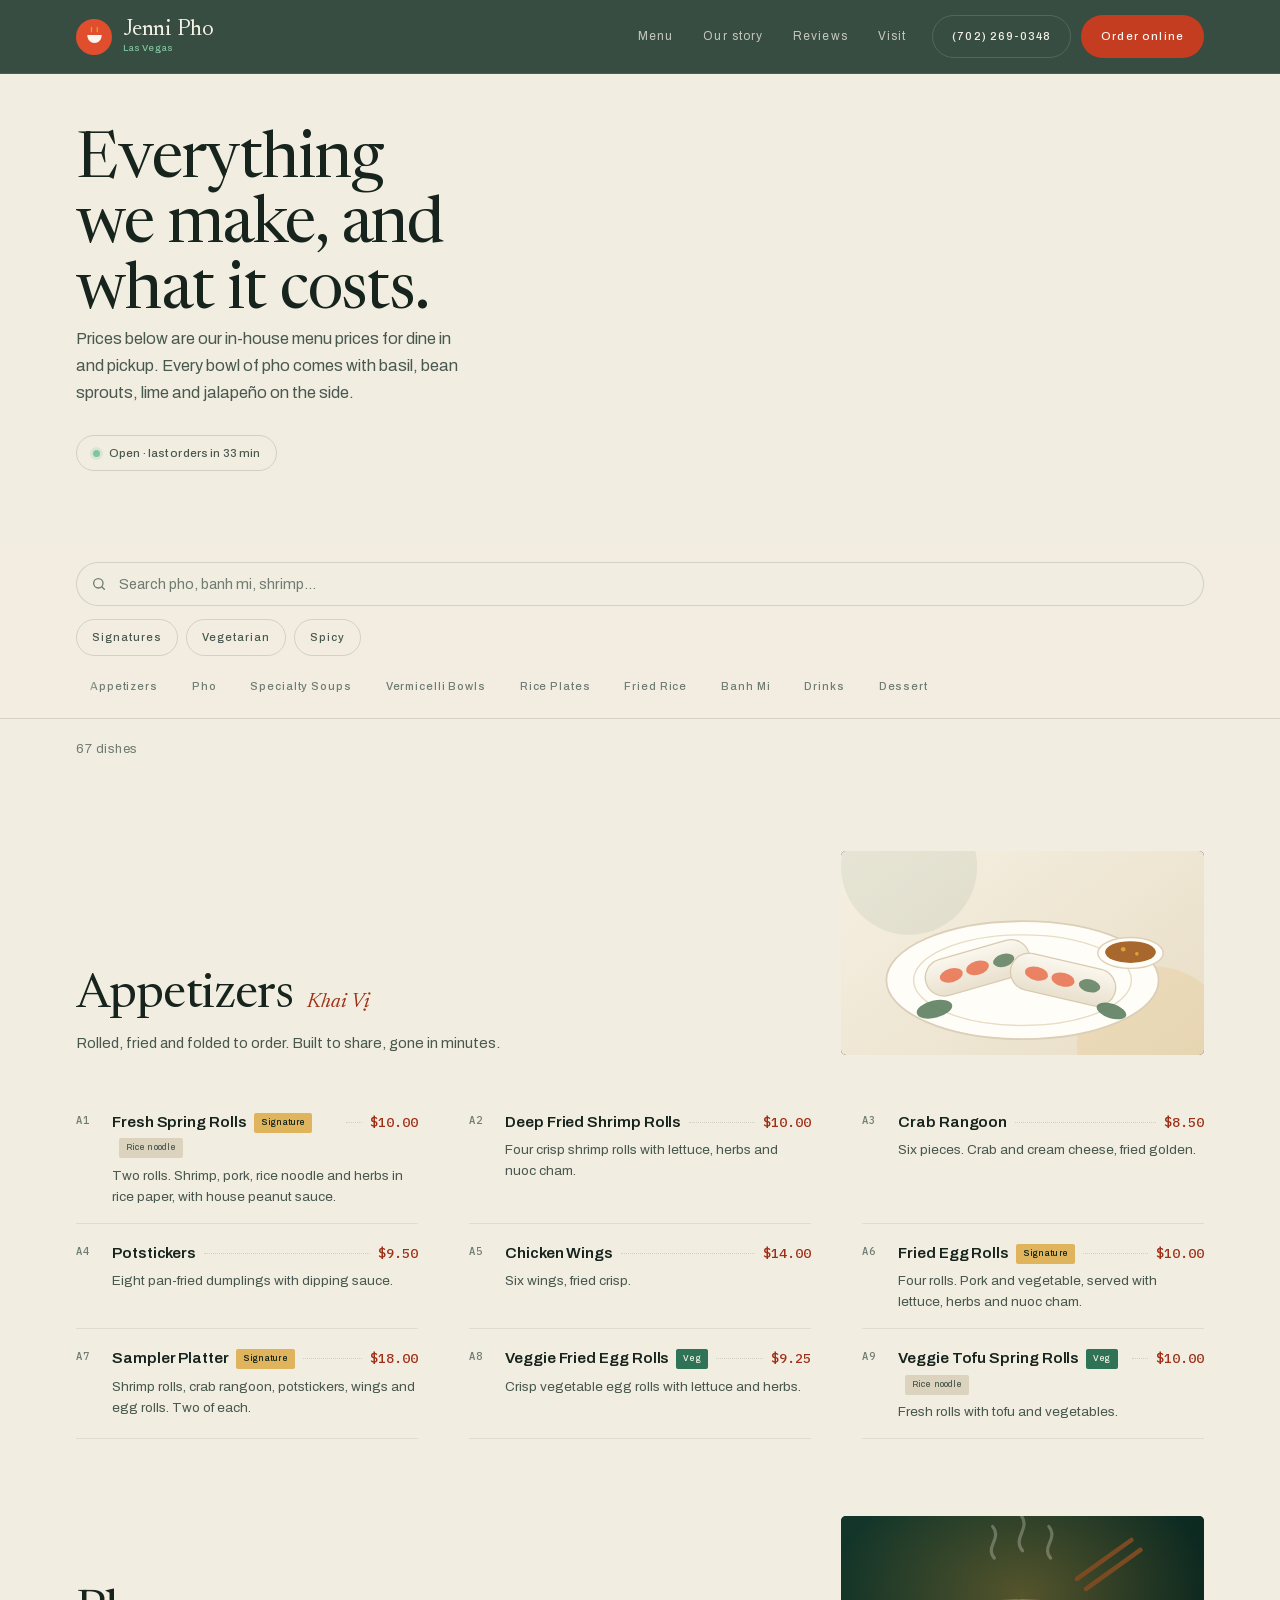
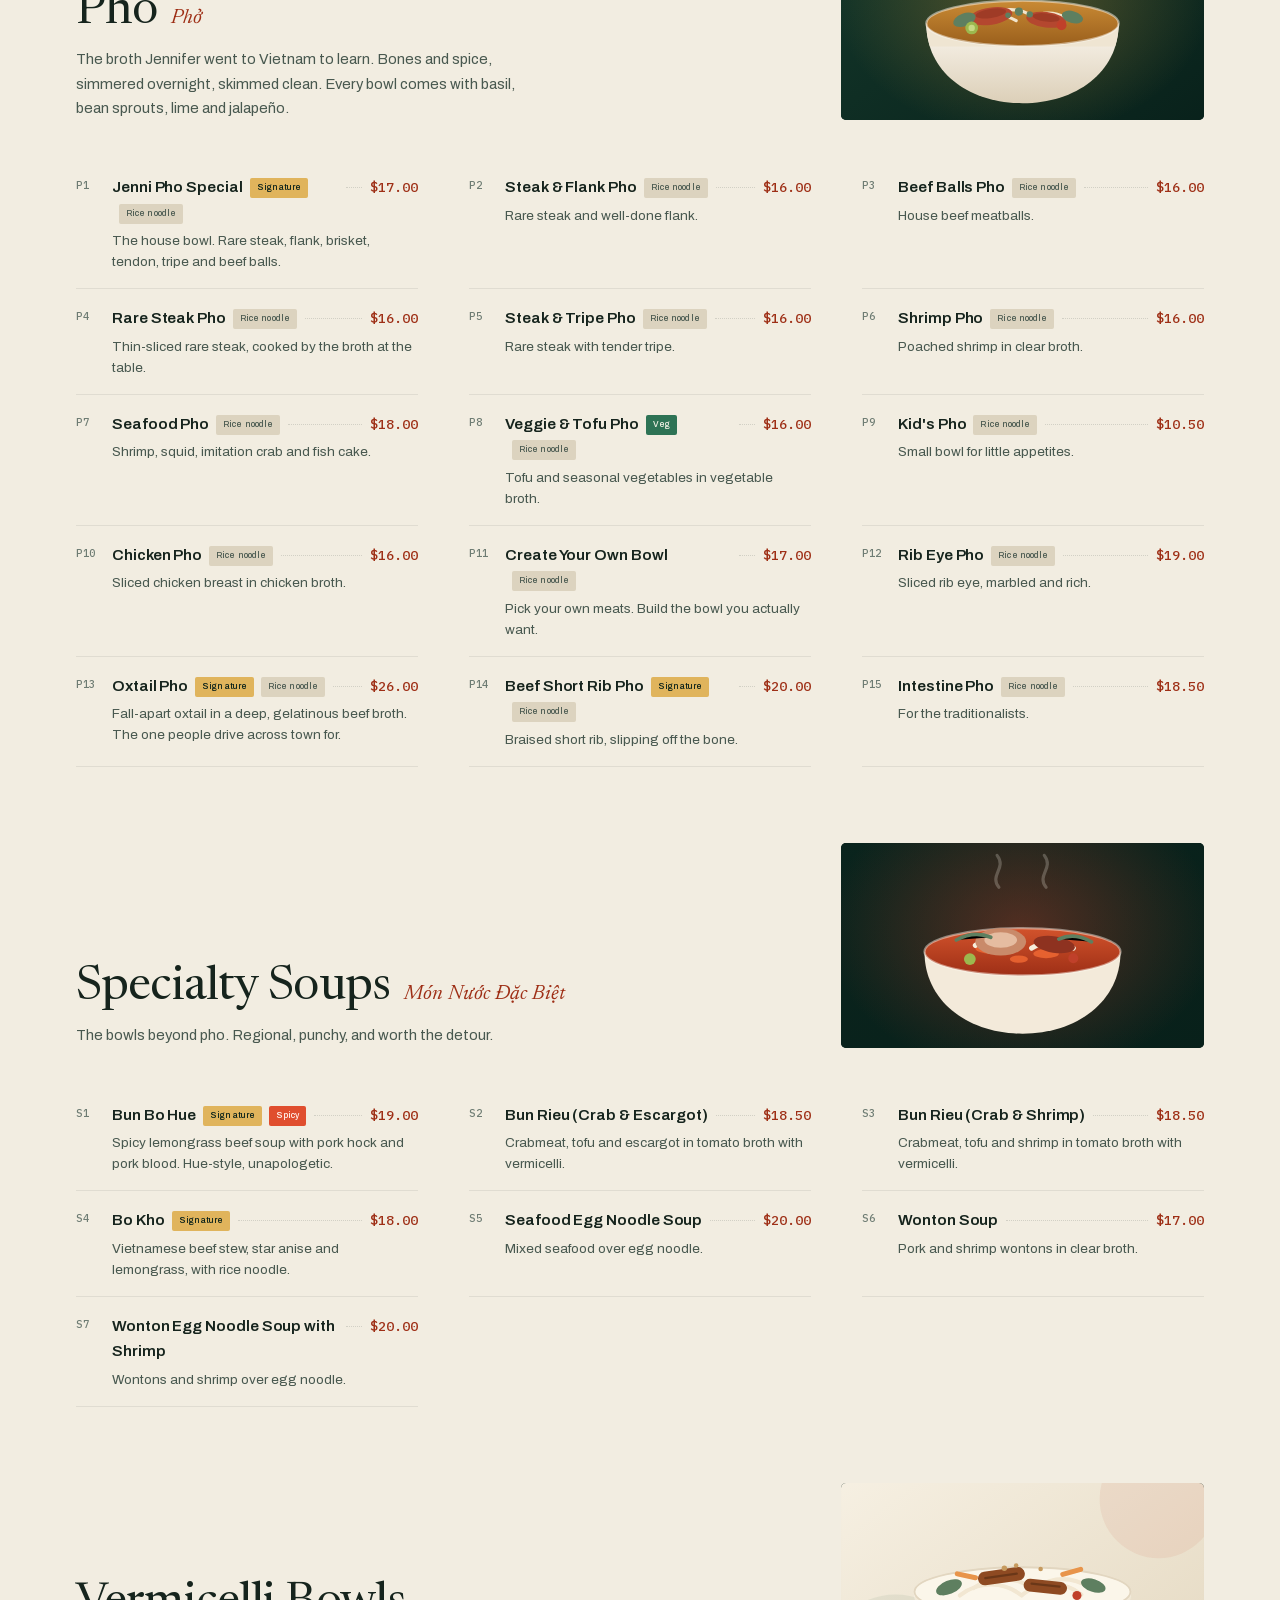
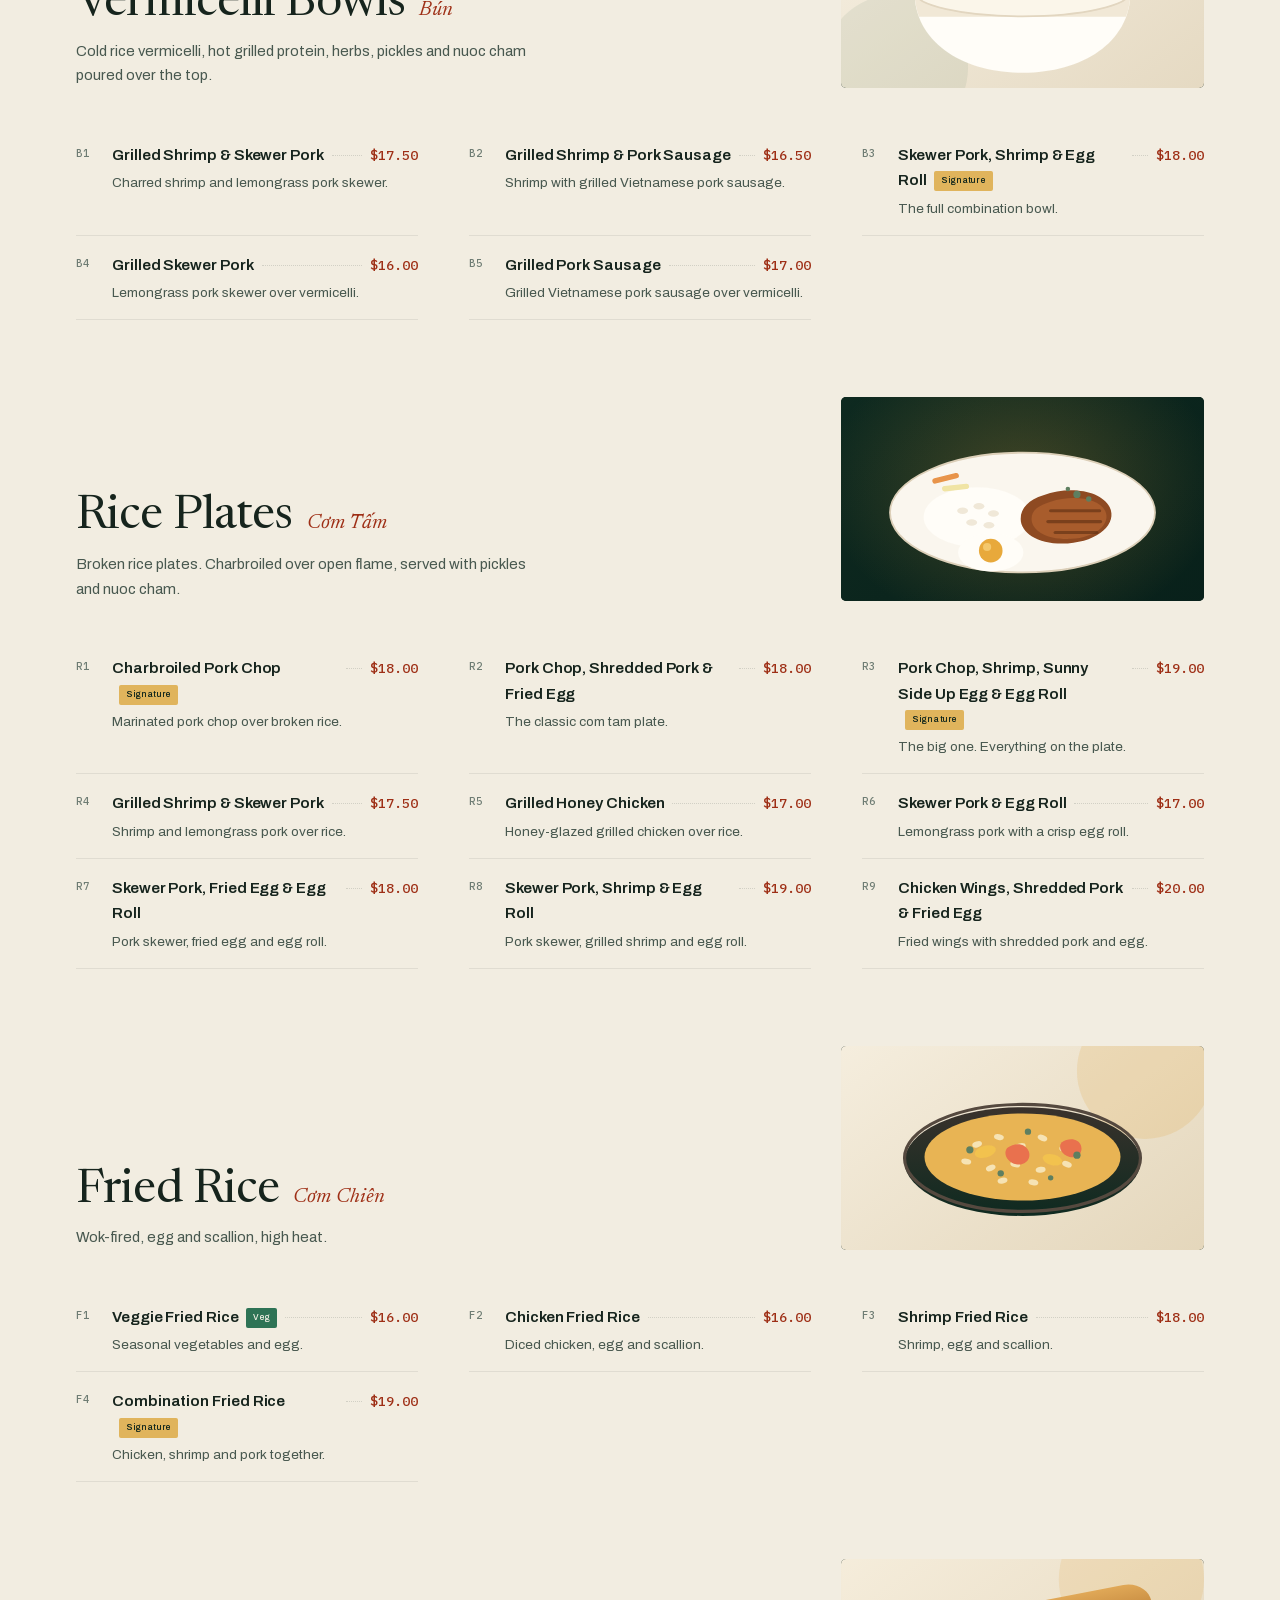
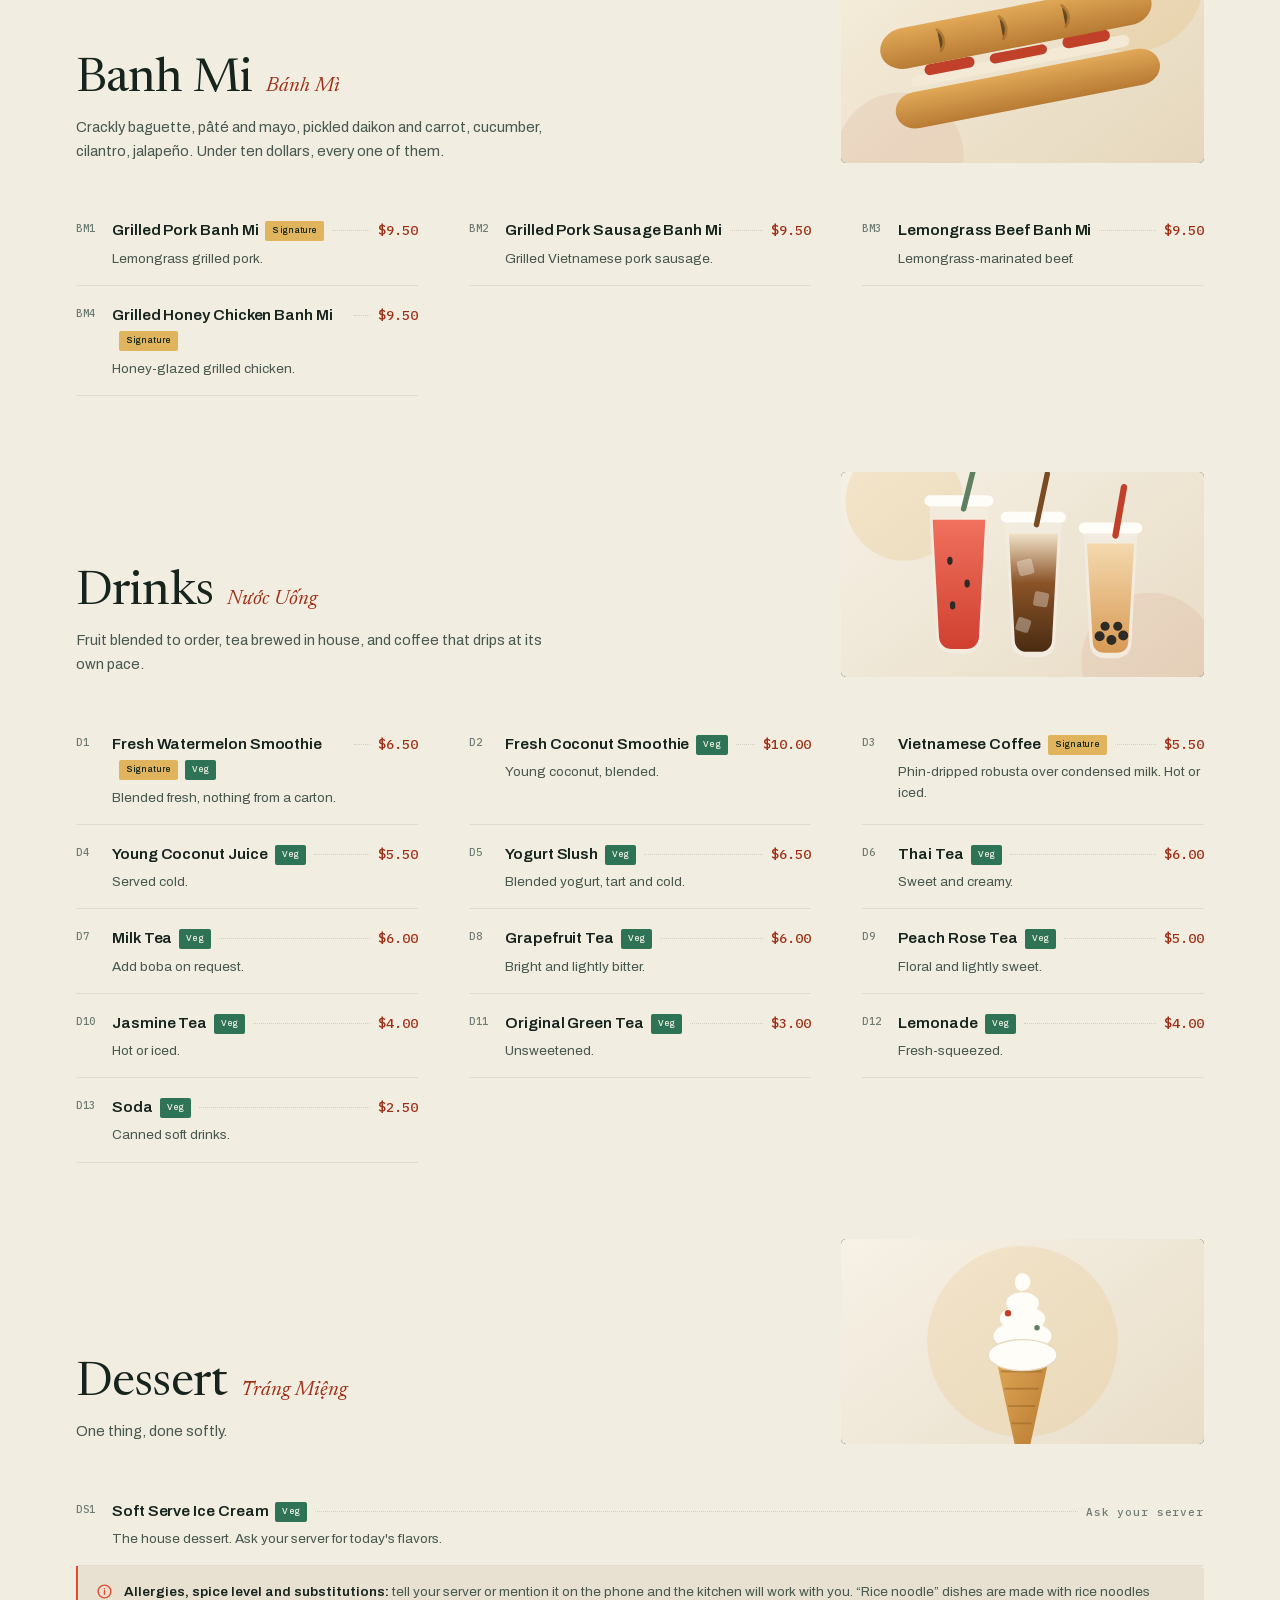
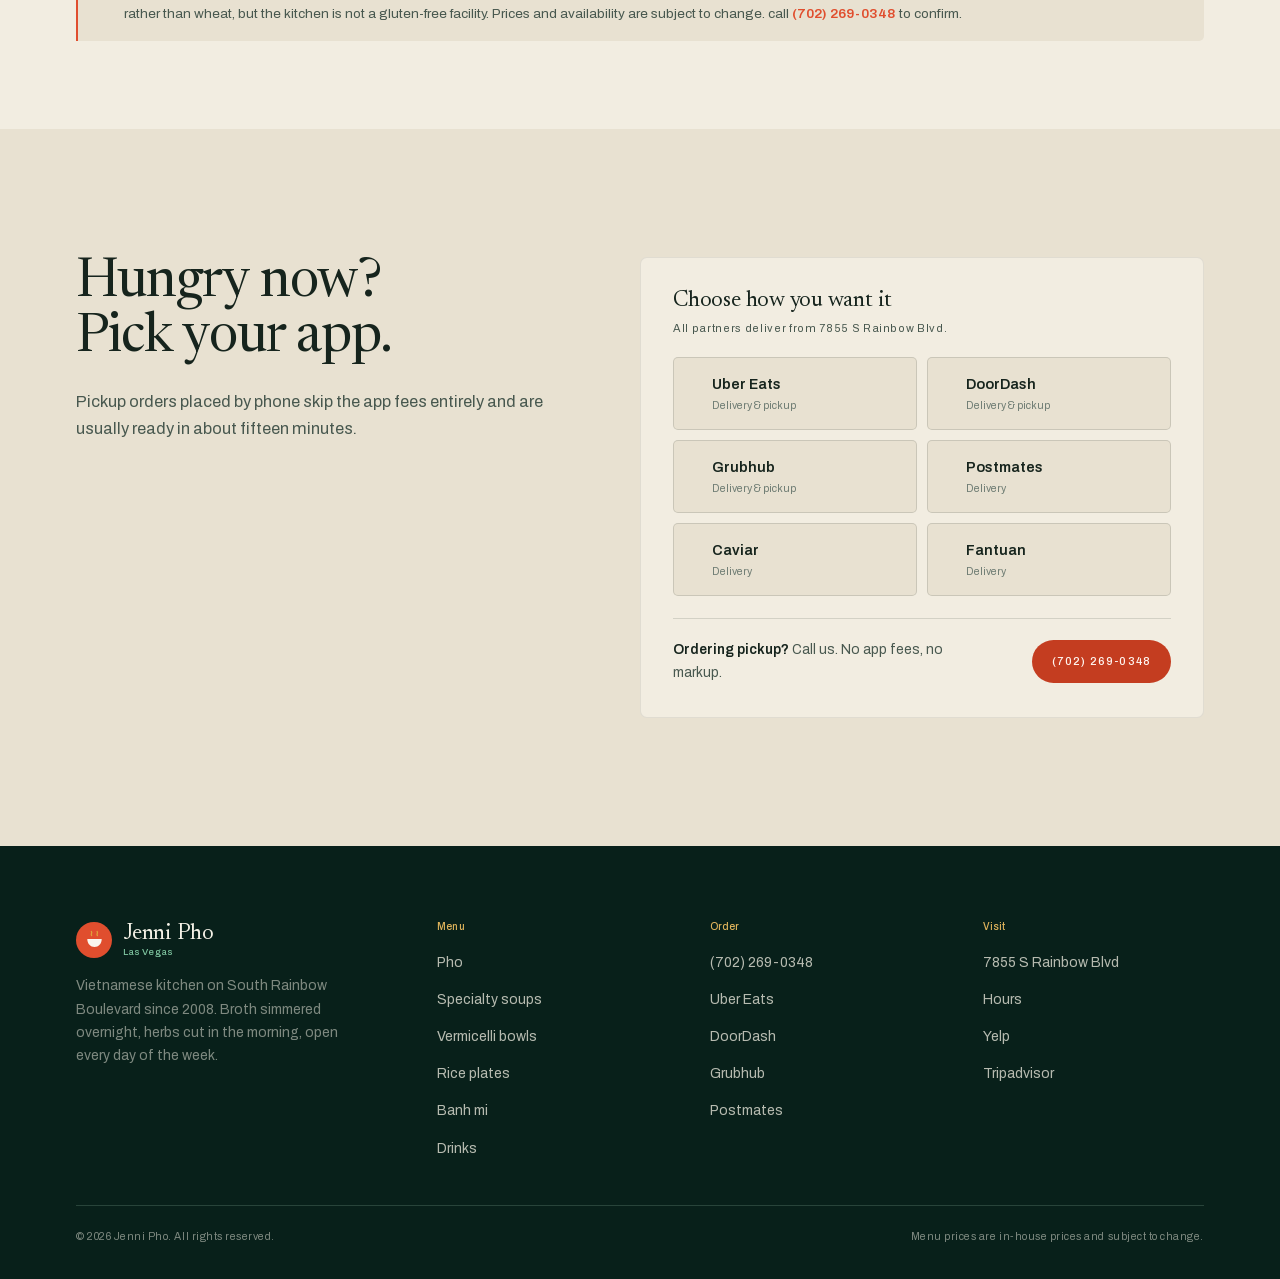
==== commit 51802e90: "Strip the generated-page tells from the design Applies the frontend-design skill in /mnt/skills/publ" ====
--- a/menu.html
+++ b/menu.html
@@ -63,7 +63,6 @@
   <section class="section section--tight" style="padding-top:calc(var(--header-h) + 56px)">
     <div class="shell">
       <div class="section-head" style="margin-bottom:28px">
-        <p class="eyebrow">The full menu</p>
         <h2 style="font-size:clamp(2.4rem,6vw,4rem)">Everything we make, and what it costs.</h2>
         <p>
           Prices below are our in-house menu prices for dine in and pickup. Every bowl
@@ -134,8 +133,7 @@
   <section class="section section--paper2" id="order" style="margin-top:clamp(56px,7vw,88px)">
     <div class="shell">
       <div class="order-grid">
-        <div class="reveal">
-          <p class="eyebrow">Order online</p>
+        <div>
           <h2 style="font-size:clamp(2.1rem,4.6vw,3.35rem);margin-bottom:22px">
             Hungry now? Pick your app.
           </h2>
@@ -145,7 +143,7 @@
           </p>
         </div>
 
-        <div class="order-panel reveal d1">
+        <div class="order-panel">
           <h3>Choose how you want it</h3>
           <p>All partners deliver from 7855 S Rainbow Blvd.</p>
           <div class="partners" data-partners></div>
--- a/assets/css/site.css
+++ b/assets/css/site.css
@@ -96,7 +96,7 @@
   position: absolute; left: 12px; top: -60px; z-index: 200;
   background: var(--jade-800); color: var(--on-jade);
   padding: 11px 18px; border-radius: var(--r-md);
-  font-family: var(--mono); font-size: 12px; letter-spacing: 0.06em;
+  font-family: var(--sans); font-size: 12px; letter-spacing: 0.06em;
   transition: top 0.2s var(--ease);
 }
 .skip-link:focus { top: 12px; }
@@ -117,18 +117,6 @@
 p { margin: 0 0 1.05em; }
 p:last-child { margin-bottom: 0; }
 
-.eyebrow {
-  font-family: var(--mono);
-  font-size: 11.5px; font-weight: 500;
-  letter-spacing: 0.19em; text-transform: uppercase;
-  color: var(--chilli-ink);
-  display: flex; align-items: center; gap: 11px;
-  margin: 0 0 20px;
-}
-.eyebrow::before {
-  content: ""; width: 26px; height: 1px;
-  background: currentColor; opacity: 0.55; flex: none;
-}
 .lead { font-size: clamp(1.12rem, 1.7vw, 1.34rem); line-height: 1.5; color: var(--text); }
 
 /* ---------- Layout ---------- */
@@ -151,14 +139,13 @@
 .btn {
   display: inline-flex; align-items: center; gap: 9px;
   padding: 15px 26px;
-  font-family: var(--mono); font-size: 12.5px; font-weight: 500;
-  letter-spacing: 0.1em; text-transform: uppercase;
+  font-family: var(--sans); font-size: 12.5px; font-weight: 500;
+  letter-spacing: 0.1em;
   border-radius: 999px; border: 1px solid transparent;
   cursor: pointer; white-space: nowrap;
   transition: background-color 0.28s var(--ease), color 0.28s var(--ease),
               border-color 0.28s var(--ease), transform 0.28s var(--ease-out);
 }
-.btn:hover { transform: translateY(-2px); }
 .btn--primary { background: var(--chilli-btn); color: #FFF6F1; }
 .btn--primary:hover { background: var(--chilli-ink); }
 .btn--ghost { border-color: var(--line); color: var(--text); background: transparent; }
@@ -205,14 +192,13 @@
 .brand__text { display: flex; flex-direction: column; line-height: 1; }
 .brand__name { font-family: var(--display); font-size: 1.4rem; letter-spacing: -0.01em; }
 .brand__sub {
-  font-family: var(--mono); font-size: 9.5px; font-weight: 500;
-  letter-spacing: 0.22em; text-transform: uppercase;
+  font-family: var(--sans); font-size: 9.5px; font-weight: 500;
+  letter-spacing: 0.01em;
   color: var(--jade-300); margin-top: 3px;
 }
 .nav { display: flex; gap: 30px; }
 .nav a {
-  font-family: var(--mono); font-size: 12px; letter-spacing: 0.09em;
-  text-transform: uppercase; color: var(--on-jade-2);
+  font-family: var(--sans); font-size: 12px; letter-spacing: 0.09em; color: var(--on-jade-2);
   transition: color 0.22s var(--ease);
 }
 .nav a:hover { color: var(--gold); }
@@ -274,8 +260,8 @@
 .hero__copy { min-width: 0; }
 .hero__status {
   display: inline-flex; align-items: center; gap: 9px;
-  font-family: var(--mono); font-size: 11.5px; font-weight: 500;
-  letter-spacing: 0.13em; text-transform: uppercase;
+  font-family: var(--sans); font-size: 11.5px; font-weight: 500;
+  letter-spacing: 0.01em;
   color: var(--on-jade-2);
   border: 1px solid var(--jade-line); border-radius: 999px;
   padding: 8px 16px; margin: 0 0 30px;
@@ -299,15 +285,15 @@
   border-top: 1px solid var(--jade-line); padding-top: 24px;
 }
 .hero__fact dt {
-  font-family: var(--mono); font-size: 10px; font-weight: 500;
-  letter-spacing: 0.17em; text-transform: uppercase;
+  font-family: var(--sans); font-size: 10px; font-weight: 500;
+  letter-spacing: 0.01em;
   color: var(--gold); margin-bottom: 8px;
 }
 .hero__fact dd {
   margin: 0; font-family: var(--display); font-size: 1.32rem; line-height: 1.15;
 }
 .hero__fact dd small {
-  display: block; font-family: var(--mono); font-size: 11px;
+  display: block; font-family: var(--sans); font-size: 11px;
   letter-spacing: 0.03em; color: var(--on-jade-3); margin-top: 5px;
 }
 
@@ -317,9 +303,9 @@
   animation: spin 58s linear infinite;
 }
 .hero__ring text {
-  font-family: var(--mono); font-size: 4.6px;
-  letter-spacing: 0.26em; text-transform: uppercase;
-  fill: var(--jade-300); opacity: 0.75;
+  font-family: var(--display); font-style: italic;
+  font-size: 5.4px; letter-spacing: 0.1em;
+  fill: var(--jade-300); opacity: 0.8;
 }
 @keyframes spin { to { transform: rotate(360deg); } }
 
@@ -356,8 +342,8 @@
 .marquee__track { display: flex; width: max-content; animation: slide 42s linear infinite; }
 .marquee__group { display: flex; flex: none; }
 .marquee__item {
-  font-family: var(--mono); font-size: 11.5px; font-weight: 500;
-  letter-spacing: 0.2em; text-transform: uppercase;
+  font-family: var(--sans); font-size: 11.5px; font-weight: 500;
+  letter-spacing: 0.2em;
   padding-inline: 30px; white-space: nowrap;
   display: flex; align-items: center; gap: 30px;
 }
@@ -387,8 +373,8 @@
   font-variant-numeric: tabular-nums;
 }
 .story__badge span {
-  font-family: var(--mono); font-size: 10px; font-weight: 500;
-  letter-spacing: 0.16em; text-transform: uppercase;
+  font-family: var(--sans); font-size: 10px; font-weight: 500;
+  letter-spacing: 0.01em;
   color: var(--on-jade-2); line-height: 1.5;
 }
 .story__body p { color: var(--text-2); }
@@ -401,8 +387,7 @@
   display: block; margin-bottom: 2px;
 }
 .story__sign span {
-  font-family: var(--mono); font-size: 11px; letter-spacing: 0.11em;
-  text-transform: uppercase; color: var(--text-3);
+  font-family: var(--sans); font-size: 11px; letter-spacing: 0.01em; color: var(--text-3);
 }
 
 /* ---------- Aromatics ---------- */
@@ -438,8 +423,8 @@
 }
 .spice:hover .spice__art { color: var(--jade-200); }
 .spice__vi {
-  font-family: var(--mono); font-size: 10.5px; font-weight: 500;
-  letter-spacing: 0.15em; text-transform: uppercase; color: var(--jade-300);
+  font-family: var(--sans); font-size: 10.5px; font-weight: 500;
+  letter-spacing: 0.01em; color: var(--jade-300);
 }
 .spice__name { font-family: var(--display); font-size: 1.28rem; font-weight: 400; }
 .spice__note { font-size: 13.4px; line-height: 1.56; color: var(--on-jade-2); margin: 0; }
@@ -455,8 +440,8 @@
   color: var(--gold); line-height: 1; font-variant-numeric: tabular-nums;
 }
 .stage__what {
-  font-family: var(--mono); font-size: 11.5px; font-weight: 500;
-  letter-spacing: 0.12em; text-transform: uppercase; color: var(--on-jade);
+  font-family: var(--sans); font-size: 11.5px; font-weight: 500;
+  letter-spacing: 0.01em; color: var(--on-jade);
 }
 .stage__note { font-size: 13.4px; color: var(--on-jade-3); margin: 0; line-height: 1.55; }
 
@@ -469,17 +454,9 @@
   display: flex; flex-direction: column;
   background: var(--bone); border: 1px solid var(--line-2);
   border-radius: var(--r-lg); overflow: hidden;
-  transition: transform 0.5s var(--ease-out), box-shadow 0.5s var(--ease),
-              border-color 0.4s var(--ease);
-}
-.sig-card:hover {
-  transform: translateY(-6px);
-  border-color: var(--line);
-  box-shadow: 0 26px 50px -30px rgba(8, 32, 26, 0.45);
 }
 .sig-card__media { aspect-ratio: 5 / 4; overflow: hidden; background: var(--jade-900); }
-.sig-card__media > * { width: 100%; height: 100%; object-fit: cover; transition: transform 0.75s var(--ease-out); }
-.sig-card:hover .sig-card__media > * { transform: scale(1.05); }
+.sig-card__media > * { width: 100%; height: 100%; object-fit: cover; }
 .sig-card__body { padding: 22px 22px 25px; display: flex; flex-direction: column; flex: 1; }
 .sig-card__top { display: flex; align-items: baseline; gap: 14px; margin-bottom: 9px; }
 .sig-card__top h3 { flex: 1; }
@@ -494,7 +471,7 @@
   display: flex; align-items: flex-end; justify-content: space-between;
   gap: 30px; flex-wrap: wrap; margin-bottom: clamp(36px, 5vw, 58px);
 }
-.reviews__top .section-head { margin-bottom: 0; max-width: 19ch; flex: 1 1 520px; }
+.reviews__top .section-head { margin-bottom: 0; max-width: 620px; flex: 1 1 560px; }
 .reviews__top .section-head h2 { font-size: clamp(2.3rem, 4.4vw, 3.6rem); }
 .score {
   display: flex; align-items: center; gap: 18px;
@@ -517,13 +494,6 @@
   display: flex; flex-direction: column;
   padding: 28px 26px; border: 1px solid var(--jade-line);
   border-radius: var(--r-lg); background: rgba(244, 241, 230, 0.035);
-  transition: background-color 0.35s var(--ease), transform 0.45s var(--ease-out),
-              border-color 0.35s var(--ease);
-}
-.review:hover {
-  background: rgba(244, 241, 230, 0.07);
-  border-color: rgba(168, 210, 186, 0.34);
-  transform: translateY(-4px);
 }
 .review__head { display: flex; align-items: center; gap: 12px; margin-bottom: 18px; }
 .review__avatar {
@@ -534,10 +504,10 @@
 }
 .review__who { display: flex; flex-direction: column; gap: 2px; min-width: 0; }
 .review__name { font-size: 14.4px; font-weight: 600; color: var(--on-jade); }
-.review__cred { font-family: var(--mono); font-size: 10.5px; color: var(--on-jade-3); }
+.review__cred { font-family: var(--sans); font-size: 10.5px; color: var(--on-jade-3); }
 .review__stars { display: flex; gap: 3px; margin-bottom: 14px; }
 .review__stars svg { width: 14px; height: 14px; color: var(--gold); }
-.review__title {
+.section--dark .review__title {
   font-family: var(--display); font-size: 1.32rem; font-weight: 400;
   color: var(--gold); margin-bottom: 11px; line-height: 1.15;
 }
@@ -545,7 +515,7 @@
 .review__foot {
   display: flex; flex-direction: column; align-items: flex-start; gap: 4px;
   margin-top: 20px; padding-top: 16px; border-top: 1px solid var(--jade-line);
-  font-family: var(--mono); font-size: 10.5px; letter-spacing: 0.04em;
+  font-family: var(--sans); font-size: 10.5px; letter-spacing: 0.04em;
   color: var(--on-jade-3);
 }
 .review__foot a { color: var(--jade-300); transition: color 0.22s var(--ease); }
@@ -561,15 +531,14 @@
   position: relative; overflow: hidden; margin: 0;
   border-radius: var(--r-md); background: var(--jade-900);
 }
-.gal > img, .gal > svg { width: 100%; height: 100%; object-fit: cover; transition: transform 0.8s var(--ease-out); }
-.gal:hover > img, .gal:hover > svg { transform: scale(1.05); }
+.gal > img, .gal > svg { width: 100%; height: 100%; object-fit: cover; }
 .gal--wide { grid-column: span 2; }
 .gal--tall { grid-row: span 2; }
 .gal figcaption {
   position: absolute; left: 0; right: 0; bottom: 0;
   padding: 26px 16px 13px;
-  font-family: var(--mono); font-size: 10.5px; font-weight: 500;
-  letter-spacing: 0.1em; text-transform: uppercase; color: #F4F1E6;
+  font-family: var(--sans); font-size: 10.5px; font-weight: 500;
+  letter-spacing: 0.1em; color: #F4F1E6;
   background: linear-gradient(transparent, rgba(8, 32, 26, 0.86));
 }
 
@@ -585,7 +554,7 @@
 }
 .order-panel h3 { margin-bottom: 6px; }
 .order-panel > p {
-  font-family: var(--mono); font-size: 11px; letter-spacing: 0.06em;
+  font-family: var(--sans); font-size: 11px; letter-spacing: 0.06em;
   color: var(--text-3); margin-bottom: 20px;
 }
 .partners { display: grid; grid-template-columns: repeat(auto-fit, minmax(190px, 1fr)); gap: 10px; }
@@ -596,11 +565,11 @@
   transition: border-color 0.28s var(--ease), transform 0.28s var(--ease-out),
               background-color 0.28s var(--ease);
 }
-.partner:hover { border-color: var(--text); transform: translateY(-2px); background: var(--bone); }
+.partner:hover { border-color: var(--text); background: var(--bone); }
 .partner__dot { width: 9px; height: 9px; border-radius: 50%; flex: none; }
 .partner__text { display: flex; flex-direction: column; flex: 1; min-width: 0; }
 .partner__name { font-size: 14.4px; font-weight: 600; }
-.partner__note { font-family: var(--mono); font-size: 10.5px; color: var(--text-3); }
+.partner__note { font-family: var(--sans); font-size: 10.5px; color: var(--text-3); }
 .partner__arw { color: var(--text-3); flex: none; transition: transform 0.28s var(--ease-out); }
 .partner:hover .partner__arw { transform: translateX(3px); }
 
@@ -626,8 +595,8 @@
   gap: clamp(28px, 4vw, 56px);
 }
 .visit-grid h3 {
-  font-family: var(--mono); font-size: 11.5px; font-weight: 500;
-  letter-spacing: 0.16em; text-transform: uppercase;
+  font-family: var(--sans); font-size: 11.5px; font-weight: 500;
+  letter-spacing: 0.01em;
   color: var(--gold); margin-bottom: 18px;
 }
 .hours-table { width: 100%; border-collapse: collapse; font-size: 14.2px; }
@@ -639,8 +608,8 @@
 .hours-table tr.is-today th, .hours-table tr.is-today td { color: var(--gold); }
 .contact-list { list-style: none; margin: 0; padding: 0; display: grid; gap: 17px; }
 .contact-list dt, .contact-list .hl {
-  font-family: var(--mono); font-size: 10px; font-weight: 500;
-  letter-spacing: 0.17em; text-transform: uppercase;
+  font-family: var(--sans); font-size: 10px; font-weight: 500;
+  letter-spacing: 0.01em;
   color: var(--jade-300); display: block; margin-bottom: 4px;
 }
 .contact-list li > span:last-child, .contact-list a { color: var(--on-jade); font-size: 15px; }
@@ -652,7 +621,7 @@
 .map-card svg { width: 100%; height: 100%; display: block; }
 .map-card__label {
   position: absolute; left: 0; right: 0; bottom: 0; padding: 22px 18px 15px;
-  font-family: var(--mono); font-size: 11px; letter-spacing: 0.05em;
+  font-family: var(--sans); font-size: 11px; letter-spacing: 0.05em;
   color: var(--on-jade); background: linear-gradient(transparent, rgba(8, 32, 26, 0.9));
   display: flex; justify-content: space-between; align-items: flex-end; gap: 12px; flex-wrap: wrap;
 }
@@ -683,8 +652,8 @@
 }
 .footer__brand p { color: var(--on-jade-3); font-size: 14px; max-width: 34ch; margin-top: 16px; }
 .footer h4 {
-  font-family: var(--mono); font-size: 10px; font-weight: 500;
-  letter-spacing: 0.17em; text-transform: uppercase;
+  font-family: var(--sans); font-size: 10px; font-weight: 500;
+  letter-spacing: 0.01em;
   color: var(--gold); margin-bottom: 15px;
 }
 .footer ul { list-style: none; margin: 0; padding: 0; display: grid; gap: 10px; }
@@ -693,7 +662,7 @@
 .footer__bottom {
   border-top: 1px solid var(--jade-line); padding-top: 22px;
   display: flex; justify-content: space-between; gap: 16px; flex-wrap: wrap;
-  font-family: var(--mono); font-size: 10.5px; letter-spacing: 0.05em;
+  font-family: var(--sans); font-size: 10.5px; letter-spacing: 0.05em;
   color: var(--on-jade-3);
 }
 
@@ -733,8 +702,8 @@
 
 .chips { display: flex; gap: 8px; flex-wrap: wrap; align-items: center; }
 .chip {
-  font-family: var(--mono); font-size: 11px; font-weight: 500;
-  letter-spacing: 0.09em; text-transform: uppercase;
+  font-family: var(--sans); font-size: 11px; font-weight: 500;
+  letter-spacing: 0.09em;
   padding: 8px 15px; border-radius: 999px;
   border: 1px solid var(--line); background: transparent;
   color: var(--text-2); cursor: pointer;
@@ -751,8 +720,8 @@
 }
 .cat-rail::-webkit-scrollbar { display: none; }
 .cat-rail a {
-  font-family: var(--mono); font-size: 11px; font-weight: 500;
-  letter-spacing: 0.08em; text-transform: uppercase;
+  font-family: var(--sans); font-size: 11px; font-weight: 500;
+  letter-spacing: 0.08em;
   padding: 8px 14px; border-radius: 999px; white-space: nowrap;
   color: var(--text-3); transition: background-color 0.24s var(--ease), color 0.24s var(--ease);
 }
@@ -799,12 +768,12 @@
   flex: none; font-family: var(--mono); font-size: 13.4px; font-weight: 500;
   color: var(--chilli-ink); font-variant-numeric: tabular-nums;
 }
-.menu-row__price.is-note { font-size: 11px; color: var(--text-3); text-transform: uppercase; letter-spacing: 0.08em; }
+.menu-row__price.is-note { font-size: 11px; color: var(--text-3); letter-spacing: 0.08em; }
 .menu-row__desc { font-size: 13.6px; line-height: 1.55; color: var(--text-2); margin: 5px 0 0; }
 
 .tag {
-  display: inline-block; margin-left: 7px; font-family: var(--mono);
-  font-size: 8.5px; font-weight: 500; letter-spacing: 0.12em; text-transform: uppercase;
+  display: inline-block; margin-left: 7px; font-family: var(--sans);
+  font-size: 8.5px; font-weight: 500; letter-spacing: 0.01em;
   padding: 3px 7px; border-radius: 2px; vertical-align: middle;
   background: var(--bone-3); color: var(--text-2);
 }
@@ -824,11 +793,20 @@
   background-image: url("data:image/svg+xml,%3Csvg xmlns='http://www.w3.org/2000/svg' width='200' height='200'%3E%3Cfilter id='g'%3E%3CfeTurbulence type='fractalNoise' baseFrequency='0.8' numOctaves='4' stitchTiles='stitch'/%3E%3C/filter%3E%3Crect width='200' height='200' filter='url(%23g)'/%3E%3C/svg%3E");
 }
 
-.reveal { opacity: 0; transform: translateY(20px); transition: opacity 0.75s var(--ease-out), transform 0.75s var(--ease-out); }
-.reveal.is-in { opacity: 1; transform: none; }
-.d1 { transition-delay: 0.08s; }
-.d2 { transition-delay: 0.16s; }
-.d3 { transition-delay: 0.24s; }
+.reveal { opacity: 1; transform: none; }
+
+/* The page loads once, and the hero states itself. Everything below it
+   is simply there when you arrive: no fade-up on every section. */
+@keyframes hero-in {
+  from { opacity: 0; transform: translateY(14px); }
+  to   { opacity: 1; transform: none; }
+}
+.hero__status { animation: hero-in 0.7s var(--ease-out) both; }
+.hero h1      { animation: hero-in 0.9s var(--ease-out) 0.08s both; }
+.hero__lede   { animation: hero-in 0.9s var(--ease-out) 0.18s both; }
+.hero__actions{ animation: hero-in 0.9s var(--ease-out) 0.26s both; }
+.hero__facts  { animation: hero-in 0.9s var(--ease-out) 0.34s both; }
+.hero__art    { animation: hero-in 1.1s var(--ease-out) 0.2s both; }
 
 .media { width: 100%; height: 100%; object-fit: cover; }
 
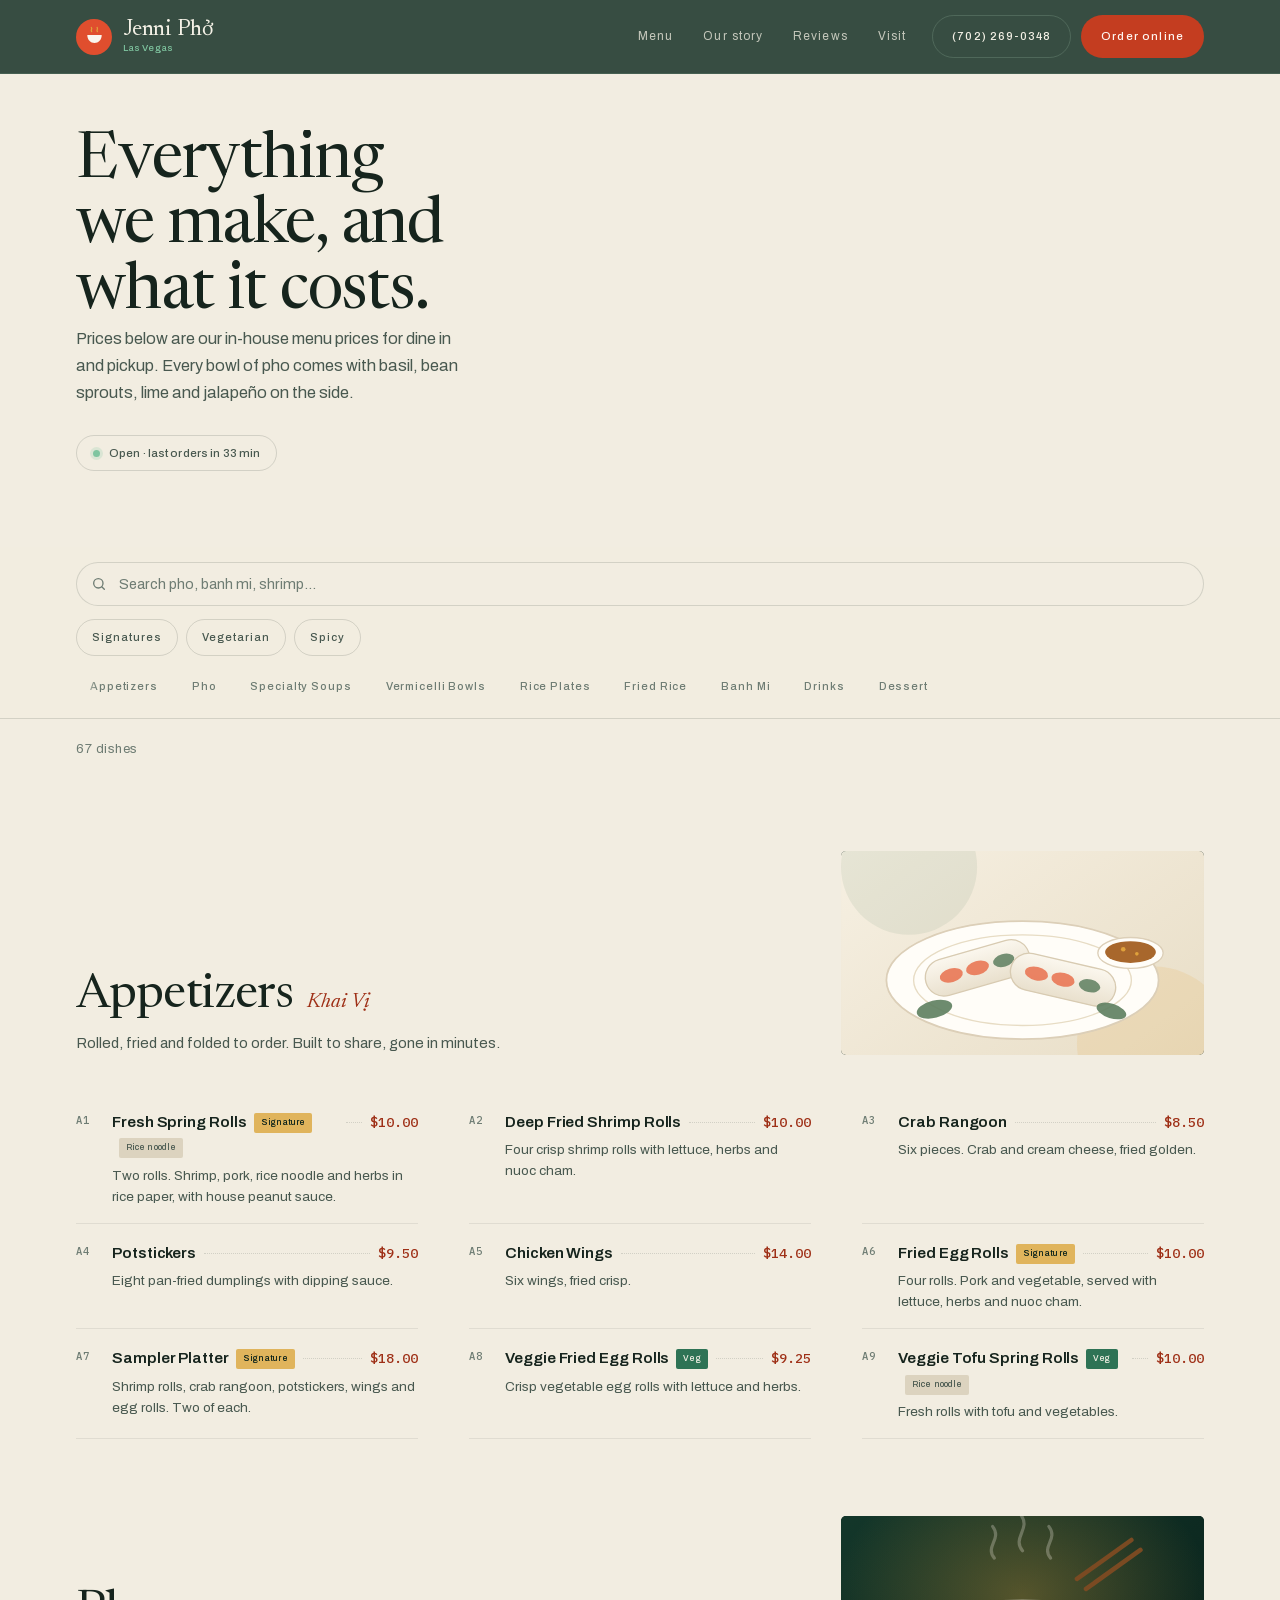
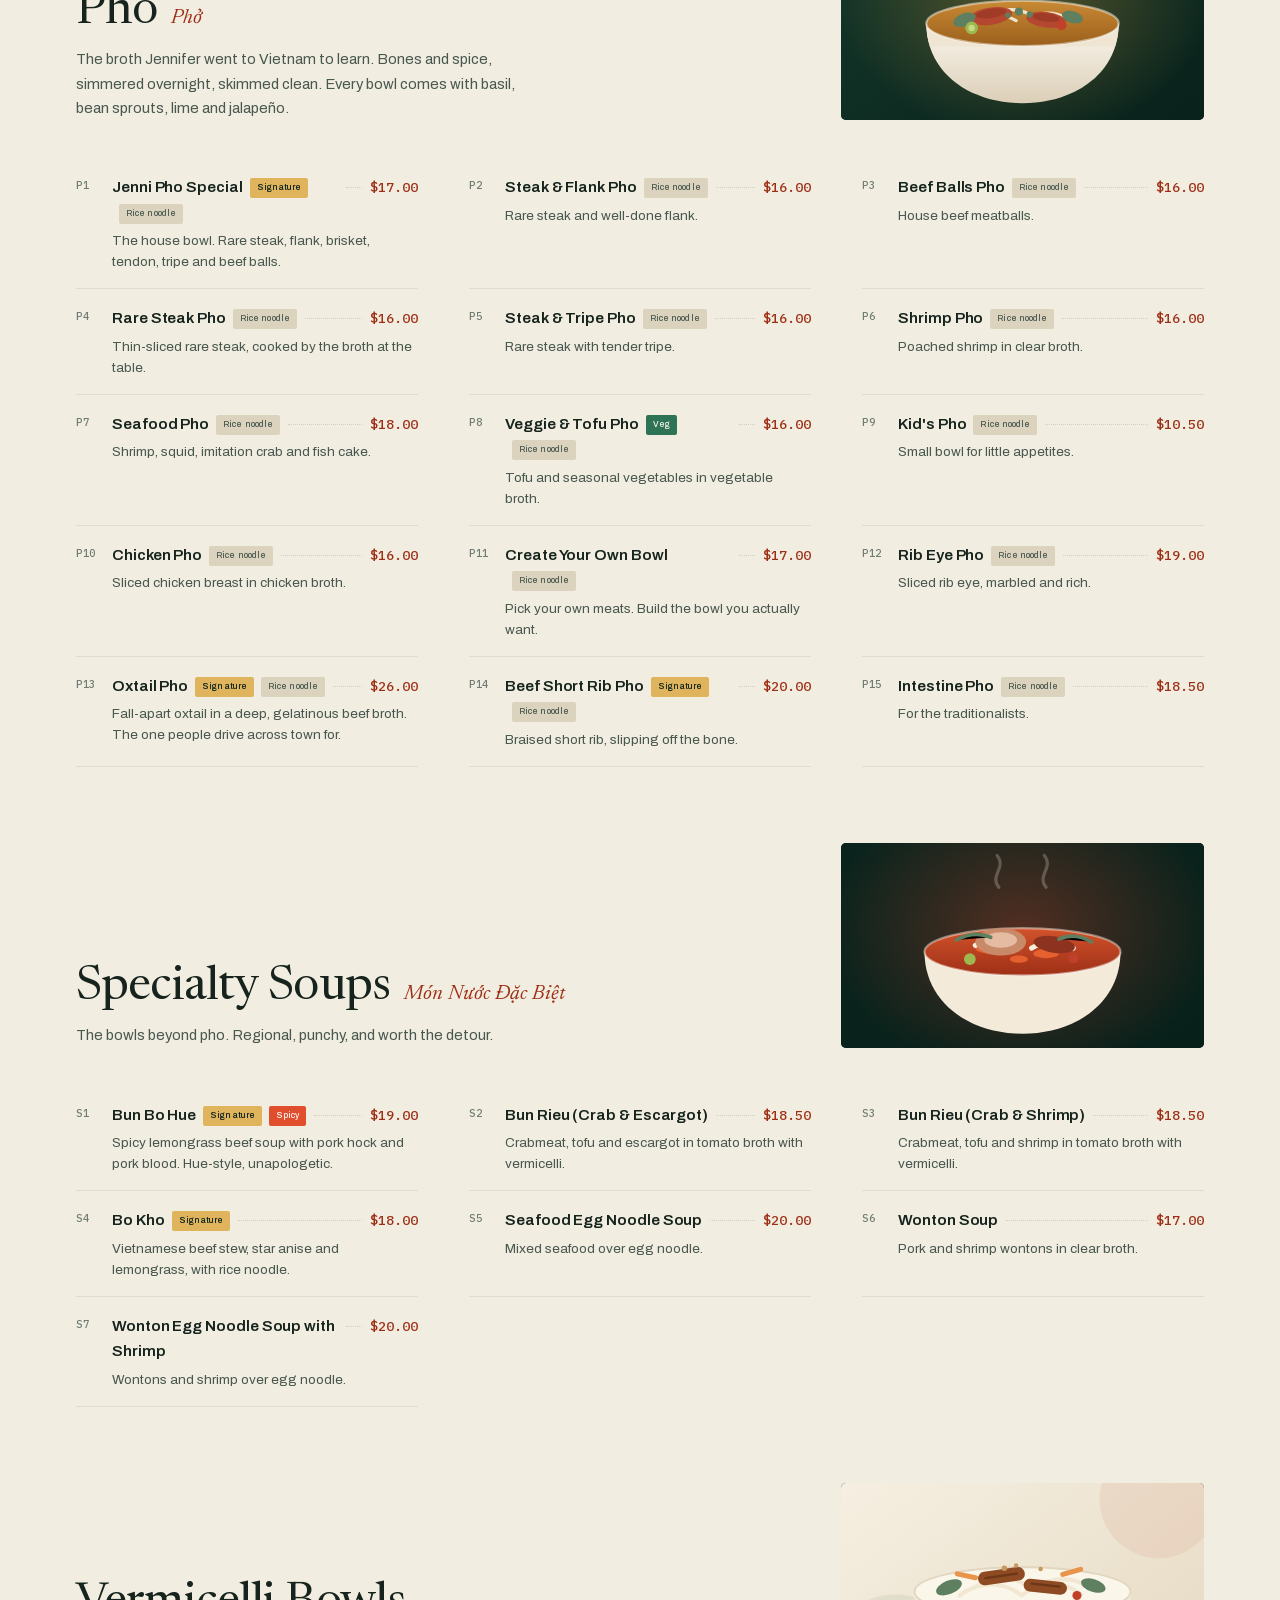
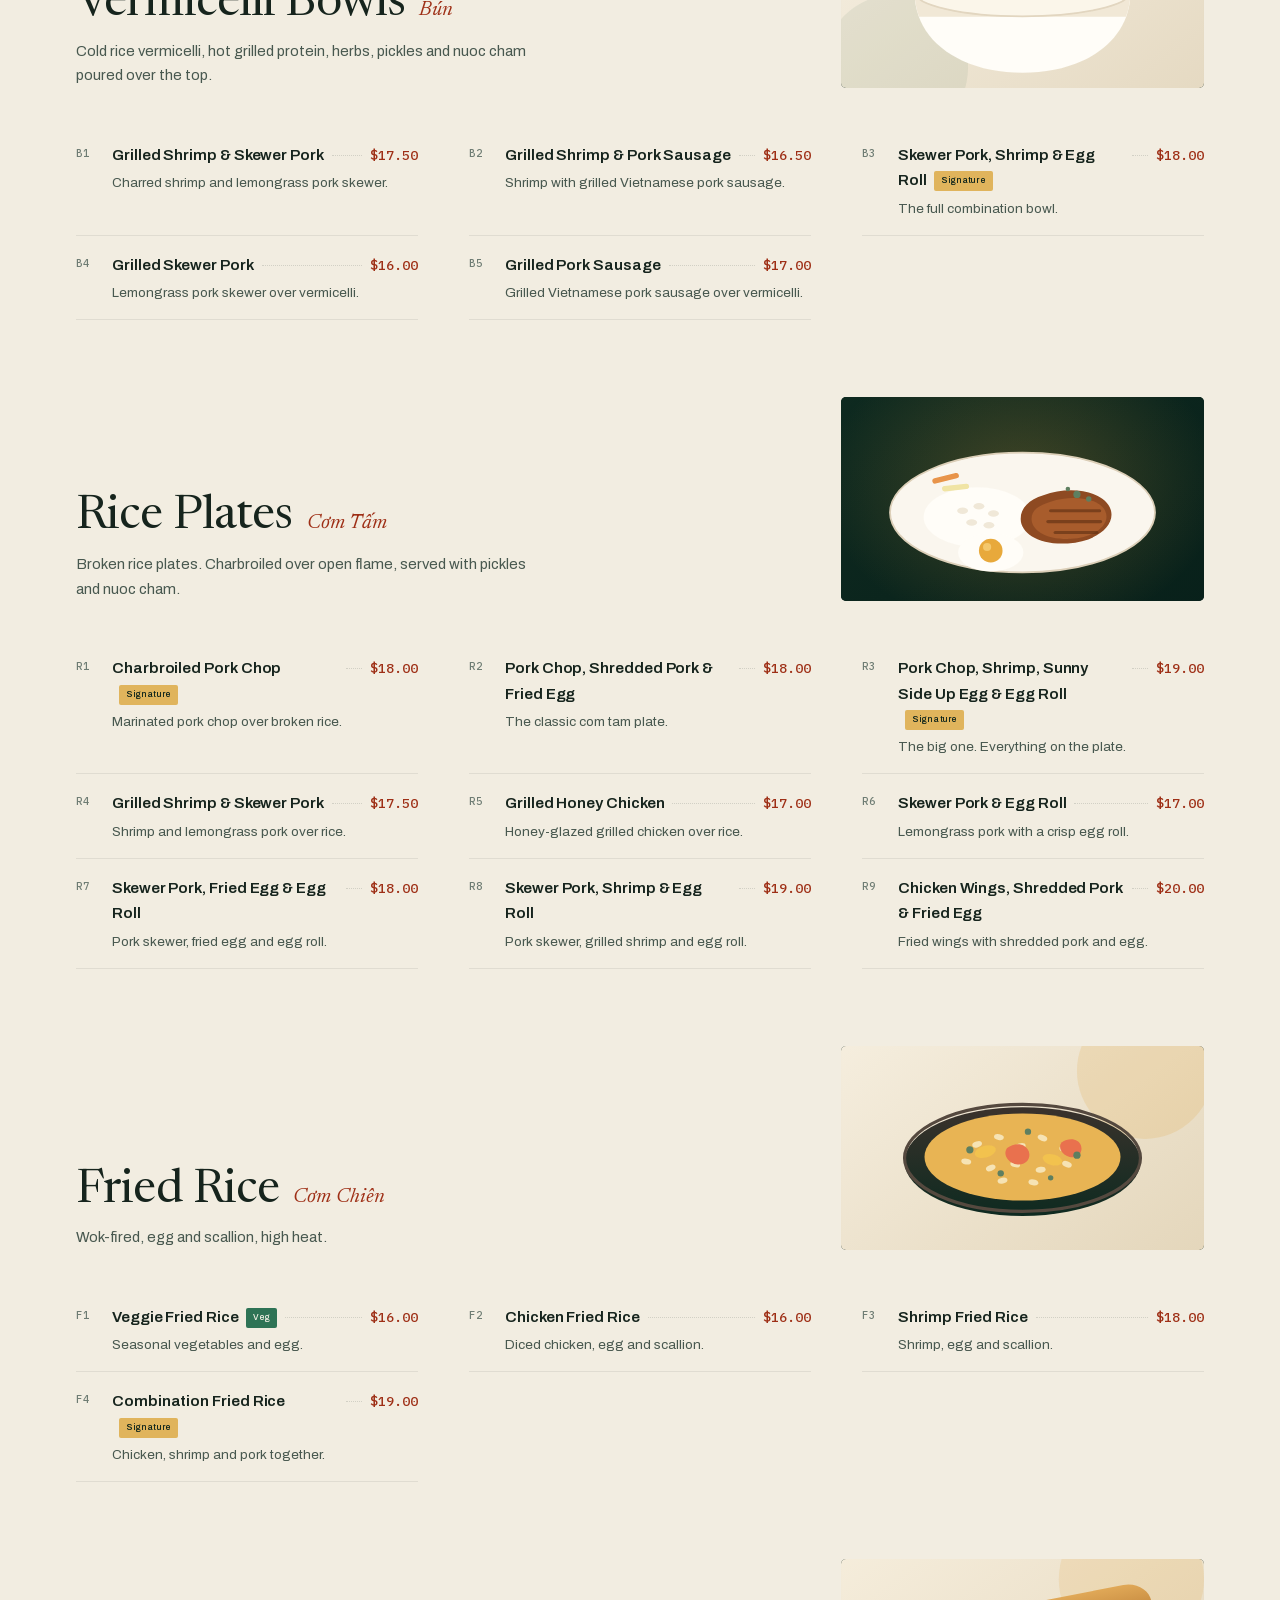
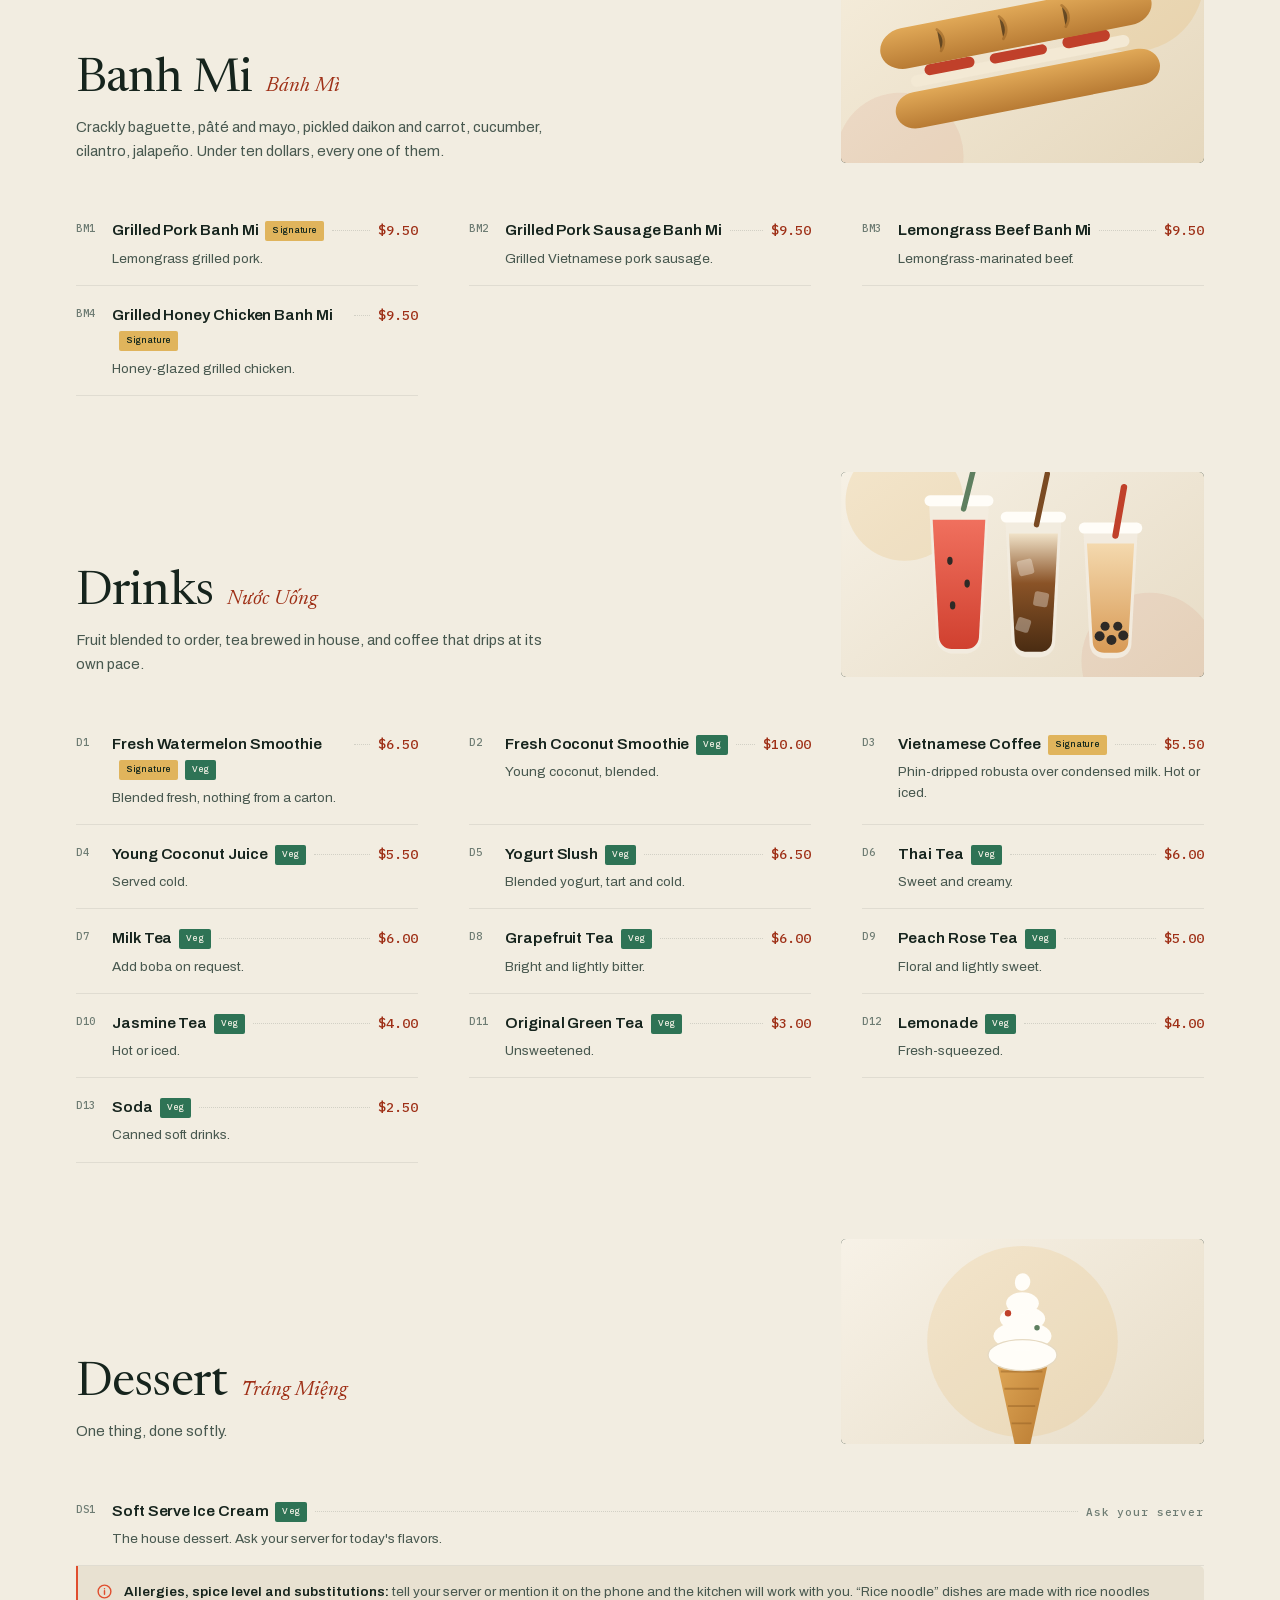
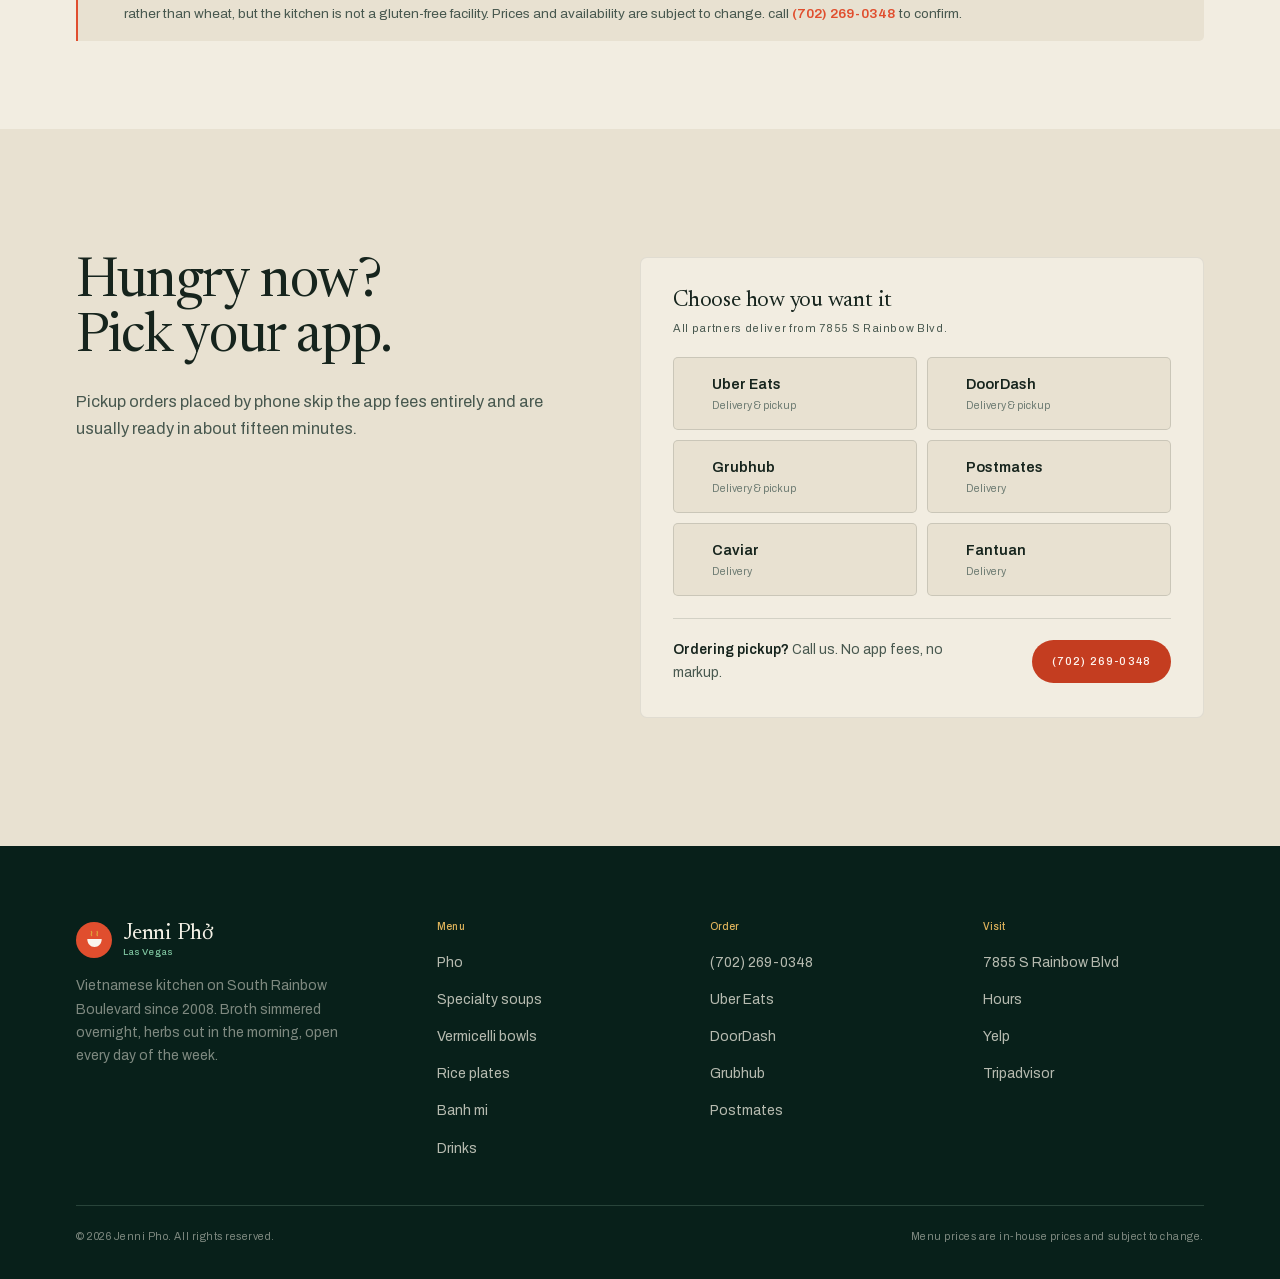
==== commit d8229070: "Add a motion layer, photo slots, and fix the map and wordmark Motion, in three kinds rather than a f" ====
--- a/menu.html
+++ b/menu.html
@@ -37,7 +37,7 @@
         </svg>
       </span>
       <span class="brand__text">
-        <span class="brand__name">Jenni Pho</span>
+        <span class="brand__name">Jenni Phở</span>
         <span class="brand__sub">Las Vegas</span>
       </span>
     </a>
@@ -171,7 +171,7 @@
             </svg>
           </span>
           <span class="brand__text">
-            <span class="brand__name">Jenni Pho</span>
+            <span class="brand__name">Jenni Phở</span>
             <span class="brand__sub">Las Vegas</span>
           </span>
         </div>
--- a/assets/css/site.css
+++ b/assets/css/site.css
@@ -873,3 +873,82 @@
   .reveal { opacity: 1; transform: none; }
   a { text-decoration: none; color: #000; }
 }
+
+/* ============================================================
+   Motion
+   Three kinds only: the page-load sequence, feedback that answers
+   something the visitor did, and two ambient loops that belong to
+   the subject (steam and the marquee). Every one is switched off
+   under prefers-reduced-motion by the block further up this file.
+   ============================================================ */
+
+/* --- Headings wipe up from behind their own baseline, rather than
+       the uniform fade-and-slide every section used to share. --- */
+.section-head h2 { --wipe: 0; }
+.reveal-wipe {
+  display: block;
+  clip-path: inset(0 0 110% 0);
+  transform: translateY(0.16em);
+  transition: clip-path 0.95s var(--ease-out), transform 0.95s var(--ease-out);
+}
+.is-in .reveal-wipe, .reveal-wipe.is-in {
+  clip-path: inset(0 0 -20% 0);
+  transform: none;
+}
+
+/* --- Grids arrive one item after another, briefly. --- */
+.stagger > * {
+  opacity: 0; transform: translateY(12px);
+  transition: opacity 0.6s var(--ease-out), transform 0.6s var(--ease-out);
+  transition-delay: calc(var(--i, 0) * 70ms);
+}
+.stagger.is-in > * { opacity: 1; transform: none; }
+
+/* --- Menu results restack when you search or filter. This one answers
+       a keystroke, so it runs every time the list re-renders. --- */
+@keyframes row-in {
+  from { opacity: 0; transform: translateY(7px); }
+  to   { opacity: 1; transform: none; }
+}
+.menu-list .menu-row {
+  animation: row-in 0.42s var(--ease-out) both;
+  animation-delay: calc(var(--i, 0) * 18ms);
+}
+.menu-cat { animation: row-in 0.5s var(--ease-out) both; }
+
+/* --- The open/closed dot is a live reading, so it breathes. --- */
+@keyframes live {
+  0%, 100% { box-shadow: 0 0 0 0 rgba(127, 197, 160, 0.45); }
+  70%      { box-shadow: 0 0 0 7px rgba(127, 197, 160, 0); }
+}
+.hero__status.is-open .dot { animation: live 2.6s ease-out infinite; }
+
+/* --- Nav links draw their own underline on hover and focus. --- */
+.nav a { position: relative; }
+.nav a::after {
+  content: ""; position: absolute; left: 0; right: 0; bottom: -5px;
+  height: 1px; background: currentColor;
+  transform: scaleX(0); transform-origin: right;
+  transition: transform 0.32s var(--ease-out);
+}
+.nav a:hover::after, .nav a:focus-visible::after { transform: scaleX(1); transform-origin: left; }
+
+/* --- Photographs settle in when they decode, so a real JPG landing in
+       assets/photos never snaps into place. --- */
+img { transition: opacity 0.6s var(--ease), transform 0.9s var(--ease-out); }
+img[data-loading] { opacity: 0; transform: scale(1.03); }
+
+/* --- Search field and chips acknowledge the press. --- */
+.menu-search input { transition: border-color 0.24s var(--ease), box-shadow 0.24s var(--ease); }
+.menu-search input:focus { box-shadow: 0 0 0 4px rgba(46, 115, 85, 0.14); }
+.chip { transition: background-color 0.24s var(--ease), color 0.24s var(--ease),
+                    border-color 0.24s var(--ease), transform 0.16s var(--ease-out); }
+.chip:active { transform: scale(0.96); }
+
+/* --- The storefront photo, when it exists. --- */
+.storefront { margin: 0 0 14px; }
+.storefront img { border-radius: var(--r-lg); }
+.storefront img { width: 100%; aspect-ratio: 16 / 10; object-fit: cover; display: block; }
+.storefront figcaption {
+  font-size: 12.5px; color: var(--on-jade-3); padding-top: 9px;
+}
